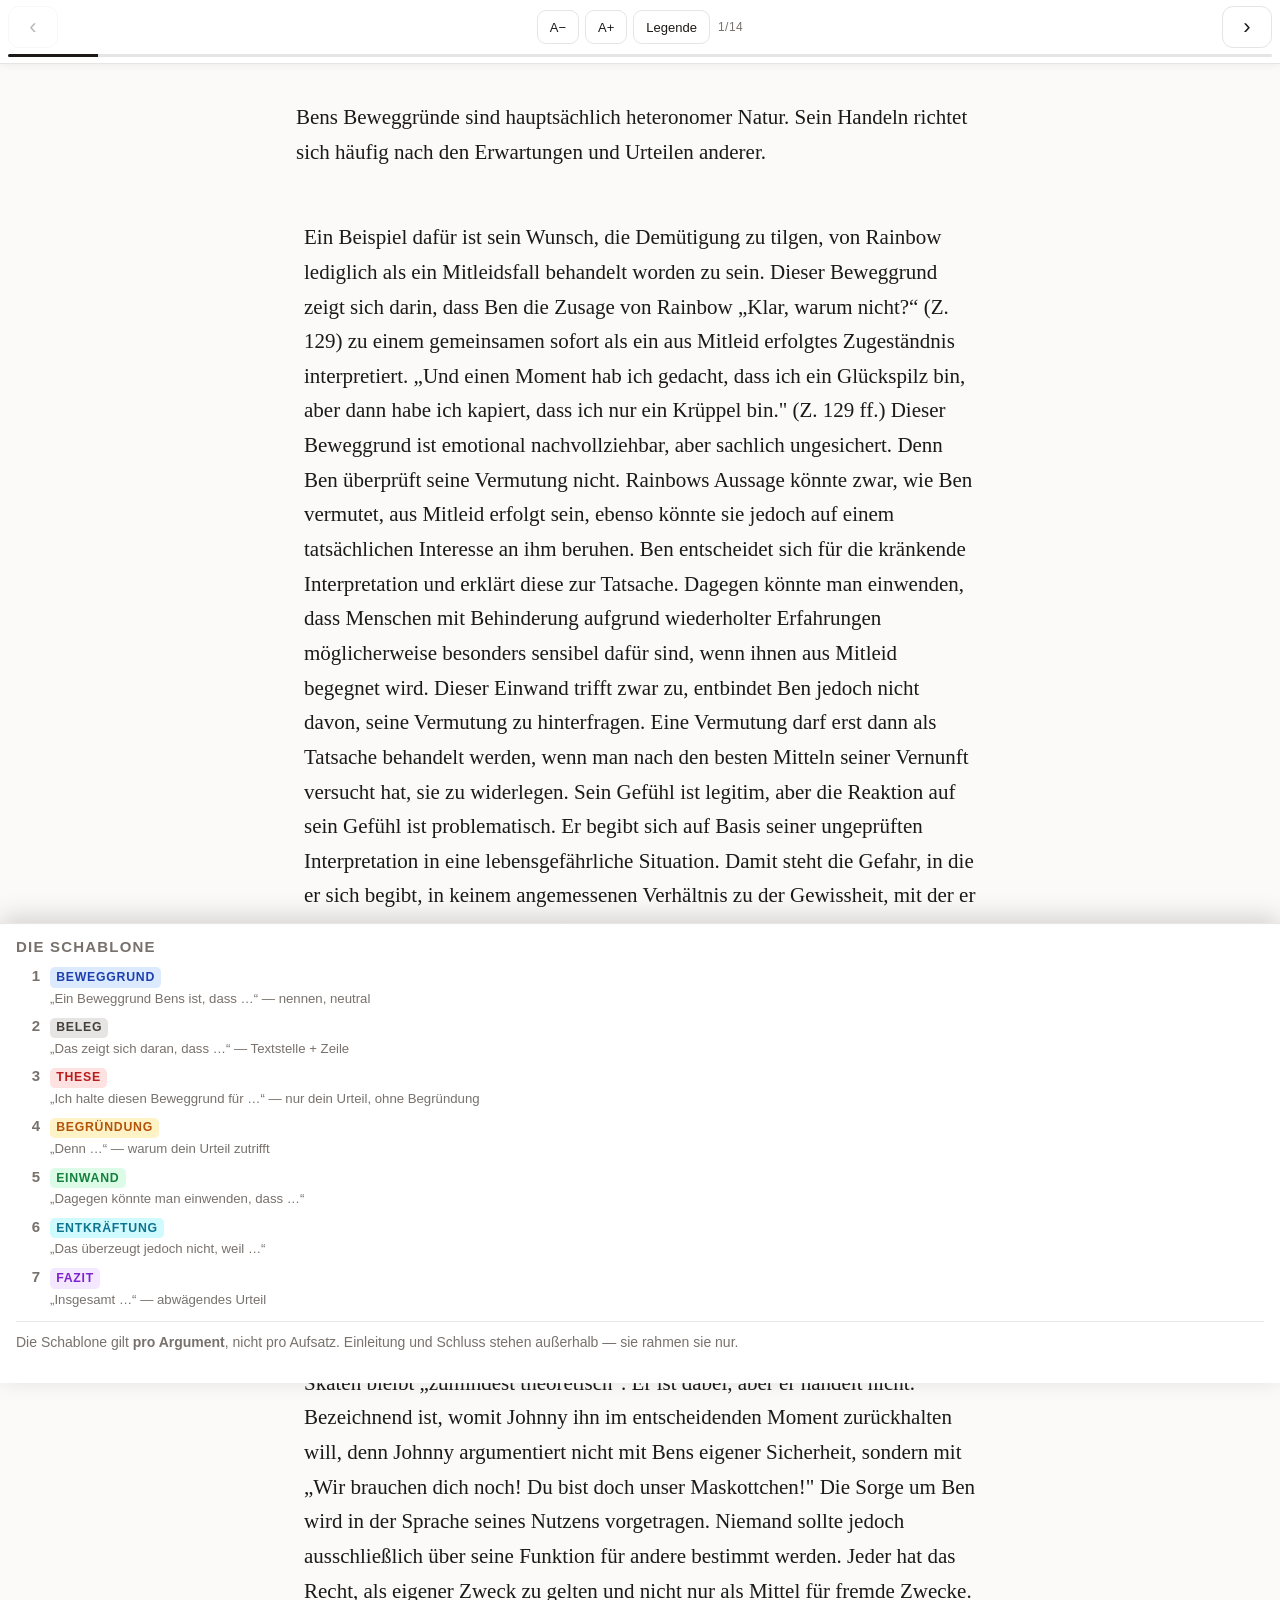
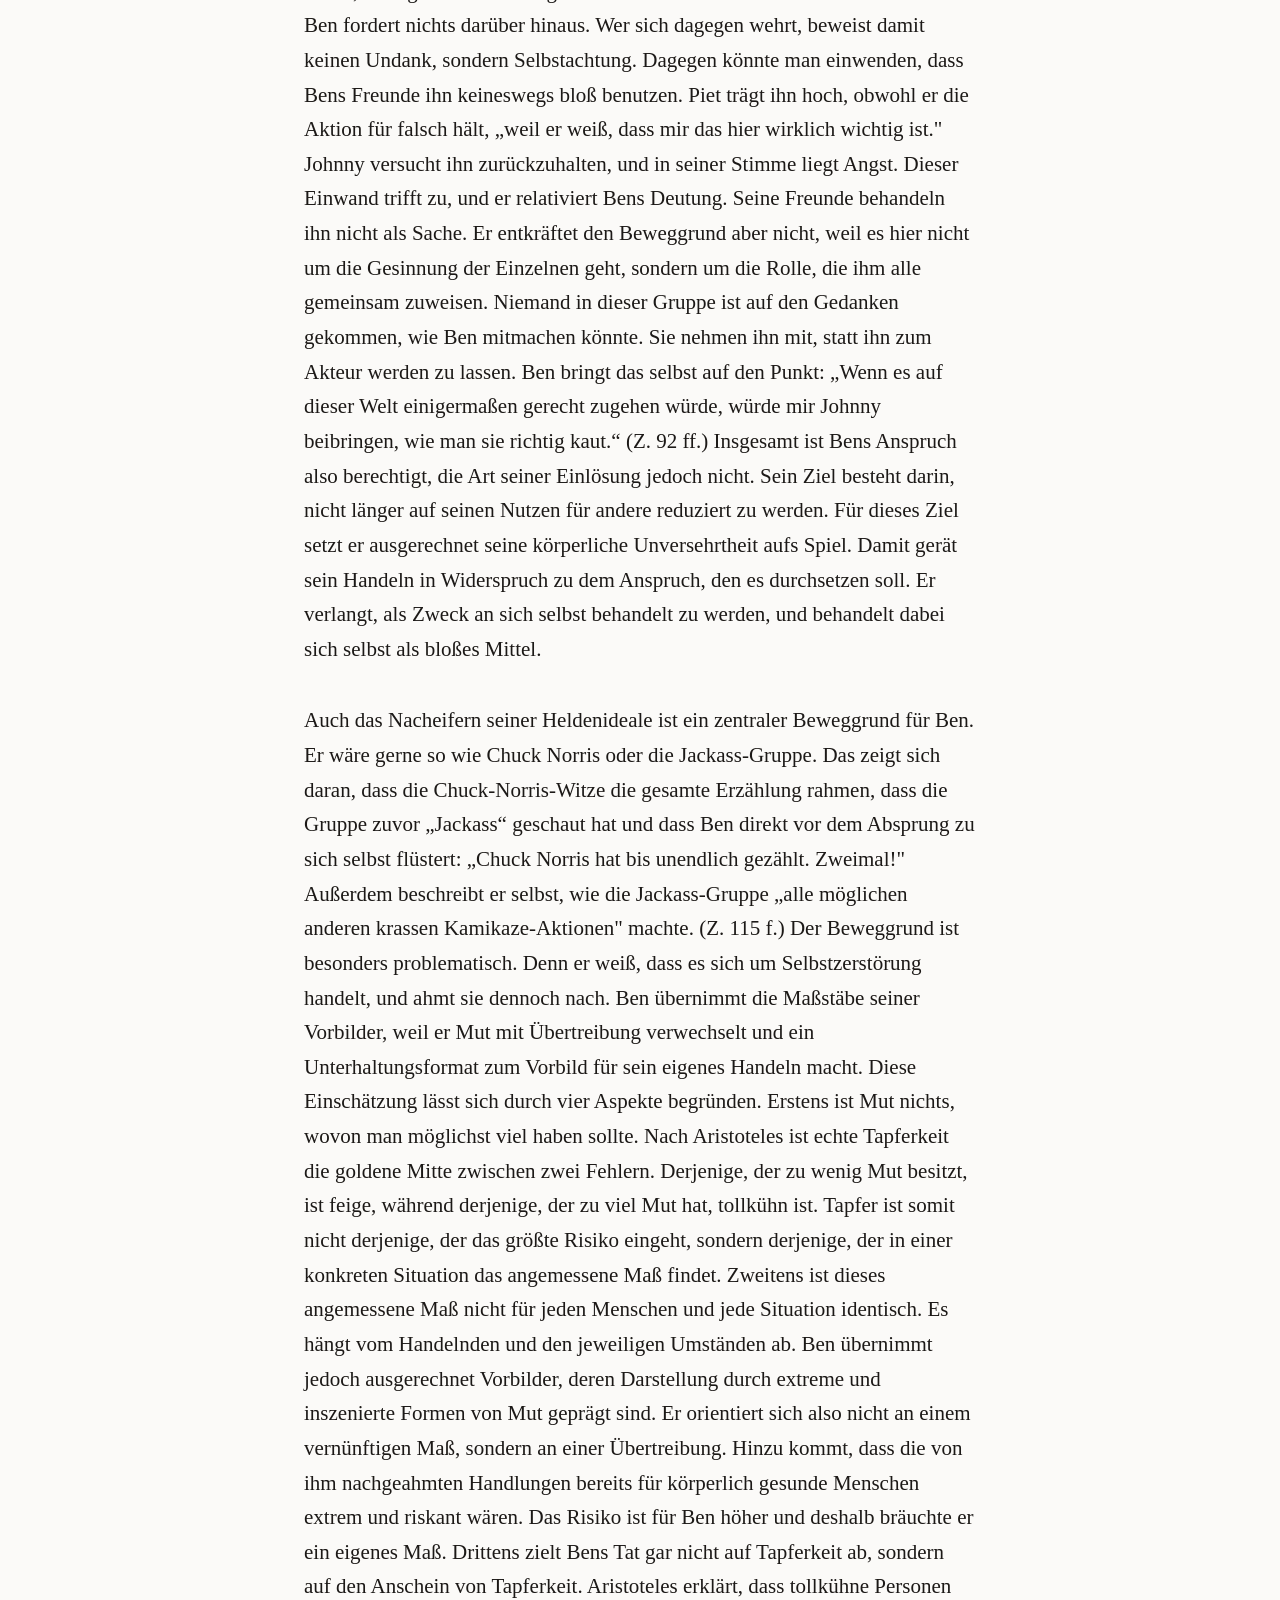
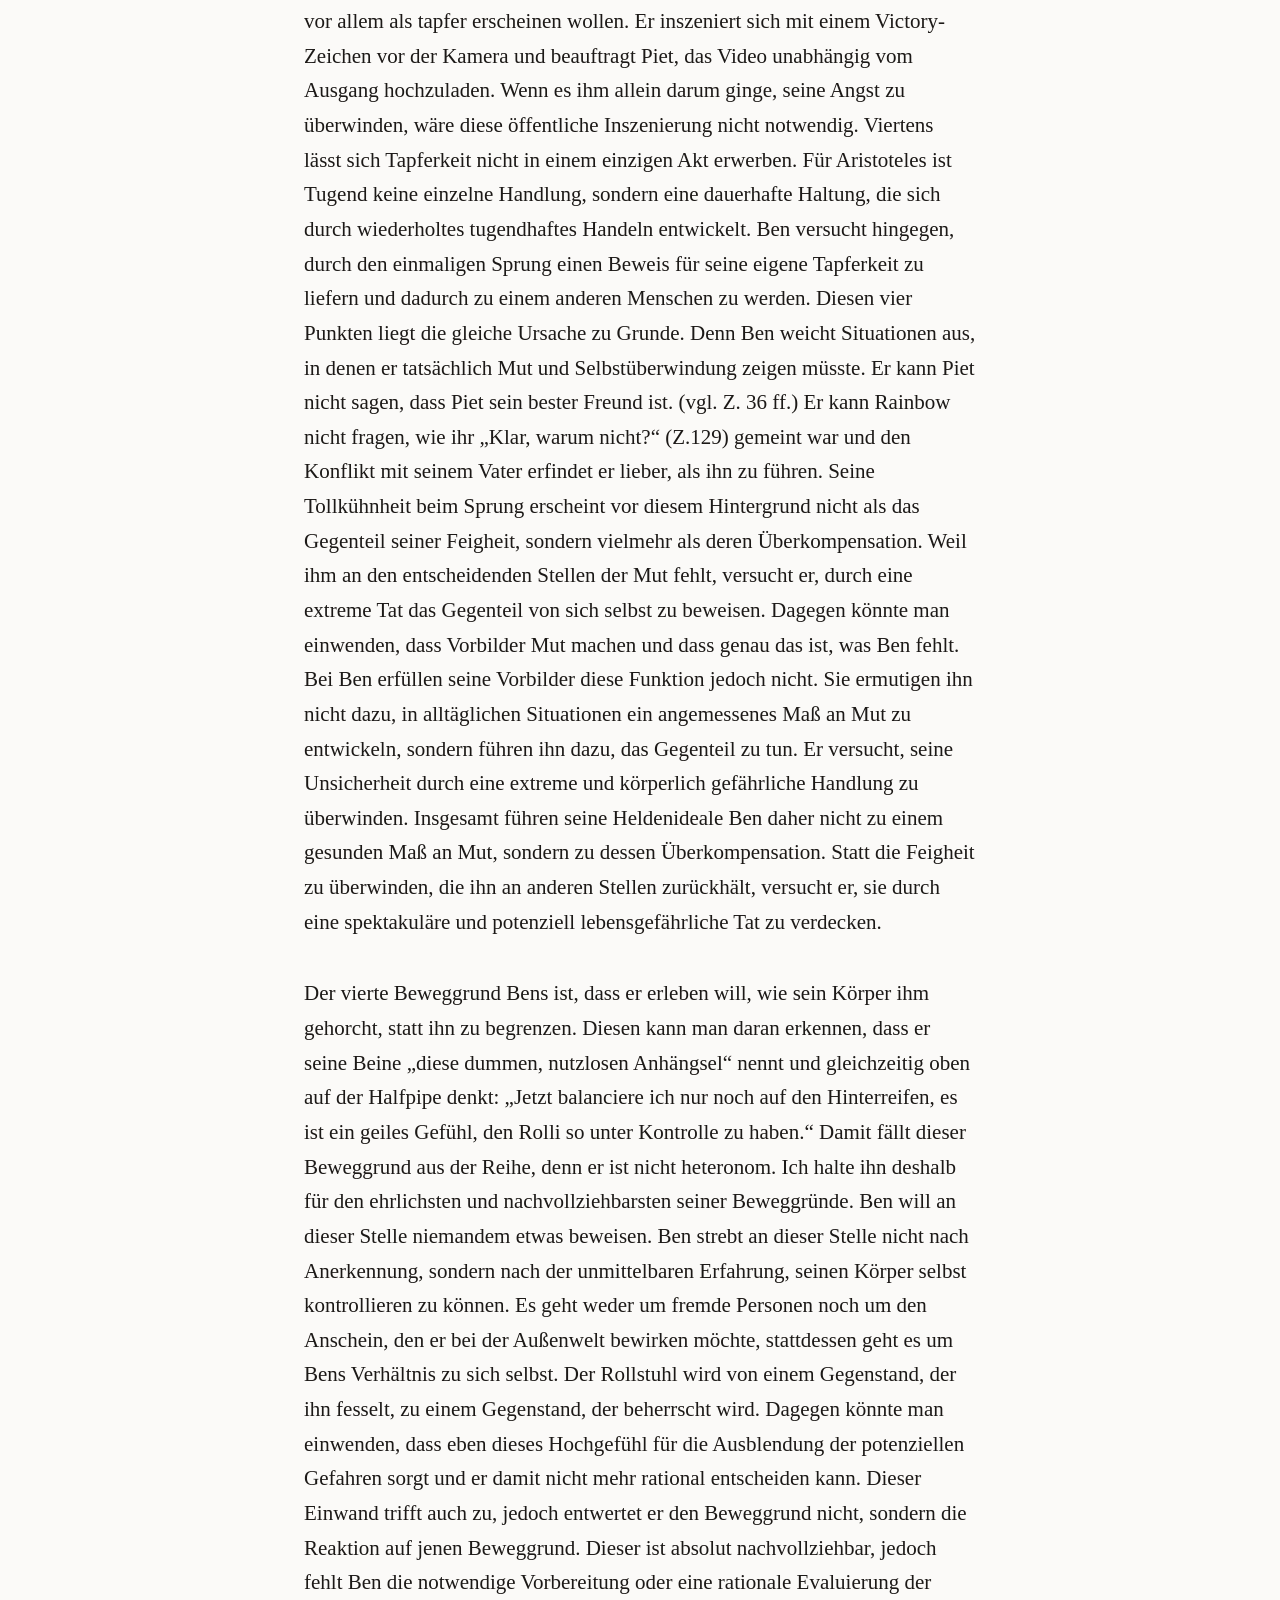
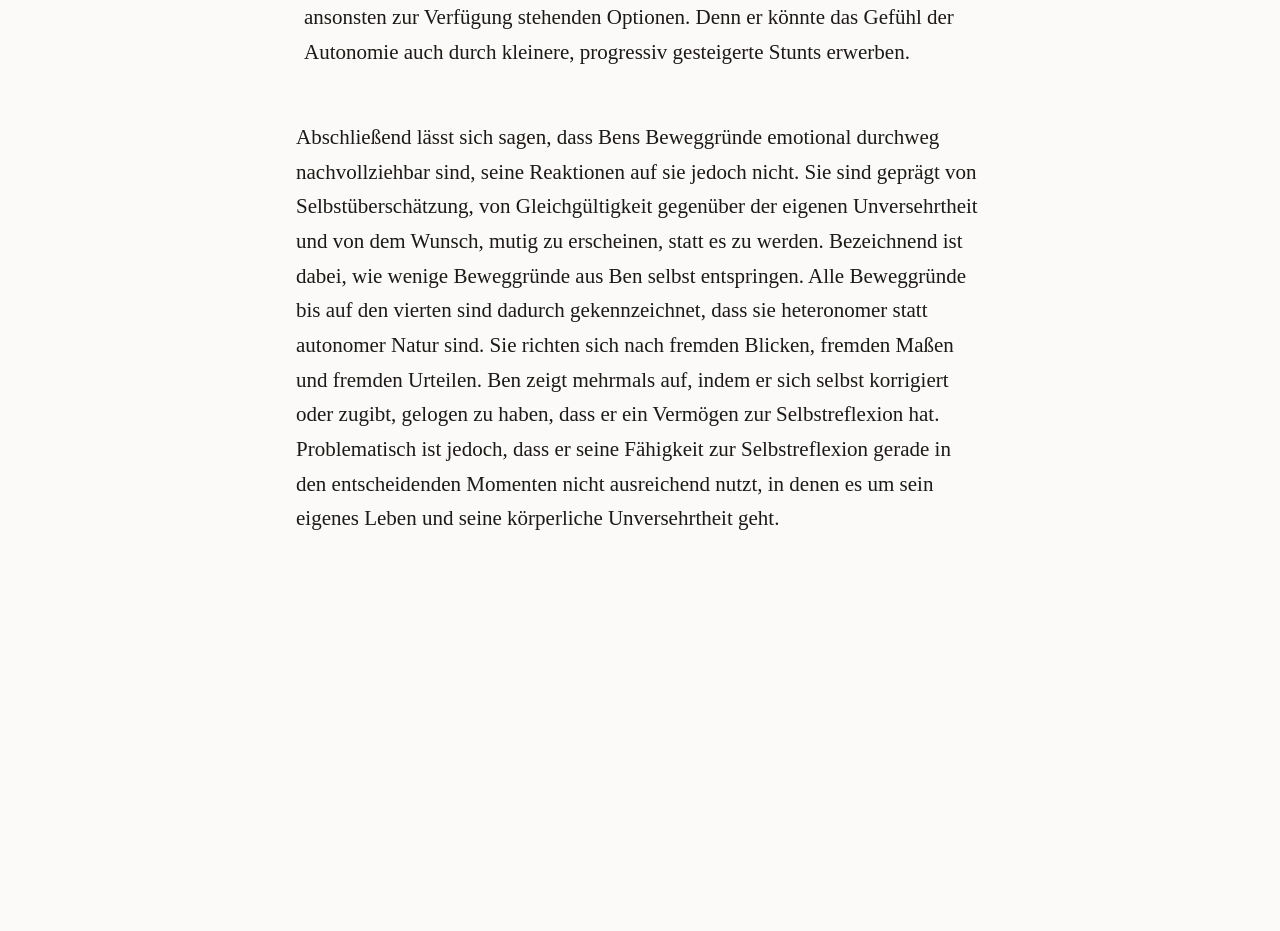
==== deutsch/index.html @ b9d5827d "Unterrichtsmaterial Deutsch: Schablone einer begruendeten Stellungnahme" ====
<!DOCTYPE html>
<html lang="de">
<head>
<meta charset="utf-8">
<meta name="viewport" content="width=device-width, initial-scale=1, viewport-fit=cover">
<title>Die Schablone einer begründeten Stellungnahme</title>
<style>
:root{
  --bg:#fbfaf8; --fg:#1c1917; --muted:#78716c; --line:#e7e5e4; --card:#ffffff;
  --bar:#ffffff; --barfg:#1c1917;
  --beweggrund-bg:#dbeafe; --beweggrund-fg:#1e40af;
  --beleg-bg:#e7e5e4;      --beleg-fg:#44403c;
  --these-bg:#fee2e2;      --these-fg:#b91c1c;
  --begruendung-bg:#fef3c7;--begruendung-fg:#b45309;
  --einwand-bg:#dcfce7;    --einwand-fg:#15803d;
  --entkraeftung-bg:#cffafe;--entkraeftung-fg:#0e7490;
  --fazit-bg:#f3e8ff;      --fazit-fg:#7e22ce;
  --fs:19px;
}
@media (prefers-color-scheme: dark){
  :root:not([data-theme="light"]){
    --bg:#1c1917; --fg:#f5f5f4; --muted:#a8a29e; --line:#57534e; --card:#292524;
    --bar:#292524; --barfg:#f5f5f4;
    --beweggrund-bg:#1e3a8a;  --beweggrund-fg:#dbeafe;
    --beleg-bg:#57534e;       --beleg-fg:#f5f5f4;
    --these-bg:#7f1d1d;       --these-fg:#fee2e2;
    --begruendung-bg:#78350f; --begruendung-fg:#fef3c7;
    --einwand-bg:#14532d;     --einwand-fg:#dcfce7;
    --entkraeftung-bg:#164e63;--entkraeftung-fg:#cffafe;
    --fazit-bg:#581c87;       --fazit-fg:#f3e8ff;
  }
}
*{box-sizing:border-box}
html,body{margin:0;padding:0}
body{
  background:var(--bg); color:var(--fg);
  font-family:Georgia,"Iowan Old Style","Times New Roman",serif;
  -webkit-text-size-adjust:100%; overflow-x:hidden;
}
.ui{font-family:-apple-system,BlinkMacSystemFont,"Segoe UI",Roboto,sans-serif}

/* ---------- Leiste ---------- */
.bar{
  position:sticky; top:0; z-index:50;
  background:var(--bar); color:var(--barfg);
  border-bottom:1px solid var(--line);
  padding:calc(env(safe-area-inset-top) + 6px) 8px 6px;
  box-shadow:0 1px 8px rgba(0,0,0,.06);
}
.row{display:flex; align-items:center; gap:8px}
.nav{
  flex:0 0 auto; width:50px; height:42px; border-radius:11px;
  border:1px solid var(--line); background:var(--card); color:var(--barfg);
  font-size:22px; line-height:1; cursor:pointer; touch-action:manipulation;
  display:flex; align-items:center; justify-content:center;
}
.nav:active{transform:scale(.95)}
.nav:disabled{opacity:.3}
.count{font-size:12px; color:var(--muted); letter-spacing:.04em;
  white-space:nowrap; margin-left:2px; font-variant-numeric:tabular-nums}
.tools{flex:1 1 auto; min-width:0; display:flex; gap:6px;
  justify-content:center; align-items:center; flex-wrap:nowrap}
.tool{
  border:1px solid var(--line); background:var(--card); color:var(--barfg);
  border-radius:9px; height:34px; padding:0 12px; font-size:13px; cursor:pointer;
  touch-action:manipulation; white-space:nowrap;
}
.tool[aria-pressed="true"]{background:var(--fg); color:var(--bg); border-color:var(--fg)}
.progress{height:3px; background:var(--line); border-radius:2px; margin-top:6px; overflow:hidden}
.progress i{display:block; height:100%; background:var(--fg); transition:width .25s ease}

/* ---------- Text ---------- */
main{max-width:46em; margin:0 auto; padding:22px 16px 40vh}
p{font-size:var(--fs); line-height:1.65; margin:0 0 1em; hyphens:auto}
.lbl{
  display:none; font-family:-apple-system,BlinkMacSystemFont,"Segoe UI",Roboto,sans-serif;
  font-size:11px!important; font-weight:700; letter-spacing:.1em; text-transform:uppercase;
  color:var(--muted); margin:0 0 6px; line-height:1.3;
}
.part{margin:0 0 6px; padding:6px; border:2px dashed transparent; border-radius:12px;
  transition:border-color .2s, background .2s}
body.macro .part{border-color:var(--muted); background:rgba(120,113,108,.06); margin-bottom:14px}
body.macro .part>.lbl{display:block}
.part.hide{display:none}

.block{padding:6px; border:2px solid transparent; border-radius:12px;
  transition:border-color .2s, background .2s}
body.blocks .block{border-color:var(--line); background:var(--card); margin-bottom:14px}
body.blocks .block>.lbl{display:block}
.block.hide{display:none}
.block.focused{border:2px dashed var(--muted); background:var(--card); padding:16px 14px}
.block.focused>.lbl{display:block}

/* ---------- Rollen ---------- */
.r{border-radius:4px; transition:background-color .2s, color .2s;
   -webkit-box-decoration-break:clone; box-decoration-break:clone}
.r.on{padding:.12em .18em}
.r.on[data-role="beweggrund"]  {background:var(--beweggrund-bg);   color:var(--beweggrund-fg)}
.r.on[data-role="beleg"]       {background:var(--beleg-bg);        color:var(--beleg-fg)}
.r.on[data-role="these"]       {background:var(--these-bg);        color:var(--these-fg)}
.r.on[data-role="begruendung"] {background:var(--begruendung-bg);  color:var(--begruendung-fg)}
.r.on[data-role="einwand"]     {background:var(--einwand-bg);      color:var(--einwand-fg)}
.r.on[data-role="entkraeftung"]{background:var(--entkraeftung-bg); color:var(--entkraeftung-fg)}
.r.on[data-role="fazit"]       {background:var(--fazit-bg);        color:var(--fazit-fg)}
.r.on.lab::before{
  content:attr(data-label); display:inline-block; vertical-align:.1em;
  font-family:-apple-system,BlinkMacSystemFont,"Segoe UI",Roboto,sans-serif;
  font-size:.58em; font-weight:800; letter-spacing:.09em; text-transform:uppercase;
  padding:.18em .5em; margin-right:.45em; border-radius:99px;
  background:var(--card); color:inherit; border:1px solid currentColor;
  white-space:nowrap;
}

/* ---------- Panel ---------- */
.panel{
  position:fixed; left:0; right:0; bottom:0; z-index:60;
  background:var(--card); border-top:1px solid var(--line);
  box-shadow:0 -6px 24px rgba(0,0,0,.16);
  padding:14px 16px calc(env(safe-area-inset-bottom) + 16px);
  max-height:72vh; overflow:auto; transform:translateY(105%); transition:transform .28s ease;
}
.panel.open{transform:translateY(0)}
.panel h2{margin:0 0 10px; font-size:15px; letter-spacing:.08em; text-transform:uppercase; color:var(--muted);
  font-family:-apple-system,BlinkMacSystemFont,"Segoe UI",Roboto,sans-serif}
.leg{display:grid; gap:7px; margin:0; padding:0; list-style:none;
  font-family:-apple-system,BlinkMacSystemFont,"Segoe UI",Roboto,sans-serif; font-size:15px}
.leg li{display:grid; grid-template-columns:24px 1fr; gap:10px; align-items:start; line-height:1.4}
.leg .no{font-weight:800; color:var(--muted); text-align:right}
.leg b{display:inline-block; padding:.12em .5em; border-radius:5px; font-size:.82em;
  letter-spacing:.06em; text-transform:uppercase}
.leg small{display:block; color:var(--muted); font-size:.88em; margin-top:2px}
.k-beweggrund  {background:var(--beweggrund-bg);   color:var(--beweggrund-fg)}
.k-beleg       {background:var(--beleg-bg);        color:var(--beleg-fg)}
.k-these       {background:var(--these-bg);        color:var(--these-fg)}
.k-begruendung {background:var(--begruendung-bg);  color:var(--begruendung-fg)}
.k-einwand     {background:var(--einwand-bg);      color:var(--einwand-fg)}
.k-entkraeftung{background:var(--entkraeftung-bg); color:var(--entkraeftung-fg)}
.k-fazit       {background:var(--fazit-bg);        color:var(--fazit-fg)}
.note{margin-top:12px; padding-top:10px; border-top:1px solid var(--line);
  font-family:-apple-system,BlinkMacSystemFont,"Segoe UI",Roboto,sans-serif;
  font-size:14px; color:var(--muted); line-height:1.5}
@media (min-width:700px){ :root{--fs:21px} main{padding-top:28px} }
@media print{ .bar,.panel{display:none} .hide{display:block!important} }
</style>
</head>
<body>

<header class="bar ui">
  <div class="row">
    <button class="nav" id="prev" aria-label="Zurück">‹</button>
    <div class="tools">
      <button class="tool" id="fsm" aria-label="Schrift kleiner">A−</button>
      <button class="tool" id="fsp" aria-label="Schrift größer">A+</button>
      <button class="tool" id="legbtn" aria-pressed="false">Legende</button>
      <span class="count"><span id="cur">1</span>/<span id="tot">14</span></span>
    </div>
    <button class="nav" id="next" aria-label="Weiter">›</button>
  </div>
  <div class="progress"><i id="bar"></i></div>
</header>

<main id="doc">

<section class="part" data-part="einleitung">
  <p class="lbl">Einleitung</p>
  <p>Bens Beweggründe sind hauptsächlich heteronomer Natur. Sein Handeln richtet sich häufig nach den Erwartungen und Urteilen anderer.</p>
</section>

<section class="part" data-part="hauptteil">
  <p class="lbl">Hauptteil</p>

  <article class="block" data-block="1">
    <p class="lbl">Beweggrund 1 — Rainbows Zusage</p>
    <p><span class="r" data-role="beweggrund" data-label="Beweggrund">Ein Beispiel dafür ist sein Wunsch, die Demütigung zu tilgen, von Rainbow lediglich als ein Mitleidsfall behandelt worden zu sein.</span> <span class="r" data-role="beleg" data-label="Beleg">Dieser Beweggrund zeigt sich darin, dass Ben die Zusage von Rainbow „Klar, warum nicht?“ (Z. 129) zu einem gemeinsamen sofort als ein aus Mitleid erfolgtes Zugeständnis interpretiert. „Und einen Moment hab ich gedacht, dass ich ein Glückspilz bin, aber dann habe ich kapiert, dass ich nur ein Krüppel bin.&quot; (Z. 129 ff.)</span> <span class="r" data-role="these" data-label="These">Dieser Beweggrund ist emotional nachvollziehbar, aber sachlich ungesichert.</span> <span class="r" data-role="begruendung" data-label="Begründung">Denn Ben überprüft seine Vermutung nicht. Rainbows Aussage könnte zwar, wie Ben vermutet, aus Mitleid erfolgt sein, ebenso könnte sie jedoch auf einem tatsächlichen Interesse an ihm beruhen. Ben entscheidet sich für die kränkende Interpretation und erklärt diese zur Tatsache.</span> <span class="r" data-role="einwand" data-label="Einwand">Dagegen könnte man einwenden, dass Menschen mit Behinderung aufgrund wiederholter Erfahrungen möglicherweise besonders sensibel dafür sind, wenn ihnen aus Mitleid begegnet wird.</span> <span class="r" data-role="entkraeftung" data-label="Entkräftung">Dieser Einwand trifft zwar zu, entbindet Ben jedoch nicht davon, seine Vermutung zu hinterfragen. Eine Vermutung darf erst dann als Tatsache behandelt werden, wenn man nach den besten Mitteln seiner Vernunft versucht hat, sie zu widerlegen.</span> <span class="r" data-role="fazit" data-label="Fazit">Sein Gefühl ist legitim, aber die Reaktion auf sein Gefühl ist problematisch. Er begibt sich auf Basis seiner ungeprüften Interpretation in eine lebensgefährliche Situation. Damit steht die Gefahr, in die er sich begibt, in keinem angemessenen Verhältnis zu der Gewissheit, mit der er seine eigene Interpretation als Tatsache behandelt.</span></p>
  </article>

  <article class="block" data-block="2">
    <p class="lbl">Beweggrund 2 — Die Maskottchen-Rolle</p>
    <p><span class="r" data-role="beweggrund" data-label="Beweggrund">Ein weiterer Beweggrund Bens ist, dass er nicht länger als Maskottchen seiner Freundesgruppe verstanden werden will.</span> <span class="r" data-role="beleg" data-label="Beleg">Das zeigt sich an der Stelle, an der Johnny ihm zuruft: „Du bist doch unser Maskottchen!&quot;, und Ben für sich antwortet: „Aber ich hab keinen Bock, den Rest meines Lebens bloß das Scheißmaskottchen von anderen Leuten zu sein.&quot;</span> <span class="r" data-role="these" data-label="These">Ich halte diesen Beweggrund für berechtigt.</span> <span class="r" data-role="begruendung" data-label="Begründung">Denn Ben verlangt hier nichts anderes als das, was jedem Menschen zusteht. „Maskottchen&quot; ist ein Funktionsbegriff. Es soll der Gruppe Glück bringen und begleitet sie, ist aber am Geschehen selbst nicht beteiligt. Wer so bezeichnet wird, ist über seinen Nutzen für andere bestimmt und nicht über sich selbst. Genau das trifft Bens Stellung. Johnny nimmt ihn zu Wettkämpfen mit, Piet trägt ihn die Treppe hinauf, und sein Wissen über das Skaten bleibt „zumindest theoretisch&quot;. Er ist dabei, aber er handelt nicht. Bezeichnend ist, womit Johnny ihn im entscheidenden Moment zurückhalten will, denn Johnny argumentiert nicht mit Bens eigener Sicherheit, sondern mit „Wir brauchen dich noch! Du bist doch unser Maskottchen!&quot; Die Sorge um Ben wird in der Sprache seines Nutzens vorgetragen. Niemand sollte jedoch ausschließlich über seine Funktion für andere bestimmt werden. Jeder hat das Recht, als eigener Zweck zu gelten und nicht nur als Mittel für fremde Zwecke. Ben fordert nichts darüber hinaus. Wer sich dagegen wehrt, beweist damit keinen Undank, sondern Selbstachtung.</span> <span class="r" data-role="einwand" data-label="Einwand">Dagegen könnte man einwenden, dass Bens Freunde ihn keineswegs bloß benutzen. Piet trägt ihn hoch, obwohl er die Aktion für falsch hält, „weil er weiß, dass mir das hier wirklich wichtig ist.&quot; Johnny versucht ihn zurückzuhalten, und in seiner Stimme liegt Angst.</span> <span class="r" data-role="entkraeftung" data-label="Entkräftung">Dieser Einwand trifft zu, und er relativiert Bens Deutung. Seine Freunde behandeln ihn nicht als Sache. Er entkräftet den Beweggrund aber nicht, weil es hier nicht um die Gesinnung der Einzelnen geht, sondern um die Rolle, die ihm alle gemeinsam zuweisen. Niemand in dieser Gruppe ist auf den Gedanken gekommen, wie Ben mitmachen könnte. Sie nehmen ihn mit, statt ihn zum Akteur werden zu lassen. Ben bringt das selbst auf den Punkt: „Wenn es auf dieser Welt einigermaßen gerecht zugehen würde, würde mir Johnny beibringen, wie man sie richtig kaut.“ (Z. 92 ff.)</span> <span class="r" data-role="fazit" data-label="Fazit">Insgesamt ist Bens Anspruch also berechtigt, die Art seiner Einlösung jedoch nicht. Sein Ziel besteht darin, nicht länger auf seinen Nutzen für andere reduziert zu werden. Für dieses Ziel setzt er ausgerechnet seine körperliche Unversehrtheit aufs Spiel. Damit gerät sein Handeln in Widerspruch zu dem Anspruch, den es durchsetzen soll. Er verlangt, als Zweck an sich selbst behandelt zu werden, und behandelt dabei sich selbst als bloßes Mittel.</span></p>
  </article>

  <article class="block" data-block="3">
    <p class="lbl">Beweggrund 3 — Die Heldenideale</p>
    <p><span class="r" data-role="beweggrund" data-label="Beweggrund">Auch das Nacheifern seiner Heldenideale ist ein zentraler Beweggrund für Ben. Er wäre gerne so wie Chuck Norris oder die Jackass-Gruppe.</span> <span class="r" data-role="beleg" data-label="Beleg">Das zeigt sich daran, dass die Chuck-Norris-Witze die gesamte Erzählung rahmen, dass die Gruppe zuvor „Jackass“ geschaut hat und dass Ben direkt vor dem Absprung zu sich selbst flüstert: „Chuck Norris hat bis unendlich gezählt. Zweimal!&quot; Außerdem beschreibt er selbst, wie die Jackass-Gruppe „alle möglichen anderen krassen Kamikaze-Aktionen&quot; machte. (Z. 115 f.)</span> <span class="r" data-role="these" data-label="These">Der Beweggrund ist besonders problematisch.</span> <span class="r" data-role="begruendung" data-label="Begründung">Denn er weiß, dass es sich um Selbstzerstörung handelt, und ahmt sie dennoch nach. Ben übernimmt die Maßstäbe seiner Vorbilder, weil er Mut mit Übertreibung verwechselt und ein Unterhaltungsformat zum Vorbild für sein eigenes Handeln macht. Diese Einschätzung lässt sich durch vier Aspekte begründen. Erstens ist Mut nichts, wovon man möglichst viel haben sollte. Nach Aristoteles ist echte Tapferkeit die goldene Mitte zwischen zwei Fehlern. Derjenige, der zu wenig Mut besitzt, ist feige, während derjenige, der zu viel Mut hat, tollkühn ist. Tapfer ist somit nicht derjenige, der das größte Risiko eingeht, sondern derjenige, der in einer konkreten Situation das angemessene Maß findet. Zweitens ist dieses angemessene Maß nicht für jeden Menschen und jede Situation identisch. Es hängt vom Handelnden und den jeweiligen Umständen ab. Ben übernimmt jedoch ausgerechnet Vorbilder, deren Darstellung durch extreme und inszenierte Formen von Mut geprägt sind. Er orientiert sich also nicht an einem vernünftigen Maß, sondern an einer Übertreibung. Hinzu kommt, dass die von ihm nachgeahmten Handlungen bereits für körperlich gesunde Menschen extrem und riskant wären. Das Risiko ist für Ben höher und deshalb bräuchte er ein eigenes Maß. Drittens zielt Bens Tat gar nicht auf Tapferkeit ab, sondern auf den Anschein von Tapferkeit. Aristoteles erklärt, dass tollkühne Personen vor allem als tapfer erscheinen wollen. Er inszeniert sich mit einem Victory-Zeichen vor der Kamera und beauftragt Piet, das Video unabhängig vom Ausgang hochzuladen. Wenn es ihm allein darum ginge, seine Angst zu überwinden, wäre diese öffentliche Inszenierung nicht notwendig. Viertens lässt sich Tapferkeit nicht in einem einzigen Akt erwerben. Für Aristoteles ist Tugend keine einzelne Handlung, sondern eine dauerhafte Haltung, die sich durch wiederholtes tugendhaftes Handeln entwickelt. Ben versucht hingegen, durch den einmaligen Sprung einen Beweis für seine eigene Tapferkeit zu liefern und dadurch zu einem anderen Menschen zu werden. Diesen vier Punkten liegt die gleiche Ursache zu Grunde. Denn Ben weicht Situationen aus, in denen er tatsächlich Mut und Selbstüberwindung zeigen müsste. Er kann Piet nicht sagen, dass Piet sein bester Freund ist. (vgl. Z. 36 ff.) Er kann Rainbow nicht fragen, wie ihr „Klar, warum nicht?“ (Z.129) gemeint war und den Konflikt mit seinem Vater erfindet er lieber, als ihn zu führen. Seine Tollkühnheit beim Sprung erscheint vor diesem Hintergrund nicht als das Gegenteil seiner Feigheit, sondern vielmehr als deren Überkompensation. Weil ihm an den entscheidenden Stellen der Mut fehlt, versucht er, durch eine extreme Tat das Gegenteil von sich selbst zu beweisen.</span> <span class="r" data-role="einwand" data-label="Einwand">Dagegen könnte man einwenden, dass Vorbilder Mut machen und dass genau das ist, was Ben fehlt.</span> <span class="r" data-role="entkraeftung" data-label="Entkräftung">Bei Ben erfüllen seine Vorbilder diese Funktion jedoch nicht. Sie ermutigen ihn nicht dazu, in alltäglichen Situationen ein angemessenes Maß an Mut zu entwickeln, sondern führen ihn dazu, das Gegenteil zu tun. Er versucht, seine Unsicherheit durch eine extreme und körperlich gefährliche Handlung zu überwinden.</span> <span class="r" data-role="fazit" data-label="Fazit">Insgesamt führen seine Heldenideale Ben daher nicht zu einem gesunden Maß an Mut, sondern zu dessen Überkompensation. Statt die Feigheit zu überwinden, die ihn an anderen Stellen zurückhält, versucht er, sie durch eine spektakuläre und potenziell lebensgefährliche Tat zu verdecken.</span></p>
  </article>

  <article class="block" data-block="4">
    <p class="lbl">Beweggrund 4 — Kontrolle über den eigenen Körper</p>
    <p><span class="r" data-role="beweggrund" data-label="Beweggrund">Der vierte Beweggrund Bens ist, dass er erleben will, wie sein Körper ihm gehorcht, statt ihn zu begrenzen.</span> <span class="r" data-role="beleg" data-label="Beleg">Diesen kann man daran erkennen, dass er seine Beine „diese dummen, nutzlosen Anhängsel“ nennt und gleichzeitig oben auf der Halfpipe denkt: „Jetzt balanciere ich nur noch auf den Hinterreifen, es ist ein geiles Gefühl, den Rolli so unter Kontrolle zu haben.“</span> <span class="r" data-role="these" data-label="These">Damit fällt dieser Beweggrund aus der Reihe, denn er ist nicht heteronom. Ich halte ihn deshalb für den ehrlichsten und nachvollziehbarsten seiner Beweggründe.</span> <span class="r" data-role="begruendung" data-label="Begründung">Ben will an dieser Stelle niemandem etwas beweisen. Ben strebt an dieser Stelle nicht nach Anerkennung, sondern nach der unmittelbaren Erfahrung, seinen Körper selbst kontrollieren zu können. Es geht weder um fremde Personen noch um den Anschein, den er bei der Außenwelt bewirken möchte, stattdessen geht es um Bens Verhältnis zu sich selbst. Der Rollstuhl wird von einem Gegenstand, der ihn fesselt, zu einem Gegenstand, der beherrscht wird.</span> <span class="r" data-role="einwand" data-label="Einwand">Dagegen könnte man einwenden, dass eben dieses Hochgefühl für die Ausblendung der potenziellen Gefahren sorgt und er damit nicht mehr rational entscheiden kann.</span> <span class="r" data-role="entkraeftung" data-label="Entkräftung">Dieser Einwand trifft auch zu, jedoch entwertet er den Beweggrund nicht, sondern die Reaktion auf jenen Beweggrund.</span> <span class="r" data-role="fazit" data-label="Fazit">Dieser ist absolut nachvollziehbar, jedoch fehlt Ben die notwendige Vorbereitung oder eine rationale Evaluierung der ansonsten zur Verfügung stehenden Optionen. Denn er könnte das Gefühl der Autonomie auch durch kleinere, progressiv gesteigerte Stunts erwerben.</span></p>
  </article>
</section>

<section class="part" data-part="schluss">
  <p class="lbl">Schluss</p>
  <p>Abschließend lässt sich sagen, dass Bens Beweggründe emotional durchweg nachvollziehbar sind, seine Reaktionen auf sie jedoch nicht. Sie sind geprägt von Selbstüberschätzung, von Gleichgültigkeit gegenüber der eigenen Unversehrtheit und von dem Wunsch, mutig zu erscheinen, statt es zu werden. Bezeichnend ist dabei, wie wenige Beweggründe aus Ben selbst entspringen. Alle Beweggründe bis auf den vierten sind dadurch gekennzeichnet, dass sie heteronomer statt autonomer Natur sind. Sie richten sich nach fremden Blicken, fremden Maßen und fremden Urteilen. Ben zeigt mehrmals auf, indem er sich selbst korrigiert oder zugibt, gelogen zu haben, dass er ein Vermögen zur Selbstreflexion hat. Problematisch ist jedoch, dass er seine Fähigkeit zur Selbstreflexion gerade in den entscheidenden Momenten nicht ausreichend nutzt, in denen es um sein eigenes Leben und seine körperliche Unversehrtheit geht.</p>
</section>

</main>

<div class="panel ui" id="panel">
  <h2>Die Schablone</h2>
  <ol class="leg">
    <li><span class="no">1</span><div><b class="k-beweggrund">Beweggrund</b><small>„Ein Beweggrund Bens ist, dass …“ — nennen, neutral</small></div></li>
    <li><span class="no">2</span><div><b class="k-beleg">Beleg</b><small>„Das zeigt sich daran, dass …“ — Textstelle + Zeile</small></div></li>
    <li><span class="no">3</span><div><b class="k-these">These</b><small>„Ich halte diesen Beweggrund für …“ — nur dein Urteil, ohne Begründung</small></div></li>
    <li><span class="no">4</span><div><b class="k-begruendung">Begründung</b><small>„Denn …“ — warum dein Urteil zutrifft</small></div></li>
    <li><span class="no">5</span><div><b class="k-einwand">Einwand</b><small>„Dagegen könnte man einwenden, dass …“</small></div></li>
    <li><span class="no">6</span><div><b class="k-entkraeftung">Entkräftung</b><small>„Das überzeugt jedoch nicht, weil …“</small></div></li>
    <li><span class="no">7</span><div><b class="k-fazit">Fazit</b><small>„Insgesamt …“ — abwägendes Urteil</small></div></li>
  </ol>
  <p class="note">Die Schablone gilt <strong>pro Argument</strong>, nicht pro Aufsatz. Einleitung und Schluss stehen außerhalb — sie rahmen sie nur.</p>
</div>

<script>
(function(){
  var ROLES=["beweggrund","beleg","these","begruendung","einwand","entkraeftung","fazit"];
  var S=[
    {cap:"Der Text",                                        mode:"plain"},
    {cap:"Makrostruktur: Einleitung — Hauptteil — Schluss",  mode:"macro"},
    {cap:"Der Hauptteil: vier Beweggründe",                  mode:"blocks"},
    {cap:"Wir sehen uns den ersten genauer an",              mode:"focus", block:1, roles:0},
    {cap:"1 — Beweggrund: Was will Ben?",                    mode:"focus", block:1, roles:1, lab:1},
    {cap:"2 — Beleg: Woran sieht man das?",                  mode:"focus", block:1, roles:2, lab:1},
    {cap:"3 — These: Was halte ich davon?",                  mode:"focus", block:1, roles:3, lab:1},
    {cap:"4 — Begründung: Warum finde ich das?",             mode:"focus", block:1, roles:4, lab:1},
    {cap:"5 — Einwand: Was sagt die Gegenseite?",            mode:"focus", block:1, roles:5, lab:1},
    {cap:"6 — Entkräftung: Warum überzeugt das nicht?",      mode:"focus", block:1, roles:6, lab:1},
    {cap:"7 — Fazit: Wie lautet mein Urteil?",               mode:"focus", block:1, roles:7, lab:1},
    {cap:"Sieben Schritte — immer in dieser Reihenfolge",    mode:"focus", block:1, roles:7, lab:1, panel:1},
    {cap:"Dasselbe Gerüst, viermal — nur der Inhalt wechselt", mode:"all"},
    {cap:"Abschreiben — das gilt für jedes Fach",            mode:"plain", panel:1}
  ];
  var i=0, prevKey=null, body=document.body;
  var cur=document.getElementById("cur"),
      tot=document.getElementById("tot"), bar=document.getElementById("bar"),
      panel=document.getElementById("panel"), legbtn=document.getElementById("legbtn"),
      prev=document.getElementById("prev"), next=document.getElementById("next");
  var blocks=[].slice.call(document.querySelectorAll(".block"));
  var parts=[].slice.call(document.querySelectorAll(".part"));
  var spans=[].slice.call(document.querySelectorAll(".r"));
  tot.textContent=S.length;
  var manualPanel=false;

  function render(scroll){
    var s=S[i], lastNew=null;
    body.className="";
    parts.forEach(function(p){p.classList.remove("hide")});
    blocks.forEach(function(b){b.classList.remove("hide","focused")});
    spans.forEach(function(x){x.classList.remove("on","lab")});

    if(s.mode==="macro") body.classList.add("macro");
    if(s.mode==="blocks"||s.mode==="all") body.classList.add("blocks");

    if(s.mode==="focus"){
      parts.forEach(function(p){ if(p.dataset.part!=="hauptteil") p.classList.add("hide"); });
      blocks.forEach(function(b){
        if(+b.dataset.block===s.block) b.classList.add("focused"); else b.classList.add("hide");
      });
      for(var k=0;k<(s.roles||0);k++){
        var sel='.block[data-block="'+s.block+'"] .r[data-role="'+ROLES[k]+'"]';
        var els=[].slice.call(document.querySelectorAll(sel));
        els.forEach(function(x){ x.classList.add("on"); if(s.lab) x.classList.add("lab"); });
        if(k===s.roles-1) lastNew=els[0];
      }
    }
    if(s.mode==="all") spans.forEach(function(x){x.classList.add("on")});

    cur.textContent=i+1;
    bar.style.width=((i+1)/S.length*100)+"%";
    prev.disabled=(i===0); next.disabled=(i===S.length-1);
    if(!manualPanel) setPanel(!!s.panel);

    var key=s.mode+"|"+(s.block||"");
    if(scroll!==false){
      if(key!==prevKey){
        window.scrollTo({top:0,behavior:"smooth"});
      }else if(lastNew){
        var box=lastNew.getBoundingClientRect();
        var topEdge=document.querySelector(".bar").offsetHeight+12;
        if(box.top<topEdge||box.top>window.innerHeight-60)
          lastNew.scrollIntoView({behavior:"smooth",block:"center"});
      }
    }
    prevKey=key;
  }
  function setPanel(open){
    panel.classList.toggle("open",open);
    legbtn.setAttribute("aria-pressed",open?"true":"false");
  }
  function go(d){ var n=i+d; if(n<0||n>=S.length) return; i=n; manualPanel=false; render(); }

  prev.onclick=function(){go(-1)}; next.onclick=function(){go(1)};
  legbtn.onclick=function(){ manualPanel=true; setPanel(!panel.classList.contains("open")); };

  document.addEventListener("keydown",function(e){
    if(e.key==="ArrowRight"||e.key===" "||e.key==="PageDown"){e.preventDefault();go(1)}
    if(e.key==="ArrowLeft"||e.key==="PageUp"){e.preventDefault();go(-1)}
    if(e.key==="Escape"){manualPanel=true;setPanel(false)}
  });

  var x0=null,y0=null;
  document.addEventListener("touchstart",function(e){
    if(e.touches.length!==1)return; x0=e.touches[0].clientX; y0=e.touches[0].clientY;
  },{passive:true});
  document.addEventListener("touchend",function(e){
    if(x0===null)return;
    var dx=e.changedTouches[0].clientX-x0, dy=e.changedTouches[0].clientY-y0;
    if(Math.abs(dx)>70&&Math.abs(dx)>Math.abs(dy)*2) go(dx<0?1:-1);
    x0=y0=null;
  },{passive:true});

  var fs=19;
  function setFs(v){ fs=Math.max(14,Math.min(34,v)); document.documentElement.style.setProperty("--fs",fs+"px"); }
  document.getElementById("fsm").onclick=function(){setFs(fs-1)};
  document.getElementById("fsp").onclick=function(){setFs(fs+1)};

  render(false);
})();
</script>
</body>
</html>
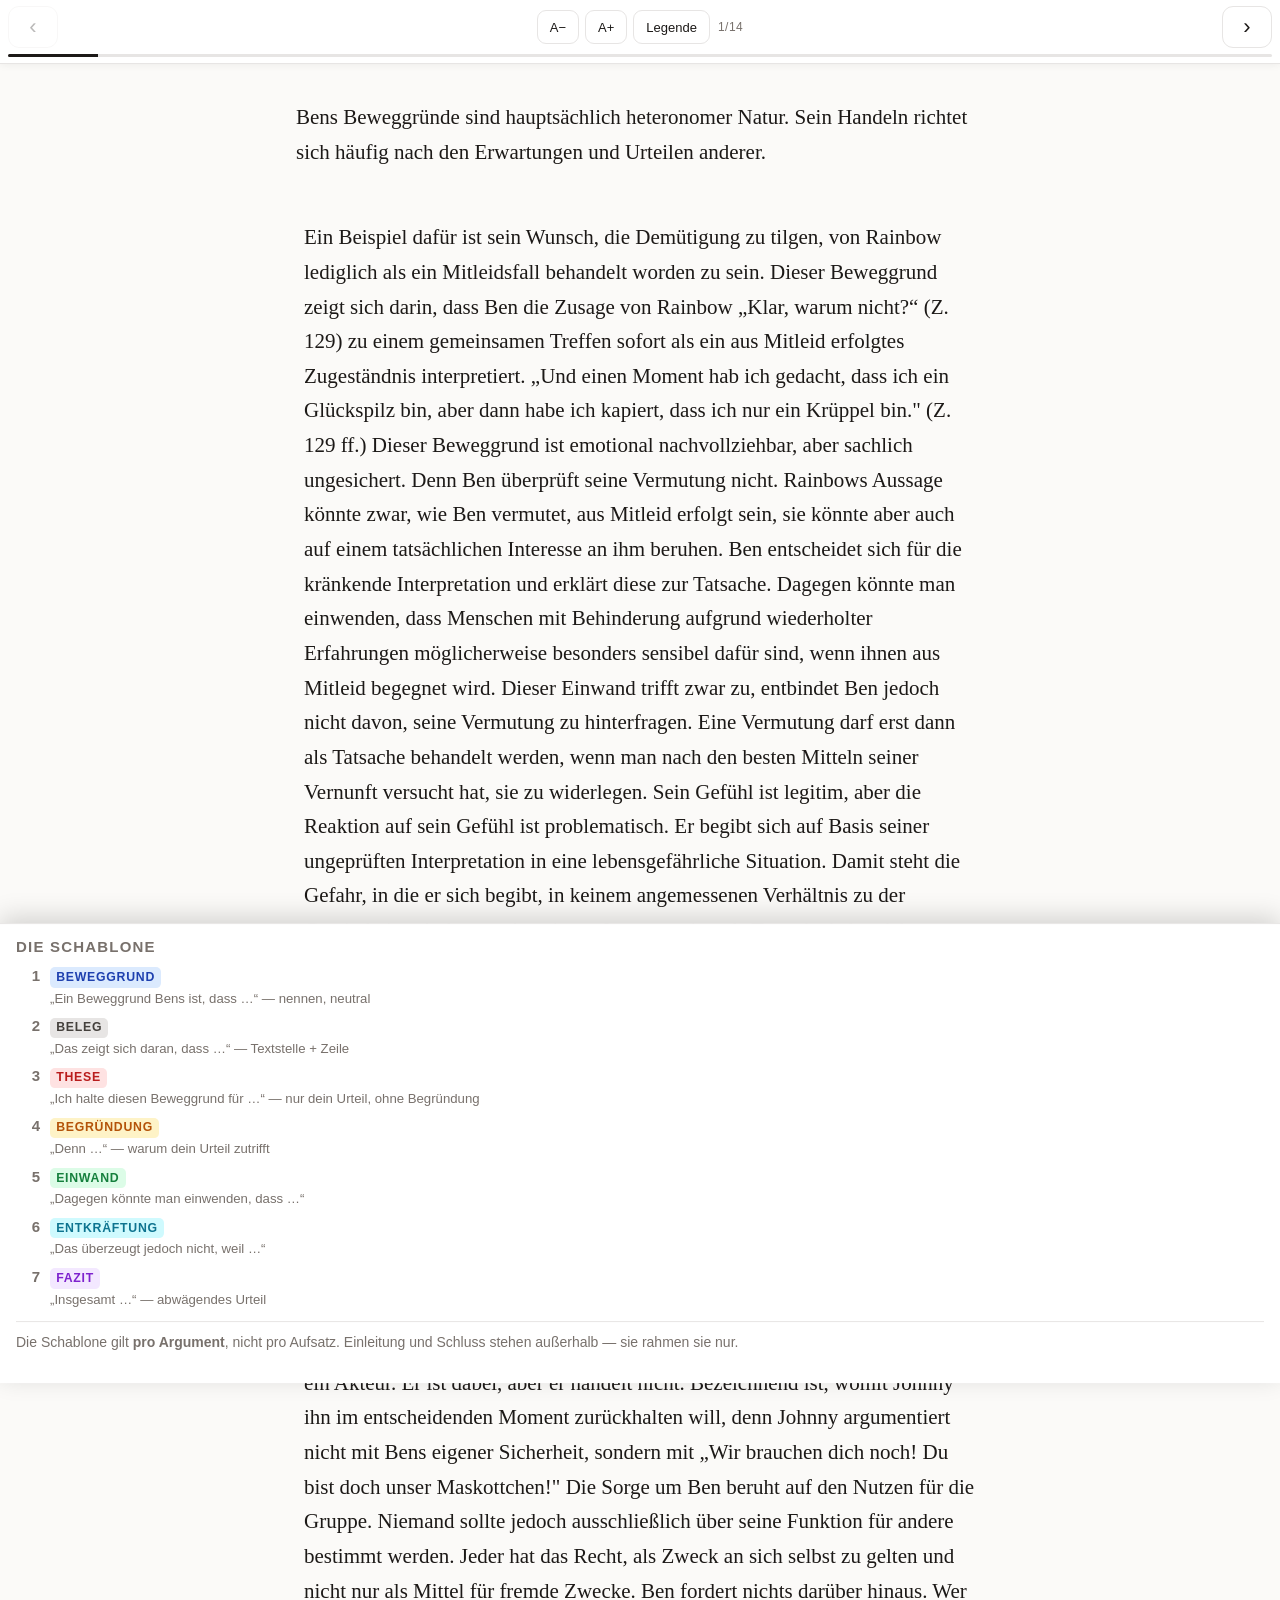
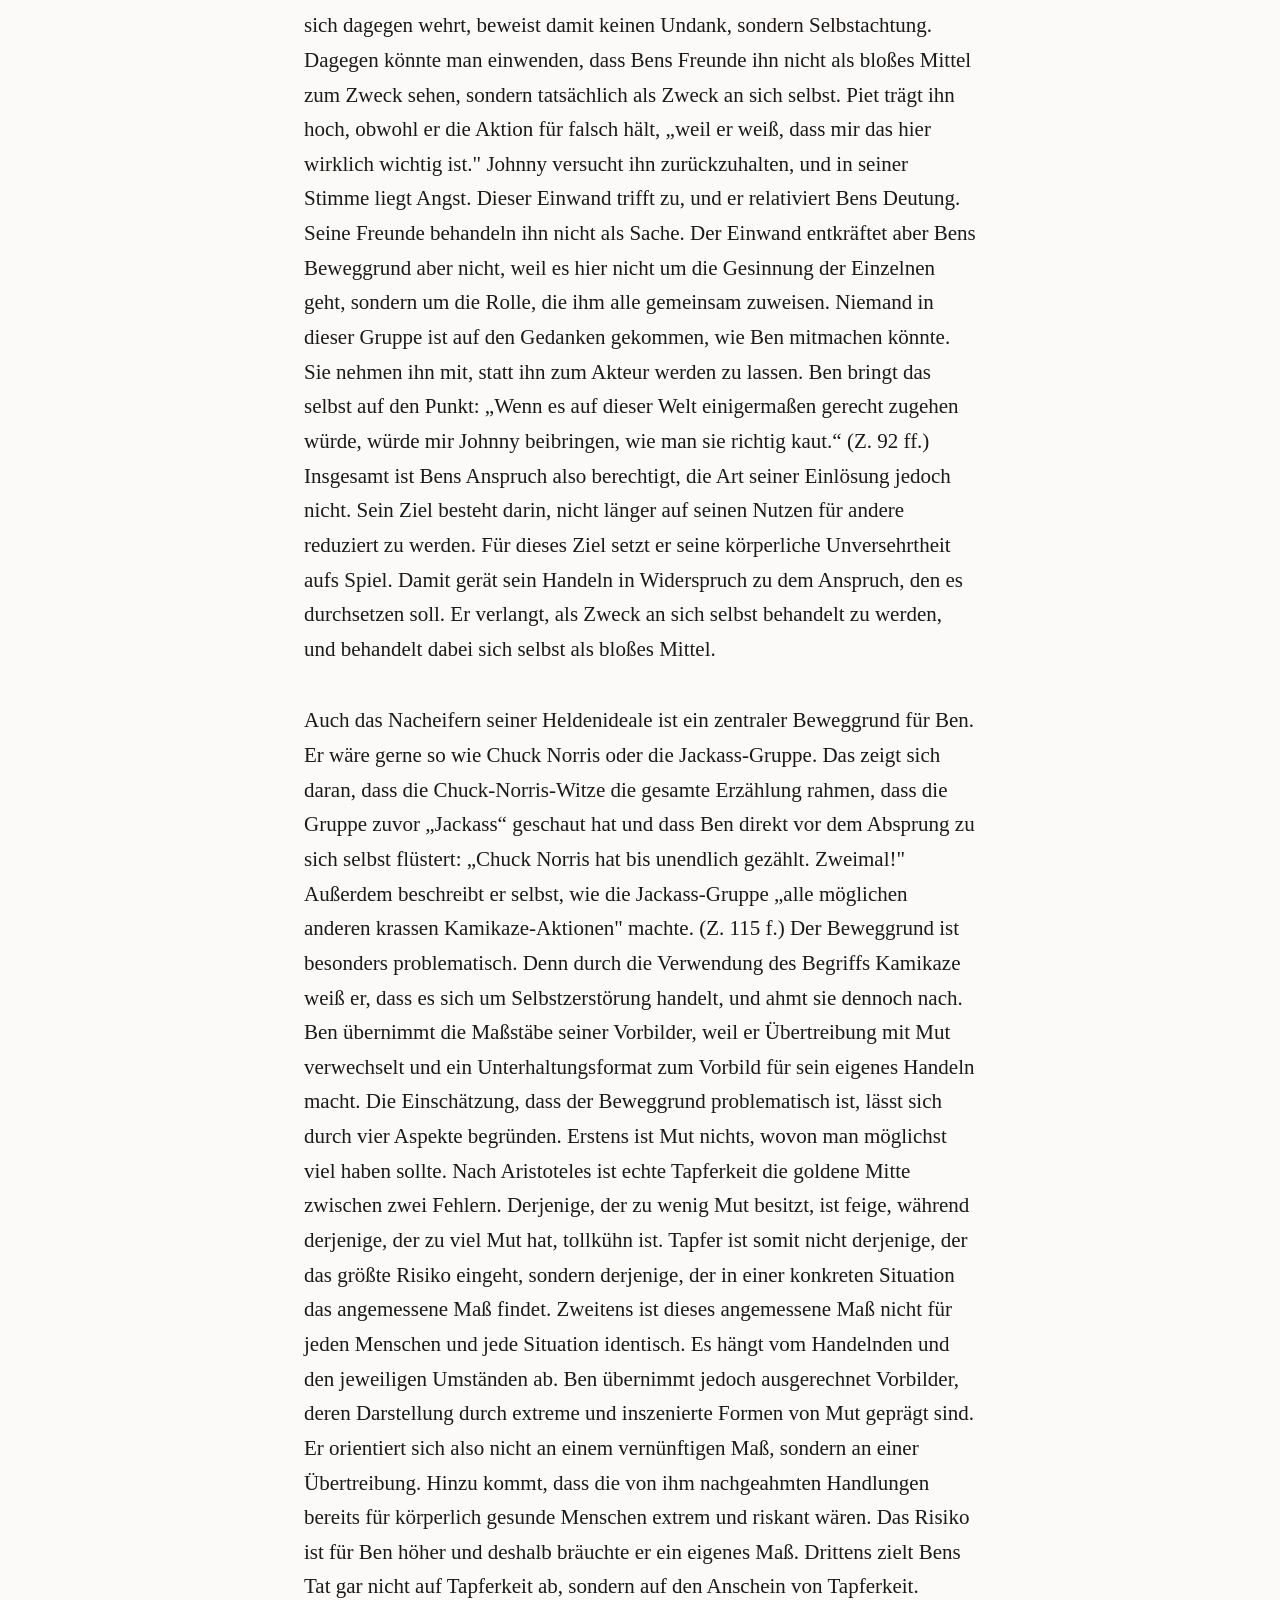
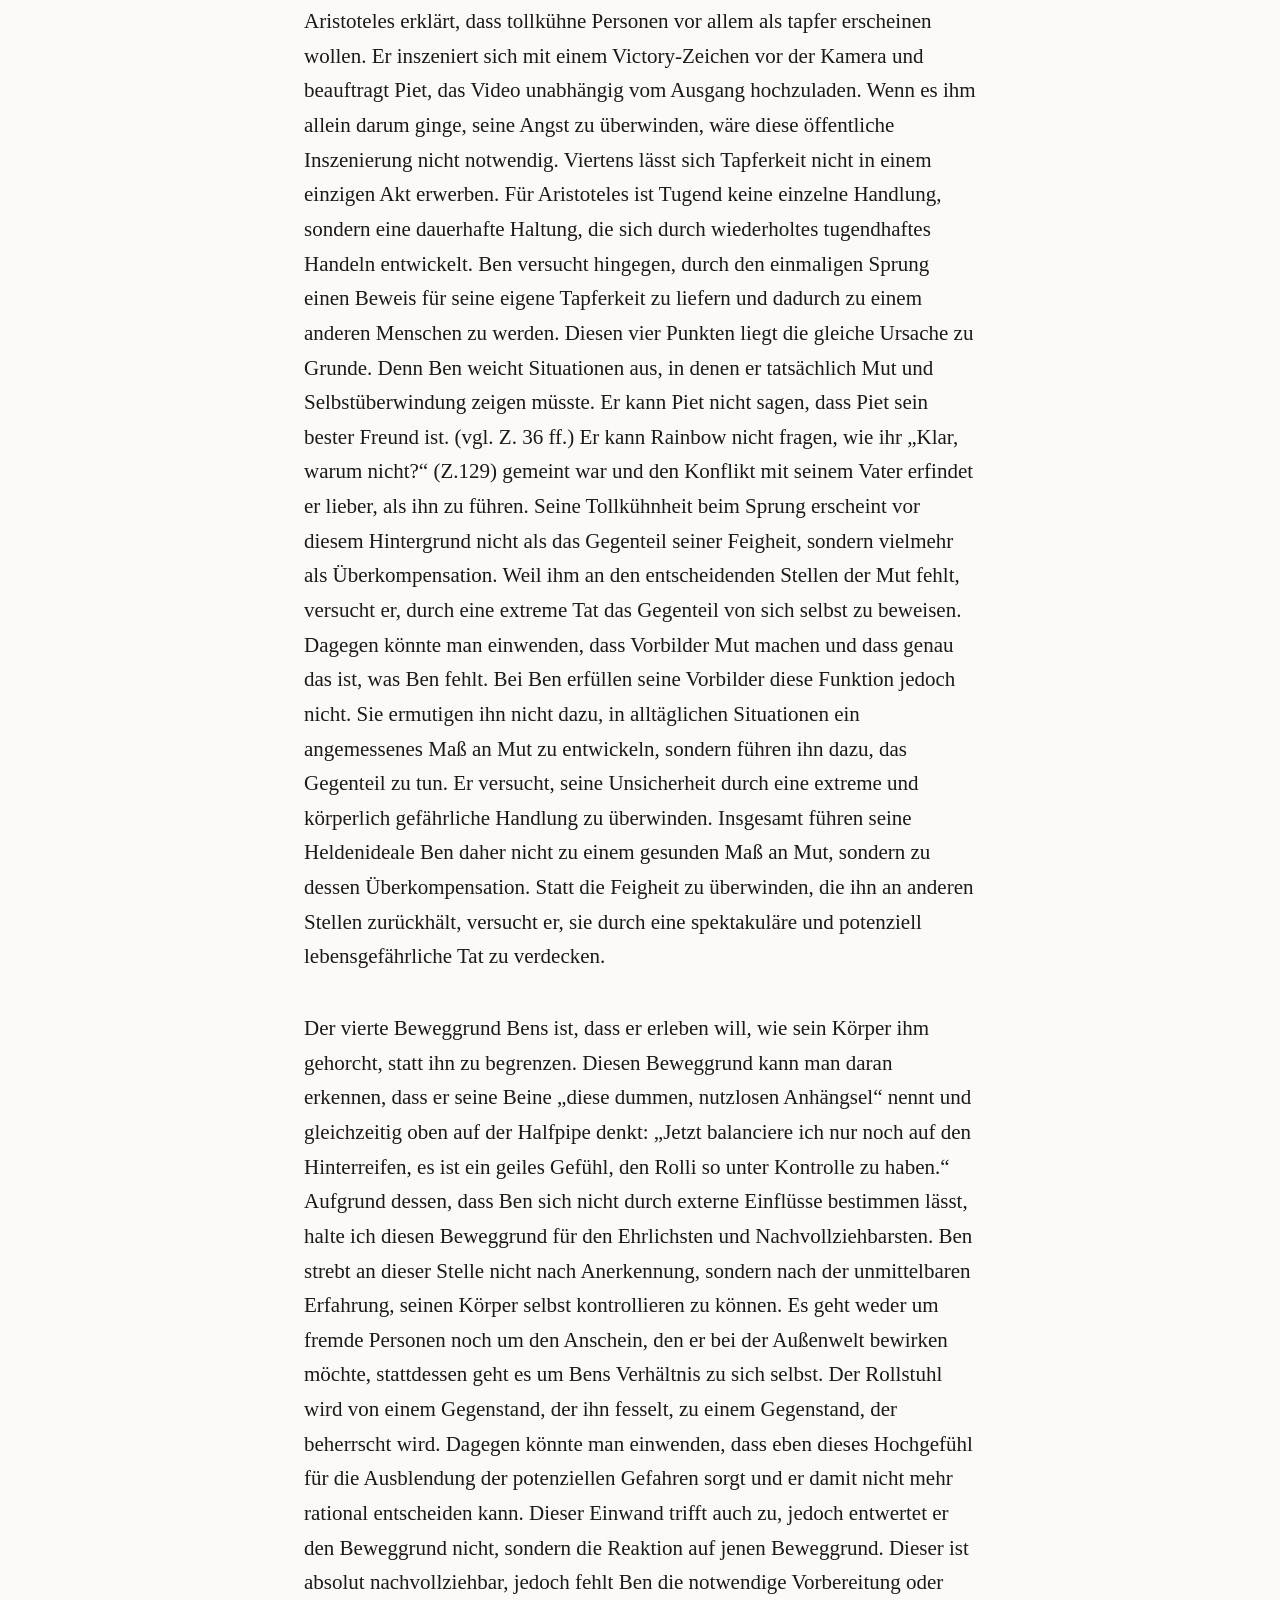
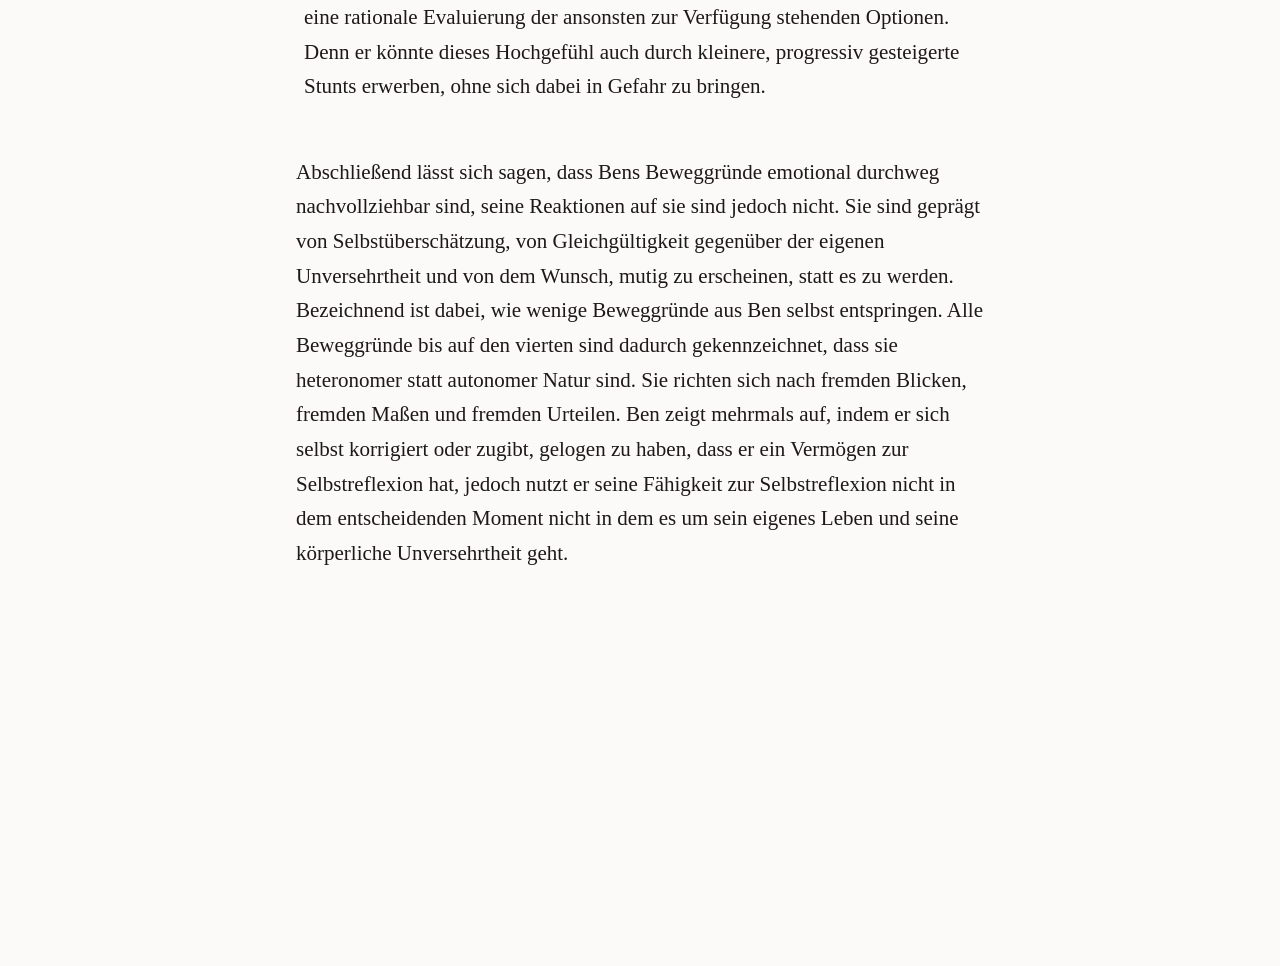
==== commit 8d123f8a: "Stellungnahme: sprachliche Glaettungen aus der ueberarbeiteten Fassung" ====
--- a/deutsch/index.html
+++ b/deutsch/index.html
@@ -171,28 +171,28 @@
 
   <article class="block" data-block="1">
     <p class="lbl">Beweggrund 1 — Rainbows Zusage</p>
-    <p><span class="r" data-role="beweggrund" data-label="Beweggrund">Ein Beispiel dafür ist sein Wunsch, die Demütigung zu tilgen, von Rainbow lediglich als ein Mitleidsfall behandelt worden zu sein.</span> <span class="r" data-role="beleg" data-label="Beleg">Dieser Beweggrund zeigt sich darin, dass Ben die Zusage von Rainbow „Klar, warum nicht?“ (Z. 129) zu einem gemeinsamen sofort als ein aus Mitleid erfolgtes Zugeständnis interpretiert. „Und einen Moment hab ich gedacht, dass ich ein Glückspilz bin, aber dann habe ich kapiert, dass ich nur ein Krüppel bin.&quot; (Z. 129 ff.)</span> <span class="r" data-role="these" data-label="These">Dieser Beweggrund ist emotional nachvollziehbar, aber sachlich ungesichert.</span> <span class="r" data-role="begruendung" data-label="Begründung">Denn Ben überprüft seine Vermutung nicht. Rainbows Aussage könnte zwar, wie Ben vermutet, aus Mitleid erfolgt sein, ebenso könnte sie jedoch auf einem tatsächlichen Interesse an ihm beruhen. Ben entscheidet sich für die kränkende Interpretation und erklärt diese zur Tatsache.</span> <span class="r" data-role="einwand" data-label="Einwand">Dagegen könnte man einwenden, dass Menschen mit Behinderung aufgrund wiederholter Erfahrungen möglicherweise besonders sensibel dafür sind, wenn ihnen aus Mitleid begegnet wird.</span> <span class="r" data-role="entkraeftung" data-label="Entkräftung">Dieser Einwand trifft zwar zu, entbindet Ben jedoch nicht davon, seine Vermutung zu hinterfragen. Eine Vermutung darf erst dann als Tatsache behandelt werden, wenn man nach den besten Mitteln seiner Vernunft versucht hat, sie zu widerlegen.</span> <span class="r" data-role="fazit" data-label="Fazit">Sein Gefühl ist legitim, aber die Reaktion auf sein Gefühl ist problematisch. Er begibt sich auf Basis seiner ungeprüften Interpretation in eine lebensgefährliche Situation. Damit steht die Gefahr, in die er sich begibt, in keinem angemessenen Verhältnis zu der Gewissheit, mit der er seine eigene Interpretation als Tatsache behandelt.</span></p>
+    <p><span class="r" data-role="beweggrund" data-label="Beweggrund">Ein Beispiel dafür ist sein Wunsch, die Demütigung zu tilgen, von Rainbow lediglich als ein Mitleidsfall behandelt worden zu sein.</span> <span class="r" data-role="beleg" data-label="Beleg">Dieser Beweggrund zeigt sich darin, dass Ben die Zusage von Rainbow „Klar, warum nicht?“ (Z. 129) zu einem gemeinsamen Treffen sofort als ein aus Mitleid erfolgtes Zugeständnis interpretiert. „Und einen Moment hab ich gedacht, dass ich ein Glückspilz bin, aber dann habe ich kapiert, dass ich nur ein Krüppel bin.&quot; (Z. 129 ff.)</span> <span class="r" data-role="these" data-label="These">Dieser Beweggrund ist emotional nachvollziehbar, aber sachlich ungesichert.</span> <span class="r" data-role="begruendung" data-label="Begründung">Denn Ben überprüft seine Vermutung nicht. Rainbows Aussage könnte zwar, wie Ben vermutet, aus Mitleid erfolgt sein, sie könnte aber auch auf einem tatsächlichen Interesse an ihm beruhen. Ben entscheidet sich für die kränkende Interpretation und erklärt diese zur Tatsache.</span> <span class="r" data-role="einwand" data-label="Einwand">Dagegen könnte man einwenden, dass Menschen mit Behinderung aufgrund wiederholter Erfahrungen möglicherweise besonders sensibel dafür sind, wenn ihnen aus Mitleid begegnet wird.</span> <span class="r" data-role="entkraeftung" data-label="Entkräftung">Dieser Einwand trifft zwar zu, entbindet Ben jedoch nicht davon, seine Vermutung zu hinterfragen. Eine Vermutung darf erst dann als Tatsache behandelt werden, wenn man nach den besten Mitteln seiner Vernunft versucht hat, sie zu widerlegen.</span> <span class="r" data-role="fazit" data-label="Fazit">Sein Gefühl ist legitim, aber die Reaktion auf sein Gefühl ist problematisch. Er begibt sich auf Basis seiner ungeprüften Interpretation in eine lebensgefährliche Situation. Damit steht die Gefahr, in die er sich begibt, in keinem angemessenen Verhältnis zu der Gewissheit, mit der er seine eigene Interpretation als Tatsache behandelt.</span></p>
   </article>
 
   <article class="block" data-block="2">
     <p class="lbl">Beweggrund 2 — Die Maskottchen-Rolle</p>
-    <p><span class="r" data-role="beweggrund" data-label="Beweggrund">Ein weiterer Beweggrund Bens ist, dass er nicht länger als Maskottchen seiner Freundesgruppe verstanden werden will.</span> <span class="r" data-role="beleg" data-label="Beleg">Das zeigt sich an der Stelle, an der Johnny ihm zuruft: „Du bist doch unser Maskottchen!&quot;, und Ben für sich antwortet: „Aber ich hab keinen Bock, den Rest meines Lebens bloß das Scheißmaskottchen von anderen Leuten zu sein.&quot;</span> <span class="r" data-role="these" data-label="These">Ich halte diesen Beweggrund für berechtigt.</span> <span class="r" data-role="begruendung" data-label="Begründung">Denn Ben verlangt hier nichts anderes als das, was jedem Menschen zusteht. „Maskottchen&quot; ist ein Funktionsbegriff. Es soll der Gruppe Glück bringen und begleitet sie, ist aber am Geschehen selbst nicht beteiligt. Wer so bezeichnet wird, ist über seinen Nutzen für andere bestimmt und nicht über sich selbst. Genau das trifft Bens Stellung. Johnny nimmt ihn zu Wettkämpfen mit, Piet trägt ihn die Treppe hinauf, und sein Wissen über das Skaten bleibt „zumindest theoretisch&quot;. Er ist dabei, aber er handelt nicht. Bezeichnend ist, womit Johnny ihn im entscheidenden Moment zurückhalten will, denn Johnny argumentiert nicht mit Bens eigener Sicherheit, sondern mit „Wir brauchen dich noch! Du bist doch unser Maskottchen!&quot; Die Sorge um Ben wird in der Sprache seines Nutzens vorgetragen. Niemand sollte jedoch ausschließlich über seine Funktion für andere bestimmt werden. Jeder hat das Recht, als eigener Zweck zu gelten und nicht nur als Mittel für fremde Zwecke. Ben fordert nichts darüber hinaus. Wer sich dagegen wehrt, beweist damit keinen Undank, sondern Selbstachtung.</span> <span class="r" data-role="einwand" data-label="Einwand">Dagegen könnte man einwenden, dass Bens Freunde ihn keineswegs bloß benutzen. Piet trägt ihn hoch, obwohl er die Aktion für falsch hält, „weil er weiß, dass mir das hier wirklich wichtig ist.&quot; Johnny versucht ihn zurückzuhalten, und in seiner Stimme liegt Angst.</span> <span class="r" data-role="entkraeftung" data-label="Entkräftung">Dieser Einwand trifft zu, und er relativiert Bens Deutung. Seine Freunde behandeln ihn nicht als Sache. Er entkräftet den Beweggrund aber nicht, weil es hier nicht um die Gesinnung der Einzelnen geht, sondern um die Rolle, die ihm alle gemeinsam zuweisen. Niemand in dieser Gruppe ist auf den Gedanken gekommen, wie Ben mitmachen könnte. Sie nehmen ihn mit, statt ihn zum Akteur werden zu lassen. Ben bringt das selbst auf den Punkt: „Wenn es auf dieser Welt einigermaßen gerecht zugehen würde, würde mir Johnny beibringen, wie man sie richtig kaut.“ (Z. 92 ff.)</span> <span class="r" data-role="fazit" data-label="Fazit">Insgesamt ist Bens Anspruch also berechtigt, die Art seiner Einlösung jedoch nicht. Sein Ziel besteht darin, nicht länger auf seinen Nutzen für andere reduziert zu werden. Für dieses Ziel setzt er ausgerechnet seine körperliche Unversehrtheit aufs Spiel. Damit gerät sein Handeln in Widerspruch zu dem Anspruch, den es durchsetzen soll. Er verlangt, als Zweck an sich selbst behandelt zu werden, und behandelt dabei sich selbst als bloßes Mittel.</span></p>
+    <p><span class="r" data-role="beweggrund" data-label="Beweggrund">Ein weiterer Beweggrund Bens ist, dass er nicht länger als Maskottchen seiner Freundesgruppe verstanden werden will.</span> <span class="r" data-role="beleg" data-label="Beleg">Das zeigt sich an der Stelle, an der Johnny ihm zuruft: „Du bist doch unser Maskottchen!&quot;, und Ben für sich antwortet: „Aber ich hab keinen Bock, den Rest meines Lebens bloß das Scheißmaskottchen von anderen Leuten zu sein.&quot;</span> <span class="r" data-role="these" data-label="These">Ich halte diesen Beweggrund für berechtigt.</span> <span class="r" data-role="begruendung" data-label="Begründung">Denn Ben verlangt hier nichts anderes als das, was jedem Menschen zusteht. „Maskottchen&quot; ist ein Funktionsbegriff. Es soll der Gruppe Glück bringen und begleitet sie, ist aber am Geschehen selbst nicht beteiligt. Wer so bezeichnet wird, ist über seinen Nutzen für andere bestimmt und nicht über sich selbst. Genau das trifft Bens Stellung. Johnny nimmt ihn zu Wettkämpfen mit oder trifft sich mit ihm in der Freizeit, aber Ben ist selbst nie ein Akteur. Er ist dabei, aber er handelt nicht. Bezeichnend ist, womit Johnny ihn im entscheidenden Moment zurückhalten will, denn Johnny argumentiert nicht mit Bens eigener Sicherheit, sondern mit „Wir brauchen dich noch! Du bist doch unser Maskottchen!&quot; Die Sorge um Ben beruht auf den Nutzen für die Gruppe. Niemand sollte jedoch ausschließlich über seine Funktion für andere bestimmt werden. Jeder hat das Recht, als Zweck an sich selbst zu gelten und nicht nur als Mittel für fremde Zwecke. Ben fordert nichts darüber hinaus. Wer sich dagegen wehrt, beweist damit keinen Undank, sondern Selbstachtung.</span> <span class="r" data-role="einwand" data-label="Einwand">Dagegen könnte man einwenden, dass Bens Freunde ihn nicht als bloßes Mittel zum Zweck sehen, sondern tatsächlich als Zweck an sich selbst. Piet trägt ihn hoch, obwohl er die Aktion für falsch hält, „weil er weiß, dass mir das hier wirklich wichtig ist.&quot; Johnny versucht ihn zurückzuhalten, und in seiner Stimme liegt Angst.</span> <span class="r" data-role="entkraeftung" data-label="Entkräftung">Dieser Einwand trifft zu, und er relativiert Bens Deutung. Seine Freunde behandeln ihn nicht als Sache. Der Einwand entkräftet aber Bens Beweggrund aber nicht, weil es hier nicht um die Gesinnung der Einzelnen geht, sondern um die Rolle, die ihm alle gemeinsam zuweisen. Niemand in dieser Gruppe ist auf den Gedanken gekommen, wie Ben mitmachen könnte. Sie nehmen ihn mit, statt ihn zum Akteur werden zu lassen. Ben bringt das selbst auf den Punkt: „Wenn es auf dieser Welt einigermaßen gerecht zugehen würde, würde mir Johnny beibringen, wie man sie richtig kaut.“ (Z. 92 ff.)</span> <span class="r" data-role="fazit" data-label="Fazit">Insgesamt ist Bens Anspruch also berechtigt, die Art seiner Einlösung jedoch nicht. Sein Ziel besteht darin, nicht länger auf seinen Nutzen für andere reduziert zu werden. Für dieses Ziel setzt er seine körperliche Unversehrtheit aufs Spiel. Damit gerät sein Handeln in Widerspruch zu dem Anspruch, den es durchsetzen soll. Er verlangt, als Zweck an sich selbst behandelt zu werden, und behandelt dabei sich selbst als bloßes Mittel.</span></p>
   </article>
 
   <article class="block" data-block="3">
     <p class="lbl">Beweggrund 3 — Die Heldenideale</p>
-    <p><span class="r" data-role="beweggrund" data-label="Beweggrund">Auch das Nacheifern seiner Heldenideale ist ein zentraler Beweggrund für Ben. Er wäre gerne so wie Chuck Norris oder die Jackass-Gruppe.</span> <span class="r" data-role="beleg" data-label="Beleg">Das zeigt sich daran, dass die Chuck-Norris-Witze die gesamte Erzählung rahmen, dass die Gruppe zuvor „Jackass“ geschaut hat und dass Ben direkt vor dem Absprung zu sich selbst flüstert: „Chuck Norris hat bis unendlich gezählt. Zweimal!&quot; Außerdem beschreibt er selbst, wie die Jackass-Gruppe „alle möglichen anderen krassen Kamikaze-Aktionen&quot; machte. (Z. 115 f.)</span> <span class="r" data-role="these" data-label="These">Der Beweggrund ist besonders problematisch.</span> <span class="r" data-role="begruendung" data-label="Begründung">Denn er weiß, dass es sich um Selbstzerstörung handelt, und ahmt sie dennoch nach. Ben übernimmt die Maßstäbe seiner Vorbilder, weil er Mut mit Übertreibung verwechselt und ein Unterhaltungsformat zum Vorbild für sein eigenes Handeln macht. Diese Einschätzung lässt sich durch vier Aspekte begründen. Erstens ist Mut nichts, wovon man möglichst viel haben sollte. Nach Aristoteles ist echte Tapferkeit die goldene Mitte zwischen zwei Fehlern. Derjenige, der zu wenig Mut besitzt, ist feige, während derjenige, der zu viel Mut hat, tollkühn ist. Tapfer ist somit nicht derjenige, der das größte Risiko eingeht, sondern derjenige, der in einer konkreten Situation das angemessene Maß findet. Zweitens ist dieses angemessene Maß nicht für jeden Menschen und jede Situation identisch. Es hängt vom Handelnden und den jeweiligen Umständen ab. Ben übernimmt jedoch ausgerechnet Vorbilder, deren Darstellung durch extreme und inszenierte Formen von Mut geprägt sind. Er orientiert sich also nicht an einem vernünftigen Maß, sondern an einer Übertreibung. Hinzu kommt, dass die von ihm nachgeahmten Handlungen bereits für körperlich gesunde Menschen extrem und riskant wären. Das Risiko ist für Ben höher und deshalb bräuchte er ein eigenes Maß. Drittens zielt Bens Tat gar nicht auf Tapferkeit ab, sondern auf den Anschein von Tapferkeit. Aristoteles erklärt, dass tollkühne Personen vor allem als tapfer erscheinen wollen. Er inszeniert sich mit einem Victory-Zeichen vor der Kamera und beauftragt Piet, das Video unabhängig vom Ausgang hochzuladen. Wenn es ihm allein darum ginge, seine Angst zu überwinden, wäre diese öffentliche Inszenierung nicht notwendig. Viertens lässt sich Tapferkeit nicht in einem einzigen Akt erwerben. Für Aristoteles ist Tugend keine einzelne Handlung, sondern eine dauerhafte Haltung, die sich durch wiederholtes tugendhaftes Handeln entwickelt. Ben versucht hingegen, durch den einmaligen Sprung einen Beweis für seine eigene Tapferkeit zu liefern und dadurch zu einem anderen Menschen zu werden. Diesen vier Punkten liegt die gleiche Ursache zu Grunde. Denn Ben weicht Situationen aus, in denen er tatsächlich Mut und Selbstüberwindung zeigen müsste. Er kann Piet nicht sagen, dass Piet sein bester Freund ist. (vgl. Z. 36 ff.) Er kann Rainbow nicht fragen, wie ihr „Klar, warum nicht?“ (Z.129) gemeint war und den Konflikt mit seinem Vater erfindet er lieber, als ihn zu führen. Seine Tollkühnheit beim Sprung erscheint vor diesem Hintergrund nicht als das Gegenteil seiner Feigheit, sondern vielmehr als deren Überkompensation. Weil ihm an den entscheidenden Stellen der Mut fehlt, versucht er, durch eine extreme Tat das Gegenteil von sich selbst zu beweisen.</span> <span class="r" data-role="einwand" data-label="Einwand">Dagegen könnte man einwenden, dass Vorbilder Mut machen und dass genau das ist, was Ben fehlt.</span> <span class="r" data-role="entkraeftung" data-label="Entkräftung">Bei Ben erfüllen seine Vorbilder diese Funktion jedoch nicht. Sie ermutigen ihn nicht dazu, in alltäglichen Situationen ein angemessenes Maß an Mut zu entwickeln, sondern führen ihn dazu, das Gegenteil zu tun. Er versucht, seine Unsicherheit durch eine extreme und körperlich gefährliche Handlung zu überwinden.</span> <span class="r" data-role="fazit" data-label="Fazit">Insgesamt führen seine Heldenideale Ben daher nicht zu einem gesunden Maß an Mut, sondern zu dessen Überkompensation. Statt die Feigheit zu überwinden, die ihn an anderen Stellen zurückhält, versucht er, sie durch eine spektakuläre und potenziell lebensgefährliche Tat zu verdecken.</span></p>
+    <p><span class="r" data-role="beweggrund" data-label="Beweggrund">Auch das Nacheifern seiner Heldenideale ist ein zentraler Beweggrund für Ben. Er wäre gerne so wie Chuck Norris oder die Jackass-Gruppe.</span> <span class="r" data-role="beleg" data-label="Beleg">Das zeigt sich daran, dass die Chuck-Norris-Witze die gesamte Erzählung rahmen, dass die Gruppe zuvor „Jackass“ geschaut hat und dass Ben direkt vor dem Absprung zu sich selbst flüstert: „Chuck Norris hat bis unendlich gezählt. Zweimal!&quot; Außerdem beschreibt er selbst, wie die Jackass-Gruppe „alle möglichen anderen krassen Kamikaze-Aktionen&quot; machte. (Z. 115 f.)</span> <span class="r" data-role="these" data-label="These">Der Beweggrund ist besonders problematisch.</span> <span class="r" data-role="begruendung" data-label="Begründung">Denn durch die Verwendung des Begriffs Kamikaze weiß er, dass es sich um Selbstzerstörung handelt, und ahmt sie dennoch nach. Ben übernimmt die Maßstäbe seiner Vorbilder, weil er Übertreibung mit Mut verwechselt und ein Unterhaltungsformat zum Vorbild für sein eigenes Handeln macht. Die Einschätzung, dass der Beweggrund problematisch ist, lässt sich durch vier Aspekte begründen. Erstens ist Mut nichts, wovon man möglichst viel haben sollte. Nach Aristoteles ist echte Tapferkeit die goldene Mitte zwischen zwei Fehlern. Derjenige, der zu wenig Mut besitzt, ist feige, während derjenige, der zu viel Mut hat, tollkühn ist. Tapfer ist somit nicht derjenige, der das größte Risiko eingeht, sondern derjenige, der in einer konkreten Situation das angemessene Maß findet. Zweitens ist dieses angemessene Maß nicht für jeden Menschen und jede Situation identisch. Es hängt vom Handelnden und den jeweiligen Umständen ab. Ben übernimmt jedoch ausgerechnet Vorbilder, deren Darstellung durch extreme und inszenierte Formen von Mut geprägt sind. Er orientiert sich also nicht an einem vernünftigen Maß, sondern an einer Übertreibung. Hinzu kommt, dass die von ihm nachgeahmten Handlungen bereits für körperlich gesunde Menschen extrem und riskant wären. Das Risiko ist für Ben höher und deshalb bräuchte er ein eigenes Maß. Drittens zielt Bens Tat gar nicht auf Tapferkeit ab, sondern auf den Anschein von Tapferkeit. Aristoteles erklärt, dass tollkühne Personen vor allem als tapfer erscheinen wollen. Er inszeniert sich mit einem Victory-Zeichen vor der Kamera und beauftragt Piet, das Video unabhängig vom Ausgang hochzuladen. Wenn es ihm allein darum ginge, seine Angst zu überwinden, wäre diese öffentliche Inszenierung nicht notwendig. Viertens lässt sich Tapferkeit nicht in einem einzigen Akt erwerben. Für Aristoteles ist Tugend keine einzelne Handlung, sondern eine dauerhafte Haltung, die sich durch wiederholtes tugendhaftes Handeln entwickelt. Ben versucht hingegen, durch den einmaligen Sprung einen Beweis für seine eigene Tapferkeit zu liefern und dadurch zu einem anderen Menschen zu werden. Diesen vier Punkten liegt die gleiche Ursache zu Grunde. Denn Ben weicht Situationen aus, in denen er tatsächlich Mut und Selbstüberwindung zeigen müsste. Er kann Piet nicht sagen, dass Piet sein bester Freund ist. (vgl. Z. 36 ff.) Er kann Rainbow nicht fragen, wie ihr „Klar, warum nicht?“ (Z.129) gemeint war und den Konflikt mit seinem Vater erfindet er lieber, als ihn zu führen. Seine Tollkühnheit beim Sprung erscheint vor diesem Hintergrund nicht als das Gegenteil seiner Feigheit, sondern vielmehr als Überkompensation. Weil ihm an den entscheidenden Stellen der Mut fehlt, versucht er, durch eine extreme Tat das Gegenteil von sich selbst zu beweisen.</span> <span class="r" data-role="einwand" data-label="Einwand">Dagegen könnte man einwenden, dass Vorbilder Mut machen und dass genau das ist, was Ben fehlt.</span> <span class="r" data-role="entkraeftung" data-label="Entkräftung">Bei Ben erfüllen seine Vorbilder diese Funktion jedoch nicht. Sie ermutigen ihn nicht dazu, in alltäglichen Situationen ein angemessenes Maß an Mut zu entwickeln, sondern führen ihn dazu, das Gegenteil zu tun. Er versucht, seine Unsicherheit durch eine extreme und körperlich gefährliche Handlung zu überwinden.</span> <span class="r" data-role="fazit" data-label="Fazit">Insgesamt führen seine Heldenideale Ben daher nicht zu einem gesunden Maß an Mut, sondern zu dessen Überkompensation. Statt die Feigheit zu überwinden, die ihn an anderen Stellen zurückhält, versucht er, sie durch eine spektakuläre und potenziell lebensgefährliche Tat zu verdecken.</span></p>
   </article>
 
   <article class="block" data-block="4">
     <p class="lbl">Beweggrund 4 — Kontrolle über den eigenen Körper</p>
-    <p><span class="r" data-role="beweggrund" data-label="Beweggrund">Der vierte Beweggrund Bens ist, dass er erleben will, wie sein Körper ihm gehorcht, statt ihn zu begrenzen.</span> <span class="r" data-role="beleg" data-label="Beleg">Diesen kann man daran erkennen, dass er seine Beine „diese dummen, nutzlosen Anhängsel“ nennt und gleichzeitig oben auf der Halfpipe denkt: „Jetzt balanciere ich nur noch auf den Hinterreifen, es ist ein geiles Gefühl, den Rolli so unter Kontrolle zu haben.“</span> <span class="r" data-role="these" data-label="These">Damit fällt dieser Beweggrund aus der Reihe, denn er ist nicht heteronom. Ich halte ihn deshalb für den ehrlichsten und nachvollziehbarsten seiner Beweggründe.</span> <span class="r" data-role="begruendung" data-label="Begründung">Ben will an dieser Stelle niemandem etwas beweisen. Ben strebt an dieser Stelle nicht nach Anerkennung, sondern nach der unmittelbaren Erfahrung, seinen Körper selbst kontrollieren zu können. Es geht weder um fremde Personen noch um den Anschein, den er bei der Außenwelt bewirken möchte, stattdessen geht es um Bens Verhältnis zu sich selbst. Der Rollstuhl wird von einem Gegenstand, der ihn fesselt, zu einem Gegenstand, der beherrscht wird.</span> <span class="r" data-role="einwand" data-label="Einwand">Dagegen könnte man einwenden, dass eben dieses Hochgefühl für die Ausblendung der potenziellen Gefahren sorgt und er damit nicht mehr rational entscheiden kann.</span> <span class="r" data-role="entkraeftung" data-label="Entkräftung">Dieser Einwand trifft auch zu, jedoch entwertet er den Beweggrund nicht, sondern die Reaktion auf jenen Beweggrund.</span> <span class="r" data-role="fazit" data-label="Fazit">Dieser ist absolut nachvollziehbar, jedoch fehlt Ben die notwendige Vorbereitung oder eine rationale Evaluierung der ansonsten zur Verfügung stehenden Optionen. Denn er könnte das Gefühl der Autonomie auch durch kleinere, progressiv gesteigerte Stunts erwerben.</span></p>
+    <p><span class="r" data-role="beweggrund" data-label="Beweggrund">Der vierte Beweggrund Bens ist, dass er erleben will, wie sein Körper ihm gehorcht, statt ihn zu begrenzen.</span> <span class="r" data-role="beleg" data-label="Beleg">Diesen Beweggrund kann man daran erkennen, dass er seine Beine „diese dummen, nutzlosen Anhängsel“ nennt und gleichzeitig oben auf der Halfpipe denkt: „Jetzt balanciere ich nur noch auf den Hinterreifen, es ist ein geiles Gefühl, den Rolli so unter Kontrolle zu haben.“</span> <span class="r" data-role="these" data-label="These">Aufgrund dessen, dass Ben sich nicht durch externe Einflüsse bestimmen lässt, halte ich diesen Beweggrund für den Ehrlichsten und Nachvollziehbarsten.</span> <span class="r" data-role="begruendung" data-label="Begründung">Ben strebt an dieser Stelle nicht nach Anerkennung, sondern nach der unmittelbaren Erfahrung, seinen Körper selbst kontrollieren zu können. Es geht weder um fremde Personen noch um den Anschein, den er bei der Außenwelt bewirken möchte, stattdessen geht es um Bens Verhältnis zu sich selbst. Der Rollstuhl wird von einem Gegenstand, der ihn fesselt, zu einem Gegenstand, der beherrscht wird.</span> <span class="r" data-role="einwand" data-label="Einwand">Dagegen könnte man einwenden, dass eben dieses Hochgefühl für die Ausblendung der potenziellen Gefahren sorgt und er damit nicht mehr rational entscheiden kann.</span> <span class="r" data-role="entkraeftung" data-label="Entkräftung">Dieser Einwand trifft auch zu, jedoch entwertet er den Beweggrund nicht, sondern die Reaktion auf jenen Beweggrund.</span> <span class="r" data-role="fazit" data-label="Fazit">Dieser ist absolut nachvollziehbar, jedoch fehlt Ben die notwendige Vorbereitung oder eine rationale Evaluierung der ansonsten zur Verfügung stehenden Optionen. Denn er könnte dieses Hochgefühl auch durch kleinere, progressiv gesteigerte Stunts erwerben, ohne sich dabei in Gefahr zu bringen.</span></p>
   </article>
 </section>
 
 <section class="part" data-part="schluss">
   <p class="lbl">Schluss</p>
-  <p>Abschließend lässt sich sagen, dass Bens Beweggründe emotional durchweg nachvollziehbar sind, seine Reaktionen auf sie jedoch nicht. Sie sind geprägt von Selbstüberschätzung, von Gleichgültigkeit gegenüber der eigenen Unversehrtheit und von dem Wunsch, mutig zu erscheinen, statt es zu werden. Bezeichnend ist dabei, wie wenige Beweggründe aus Ben selbst entspringen. Alle Beweggründe bis auf den vierten sind dadurch gekennzeichnet, dass sie heteronomer statt autonomer Natur sind. Sie richten sich nach fremden Blicken, fremden Maßen und fremden Urteilen. Ben zeigt mehrmals auf, indem er sich selbst korrigiert oder zugibt, gelogen zu haben, dass er ein Vermögen zur Selbstreflexion hat. Problematisch ist jedoch, dass er seine Fähigkeit zur Selbstreflexion gerade in den entscheidenden Momenten nicht ausreichend nutzt, in denen es um sein eigenes Leben und seine körperliche Unversehrtheit geht.</p>
+  <p>Abschließend lässt sich sagen, dass Bens Beweggründe emotional durchweg nachvollziehbar sind, seine Reaktionen auf sie sind jedoch nicht. Sie sind geprägt von Selbstüberschätzung, von Gleichgültigkeit gegenüber der eigenen Unversehrtheit und von dem Wunsch, mutig zu erscheinen, statt es zu werden. Bezeichnend ist dabei, wie wenige Beweggründe aus Ben selbst entspringen. Alle Beweggründe bis auf den vierten sind dadurch gekennzeichnet, dass sie heteronomer statt autonomer Natur sind. Sie richten sich nach fremden Blicken, fremden Maßen und fremden Urteilen. Ben zeigt mehrmals auf, indem er sich selbst korrigiert oder zugibt, gelogen zu haben, dass er ein Vermögen zur Selbstreflexion hat, jedoch nutzt er seine Fähigkeit zur Selbstreflexion nicht in dem entscheidenden Moment nicht in dem es um sein eigenes Leben und seine körperliche Unversehrtheit geht.</p>
 </section>
 
 </main>
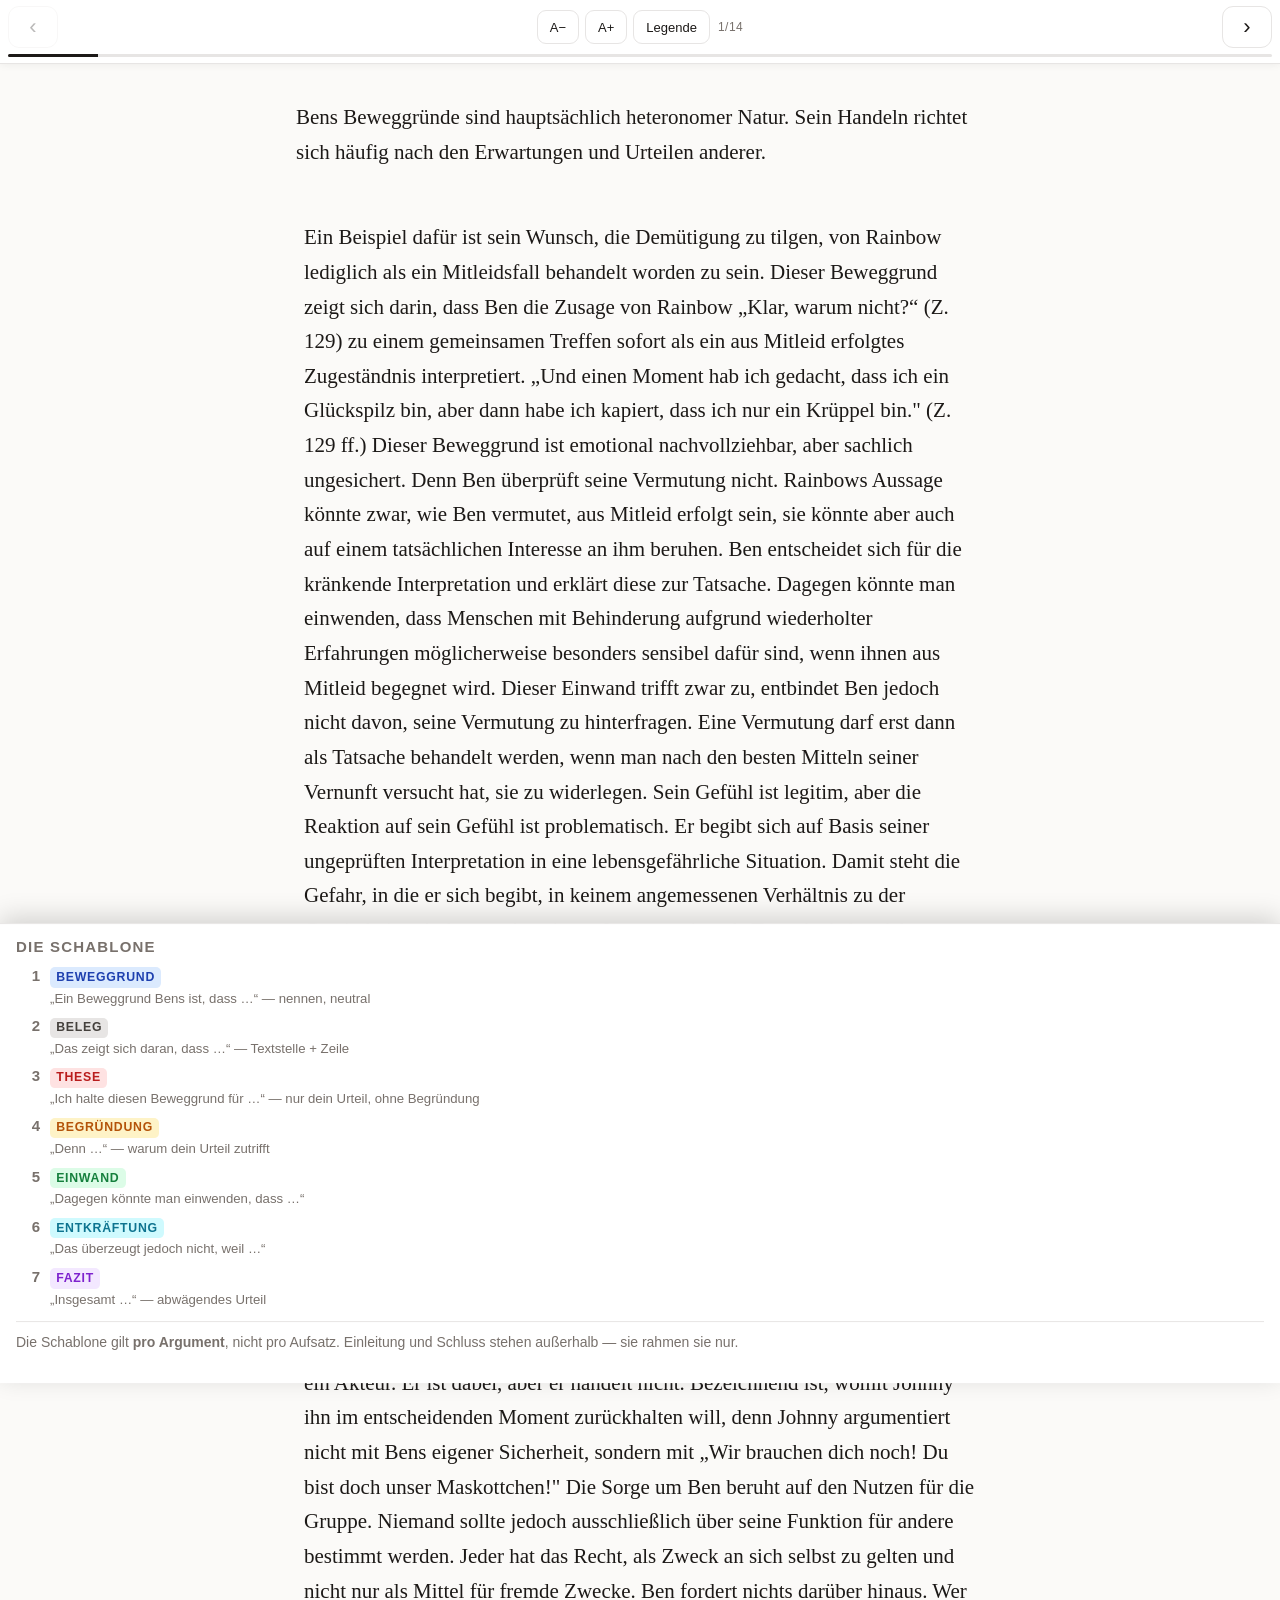
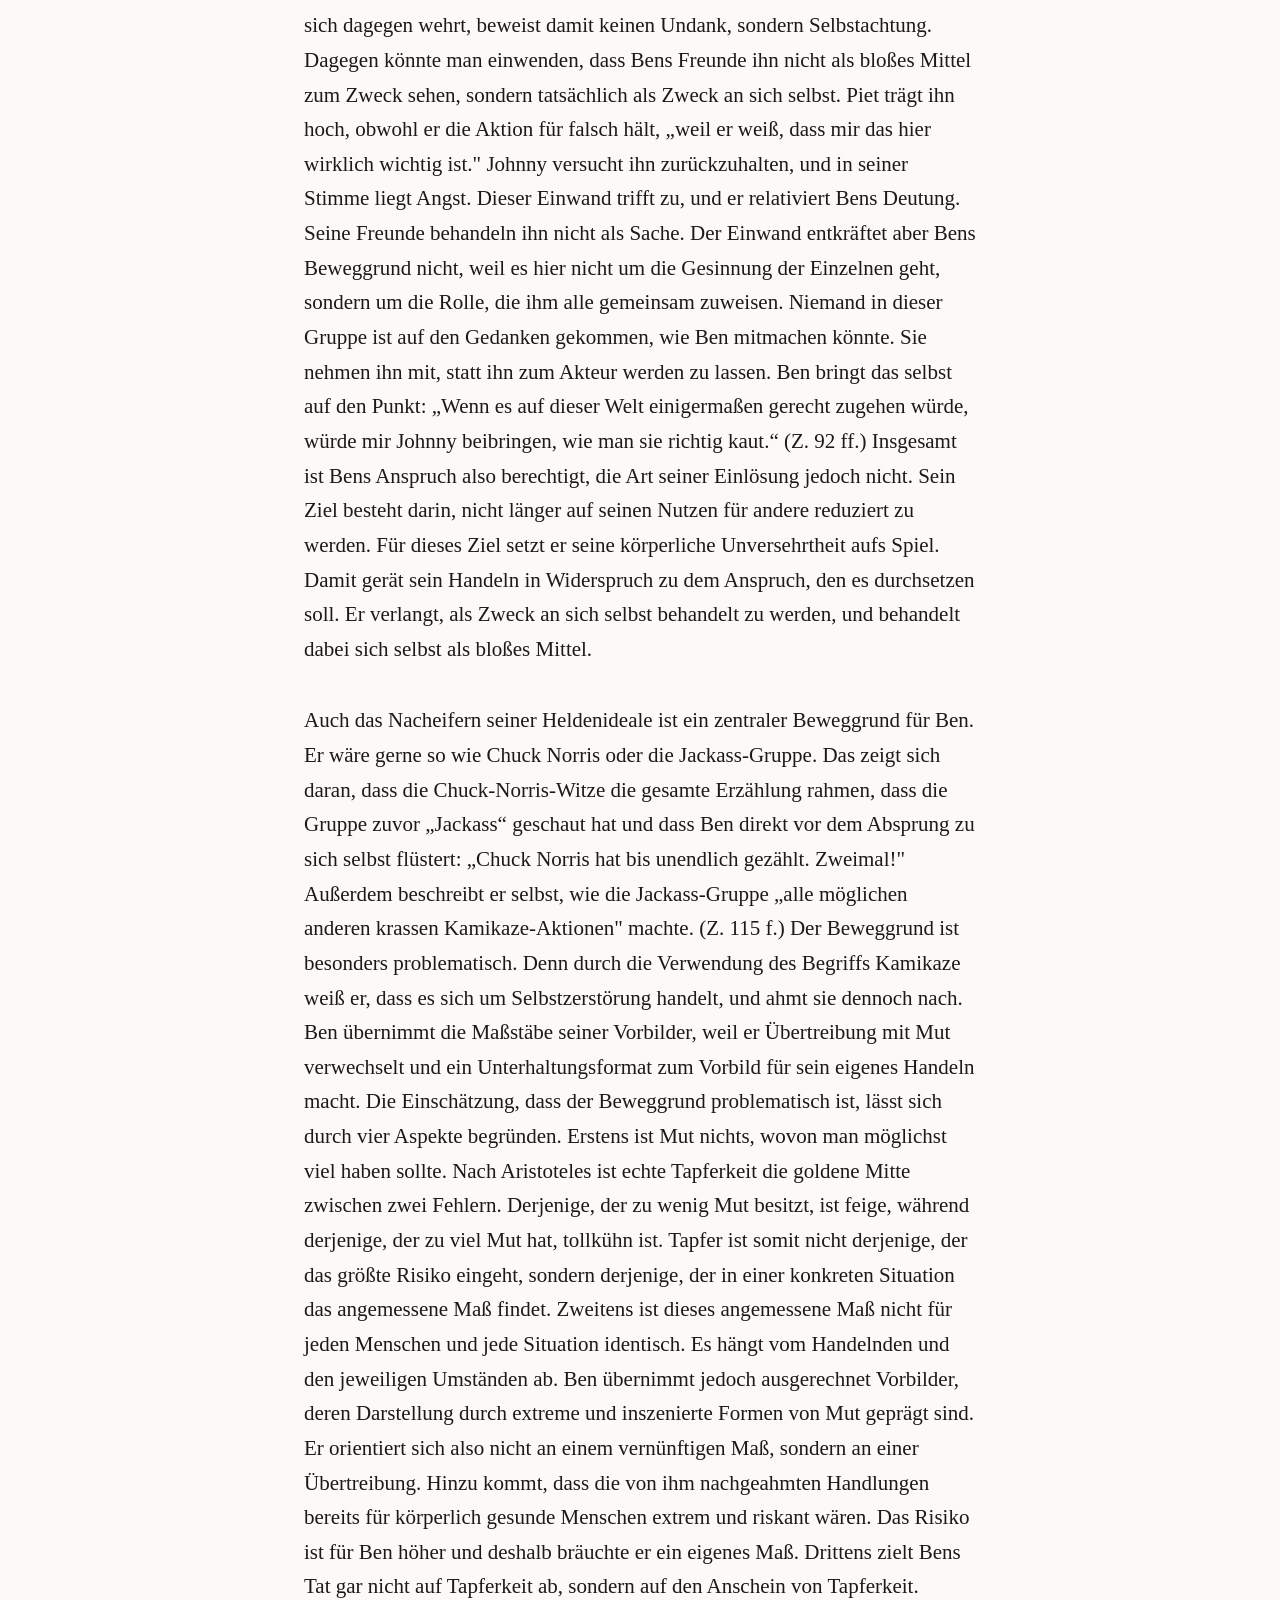
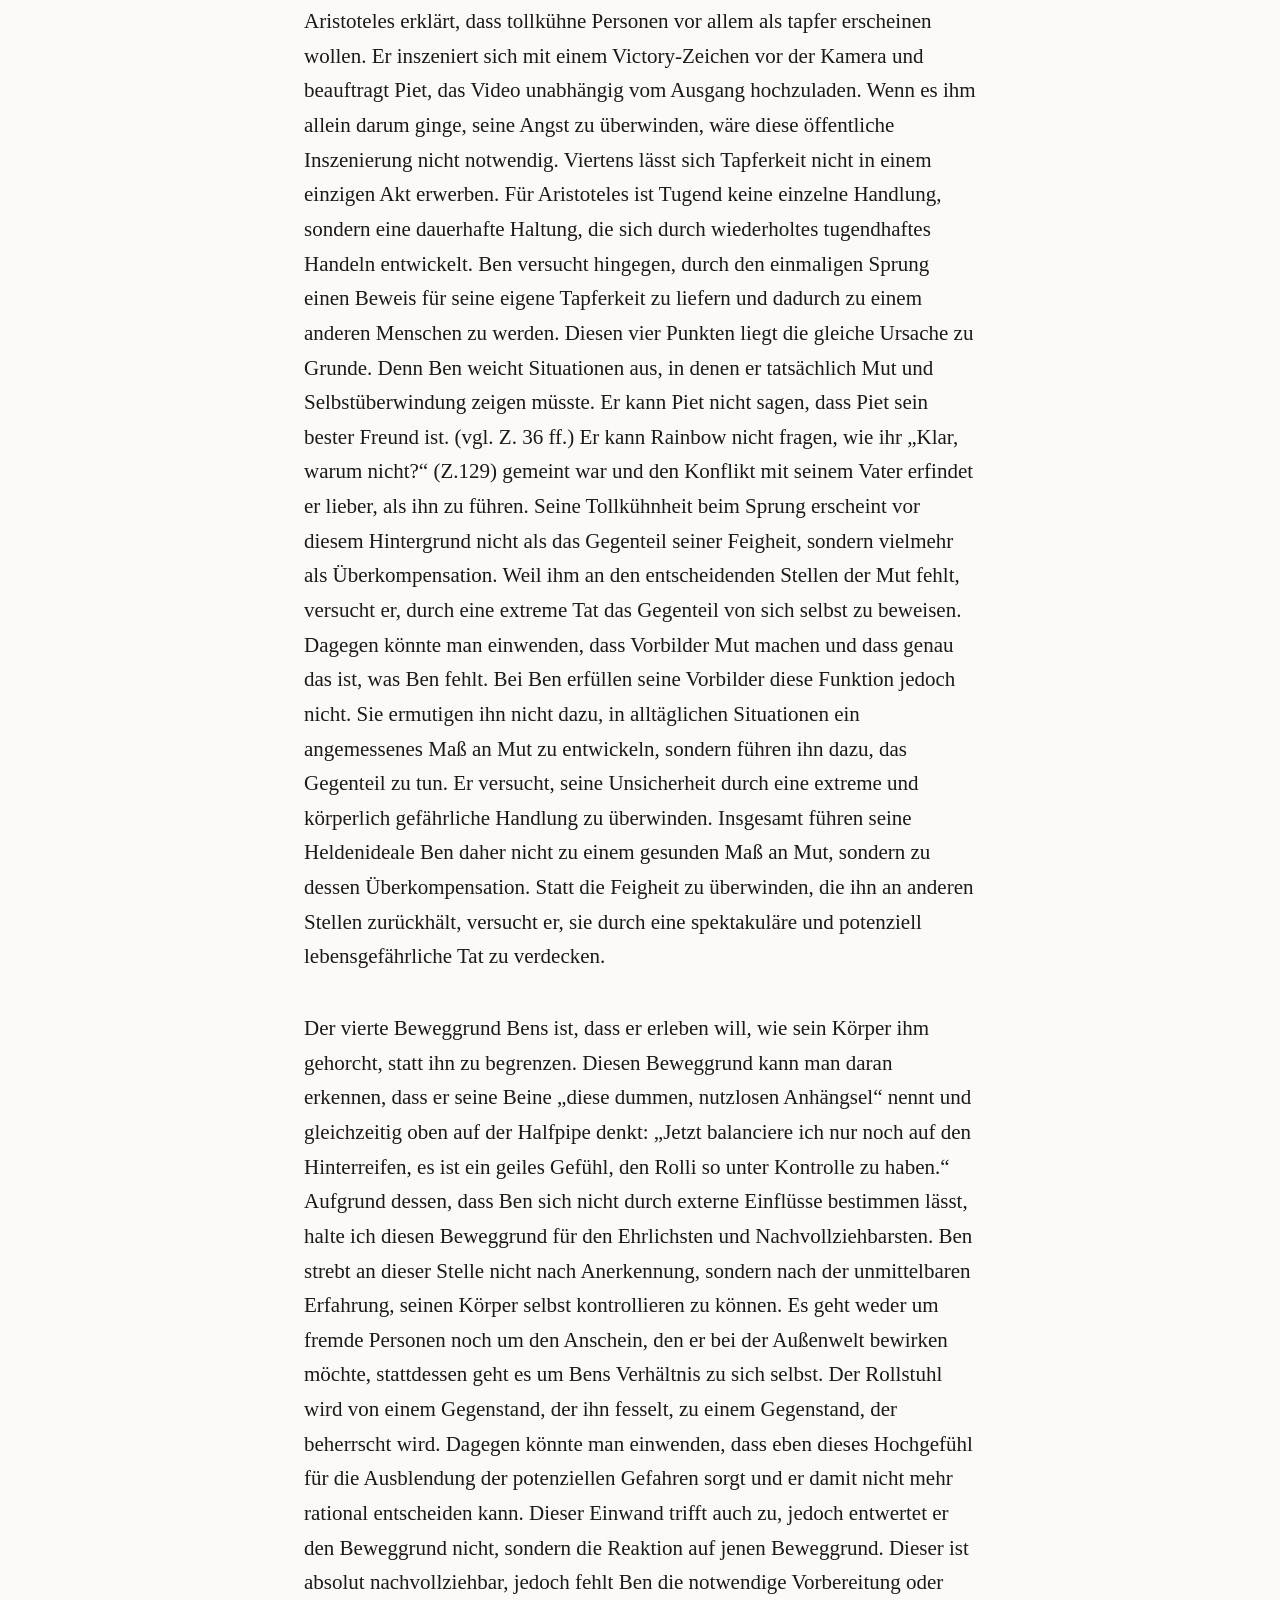
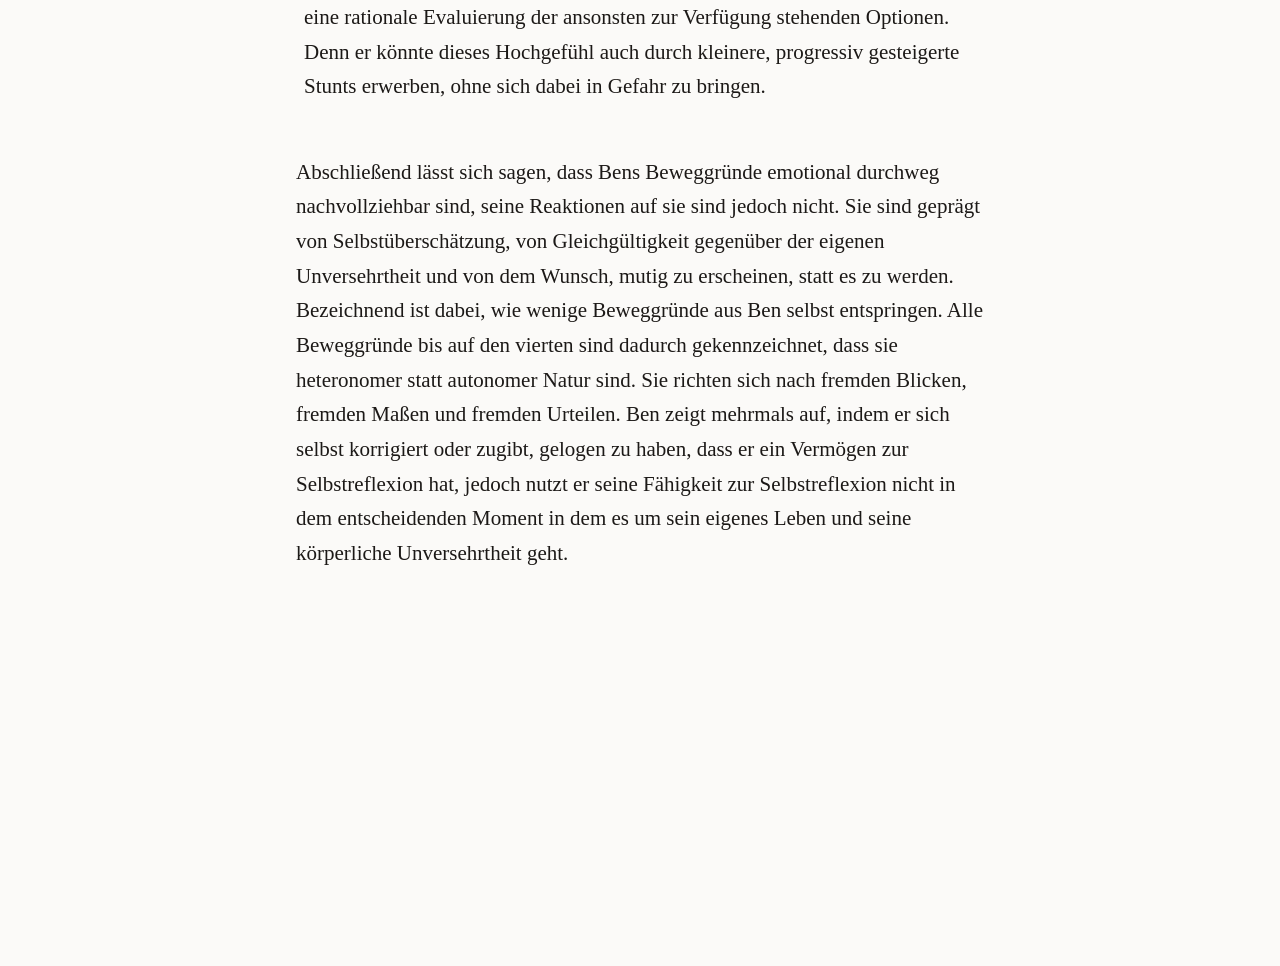
==== commit dacfa259: "Stellungnahme: doppeltes aber und doppelte Verneinung entfernt" ====
--- a/deutsch/index.html
+++ b/deutsch/index.html
@@ -176,7 +176,7 @@
 
   <article class="block" data-block="2">
     <p class="lbl">Beweggrund 2 — Die Maskottchen-Rolle</p>
-    <p><span class="r" data-role="beweggrund" data-label="Beweggrund">Ein weiterer Beweggrund Bens ist, dass er nicht länger als Maskottchen seiner Freundesgruppe verstanden werden will.</span> <span class="r" data-role="beleg" data-label="Beleg">Das zeigt sich an der Stelle, an der Johnny ihm zuruft: „Du bist doch unser Maskottchen!&quot;, und Ben für sich antwortet: „Aber ich hab keinen Bock, den Rest meines Lebens bloß das Scheißmaskottchen von anderen Leuten zu sein.&quot;</span> <span class="r" data-role="these" data-label="These">Ich halte diesen Beweggrund für berechtigt.</span> <span class="r" data-role="begruendung" data-label="Begründung">Denn Ben verlangt hier nichts anderes als das, was jedem Menschen zusteht. „Maskottchen&quot; ist ein Funktionsbegriff. Es soll der Gruppe Glück bringen und begleitet sie, ist aber am Geschehen selbst nicht beteiligt. Wer so bezeichnet wird, ist über seinen Nutzen für andere bestimmt und nicht über sich selbst. Genau das trifft Bens Stellung. Johnny nimmt ihn zu Wettkämpfen mit oder trifft sich mit ihm in der Freizeit, aber Ben ist selbst nie ein Akteur. Er ist dabei, aber er handelt nicht. Bezeichnend ist, womit Johnny ihn im entscheidenden Moment zurückhalten will, denn Johnny argumentiert nicht mit Bens eigener Sicherheit, sondern mit „Wir brauchen dich noch! Du bist doch unser Maskottchen!&quot; Die Sorge um Ben beruht auf den Nutzen für die Gruppe. Niemand sollte jedoch ausschließlich über seine Funktion für andere bestimmt werden. Jeder hat das Recht, als Zweck an sich selbst zu gelten und nicht nur als Mittel für fremde Zwecke. Ben fordert nichts darüber hinaus. Wer sich dagegen wehrt, beweist damit keinen Undank, sondern Selbstachtung.</span> <span class="r" data-role="einwand" data-label="Einwand">Dagegen könnte man einwenden, dass Bens Freunde ihn nicht als bloßes Mittel zum Zweck sehen, sondern tatsächlich als Zweck an sich selbst. Piet trägt ihn hoch, obwohl er die Aktion für falsch hält, „weil er weiß, dass mir das hier wirklich wichtig ist.&quot; Johnny versucht ihn zurückzuhalten, und in seiner Stimme liegt Angst.</span> <span class="r" data-role="entkraeftung" data-label="Entkräftung">Dieser Einwand trifft zu, und er relativiert Bens Deutung. Seine Freunde behandeln ihn nicht als Sache. Der Einwand entkräftet aber Bens Beweggrund aber nicht, weil es hier nicht um die Gesinnung der Einzelnen geht, sondern um die Rolle, die ihm alle gemeinsam zuweisen. Niemand in dieser Gruppe ist auf den Gedanken gekommen, wie Ben mitmachen könnte. Sie nehmen ihn mit, statt ihn zum Akteur werden zu lassen. Ben bringt das selbst auf den Punkt: „Wenn es auf dieser Welt einigermaßen gerecht zugehen würde, würde mir Johnny beibringen, wie man sie richtig kaut.“ (Z. 92 ff.)</span> <span class="r" data-role="fazit" data-label="Fazit">Insgesamt ist Bens Anspruch also berechtigt, die Art seiner Einlösung jedoch nicht. Sein Ziel besteht darin, nicht länger auf seinen Nutzen für andere reduziert zu werden. Für dieses Ziel setzt er seine körperliche Unversehrtheit aufs Spiel. Damit gerät sein Handeln in Widerspruch zu dem Anspruch, den es durchsetzen soll. Er verlangt, als Zweck an sich selbst behandelt zu werden, und behandelt dabei sich selbst als bloßes Mittel.</span></p>
+    <p><span class="r" data-role="beweggrund" data-label="Beweggrund">Ein weiterer Beweggrund Bens ist, dass er nicht länger als Maskottchen seiner Freundesgruppe verstanden werden will.</span> <span class="r" data-role="beleg" data-label="Beleg">Das zeigt sich an der Stelle, an der Johnny ihm zuruft: „Du bist doch unser Maskottchen!&quot;, und Ben für sich antwortet: „Aber ich hab keinen Bock, den Rest meines Lebens bloß das Scheißmaskottchen von anderen Leuten zu sein.&quot;</span> <span class="r" data-role="these" data-label="These">Ich halte diesen Beweggrund für berechtigt.</span> <span class="r" data-role="begruendung" data-label="Begründung">Denn Ben verlangt hier nichts anderes als das, was jedem Menschen zusteht. „Maskottchen&quot; ist ein Funktionsbegriff. Es soll der Gruppe Glück bringen und begleitet sie, ist aber am Geschehen selbst nicht beteiligt. Wer so bezeichnet wird, ist über seinen Nutzen für andere bestimmt und nicht über sich selbst. Genau das trifft Bens Stellung. Johnny nimmt ihn zu Wettkämpfen mit oder trifft sich mit ihm in der Freizeit, aber Ben ist selbst nie ein Akteur. Er ist dabei, aber er handelt nicht. Bezeichnend ist, womit Johnny ihn im entscheidenden Moment zurückhalten will, denn Johnny argumentiert nicht mit Bens eigener Sicherheit, sondern mit „Wir brauchen dich noch! Du bist doch unser Maskottchen!&quot; Die Sorge um Ben beruht auf den Nutzen für die Gruppe. Niemand sollte jedoch ausschließlich über seine Funktion für andere bestimmt werden. Jeder hat das Recht, als Zweck an sich selbst zu gelten und nicht nur als Mittel für fremde Zwecke. Ben fordert nichts darüber hinaus. Wer sich dagegen wehrt, beweist damit keinen Undank, sondern Selbstachtung.</span> <span class="r" data-role="einwand" data-label="Einwand">Dagegen könnte man einwenden, dass Bens Freunde ihn nicht als bloßes Mittel zum Zweck sehen, sondern tatsächlich als Zweck an sich selbst. Piet trägt ihn hoch, obwohl er die Aktion für falsch hält, „weil er weiß, dass mir das hier wirklich wichtig ist.&quot; Johnny versucht ihn zurückzuhalten, und in seiner Stimme liegt Angst.</span> <span class="r" data-role="entkraeftung" data-label="Entkräftung">Dieser Einwand trifft zu, und er relativiert Bens Deutung. Seine Freunde behandeln ihn nicht als Sache. Der Einwand entkräftet aber Bens Beweggrund nicht, weil es hier nicht um die Gesinnung der Einzelnen geht, sondern um die Rolle, die ihm alle gemeinsam zuweisen. Niemand in dieser Gruppe ist auf den Gedanken gekommen, wie Ben mitmachen könnte. Sie nehmen ihn mit, statt ihn zum Akteur werden zu lassen. Ben bringt das selbst auf den Punkt: „Wenn es auf dieser Welt einigermaßen gerecht zugehen würde, würde mir Johnny beibringen, wie man sie richtig kaut.“ (Z. 92 ff.)</span> <span class="r" data-role="fazit" data-label="Fazit">Insgesamt ist Bens Anspruch also berechtigt, die Art seiner Einlösung jedoch nicht. Sein Ziel besteht darin, nicht länger auf seinen Nutzen für andere reduziert zu werden. Für dieses Ziel setzt er seine körperliche Unversehrtheit aufs Spiel. Damit gerät sein Handeln in Widerspruch zu dem Anspruch, den es durchsetzen soll. Er verlangt, als Zweck an sich selbst behandelt zu werden, und behandelt dabei sich selbst als bloßes Mittel.</span></p>
   </article>
 
   <article class="block" data-block="3">
@@ -192,7 +192,7 @@
 
 <section class="part" data-part="schluss">
   <p class="lbl">Schluss</p>
-  <p>Abschließend lässt sich sagen, dass Bens Beweggründe emotional durchweg nachvollziehbar sind, seine Reaktionen auf sie sind jedoch nicht. Sie sind geprägt von Selbstüberschätzung, von Gleichgültigkeit gegenüber der eigenen Unversehrtheit und von dem Wunsch, mutig zu erscheinen, statt es zu werden. Bezeichnend ist dabei, wie wenige Beweggründe aus Ben selbst entspringen. Alle Beweggründe bis auf den vierten sind dadurch gekennzeichnet, dass sie heteronomer statt autonomer Natur sind. Sie richten sich nach fremden Blicken, fremden Maßen und fremden Urteilen. Ben zeigt mehrmals auf, indem er sich selbst korrigiert oder zugibt, gelogen zu haben, dass er ein Vermögen zur Selbstreflexion hat, jedoch nutzt er seine Fähigkeit zur Selbstreflexion nicht in dem entscheidenden Moment nicht in dem es um sein eigenes Leben und seine körperliche Unversehrtheit geht.</p>
+  <p>Abschließend lässt sich sagen, dass Bens Beweggründe emotional durchweg nachvollziehbar sind, seine Reaktionen auf sie sind jedoch nicht. Sie sind geprägt von Selbstüberschätzung, von Gleichgültigkeit gegenüber der eigenen Unversehrtheit und von dem Wunsch, mutig zu erscheinen, statt es zu werden. Bezeichnend ist dabei, wie wenige Beweggründe aus Ben selbst entspringen. Alle Beweggründe bis auf den vierten sind dadurch gekennzeichnet, dass sie heteronomer statt autonomer Natur sind. Sie richten sich nach fremden Blicken, fremden Maßen und fremden Urteilen. Ben zeigt mehrmals auf, indem er sich selbst korrigiert oder zugibt, gelogen zu haben, dass er ein Vermögen zur Selbstreflexion hat, jedoch nutzt er seine Fähigkeit zur Selbstreflexion nicht in dem entscheidenden Moment in dem es um sein eigenes Leben und seine körperliche Unversehrtheit geht.</p>
 </section>
 
 </main>
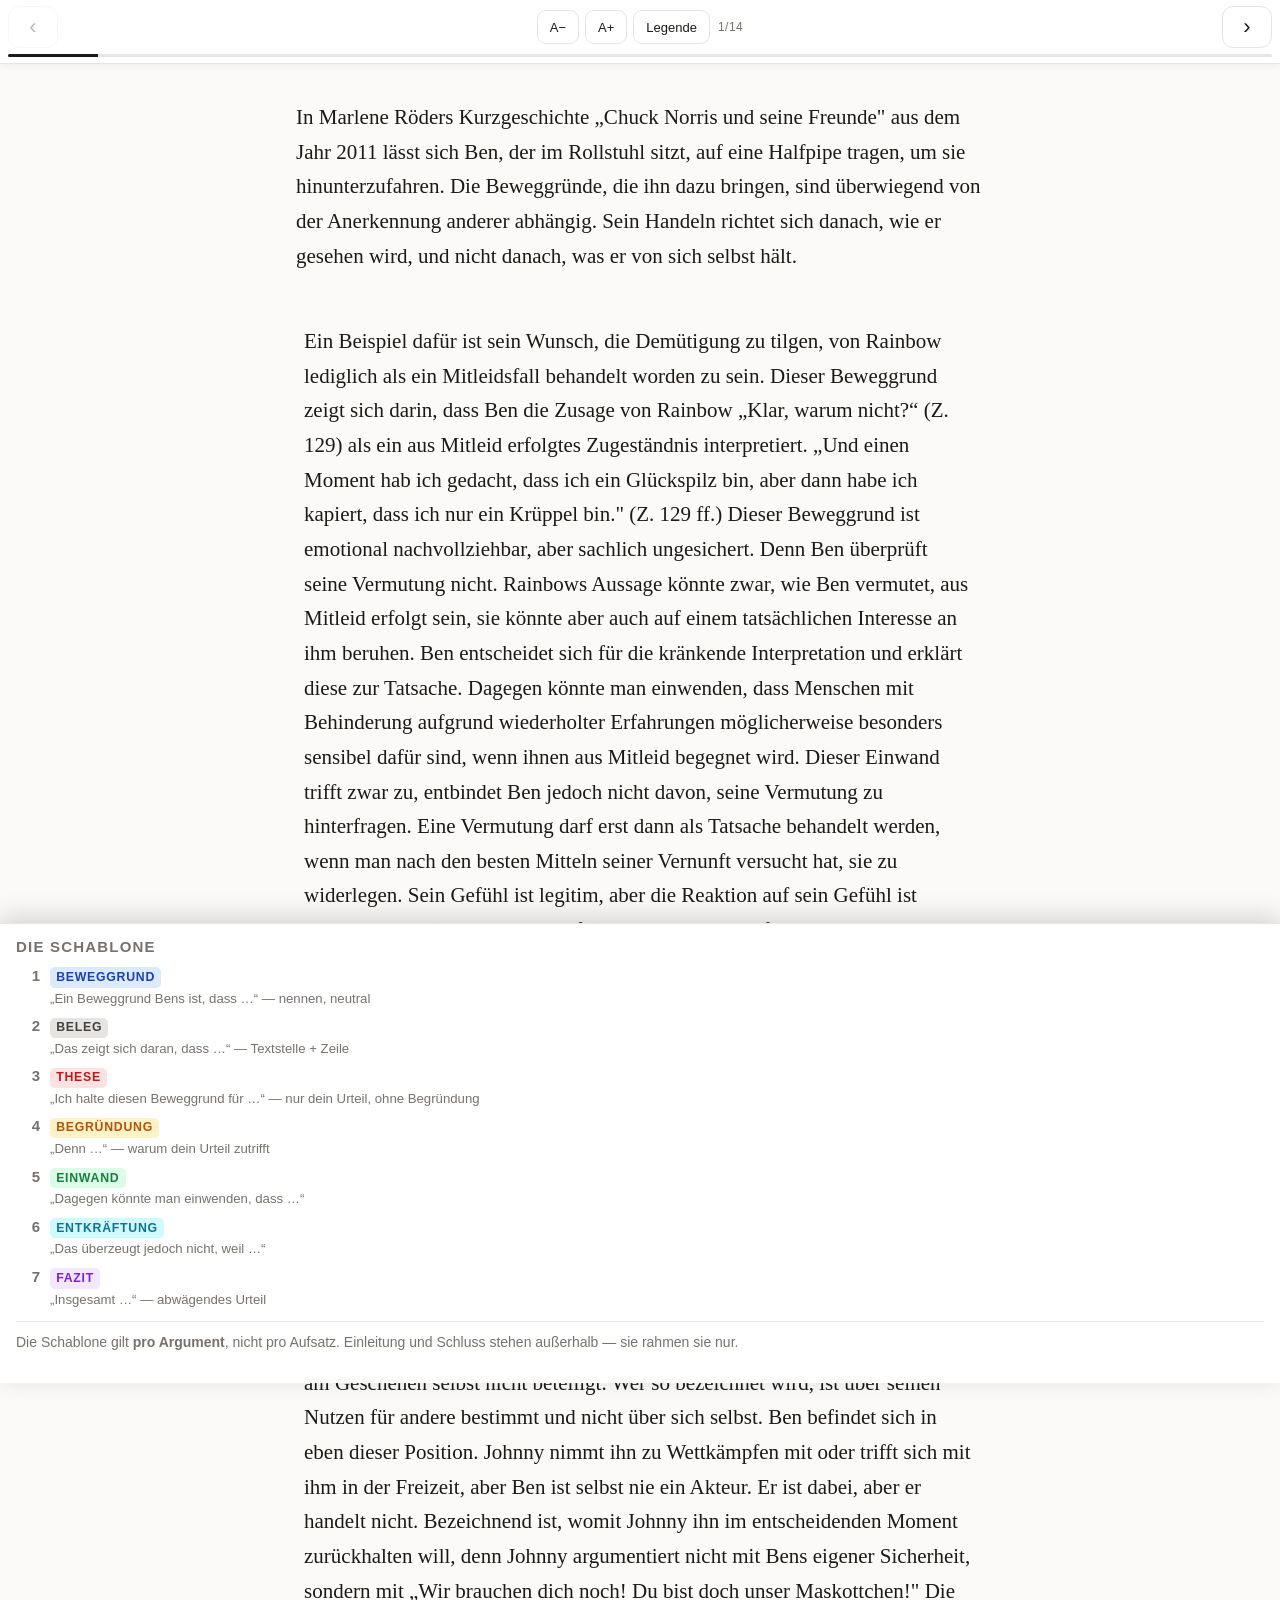
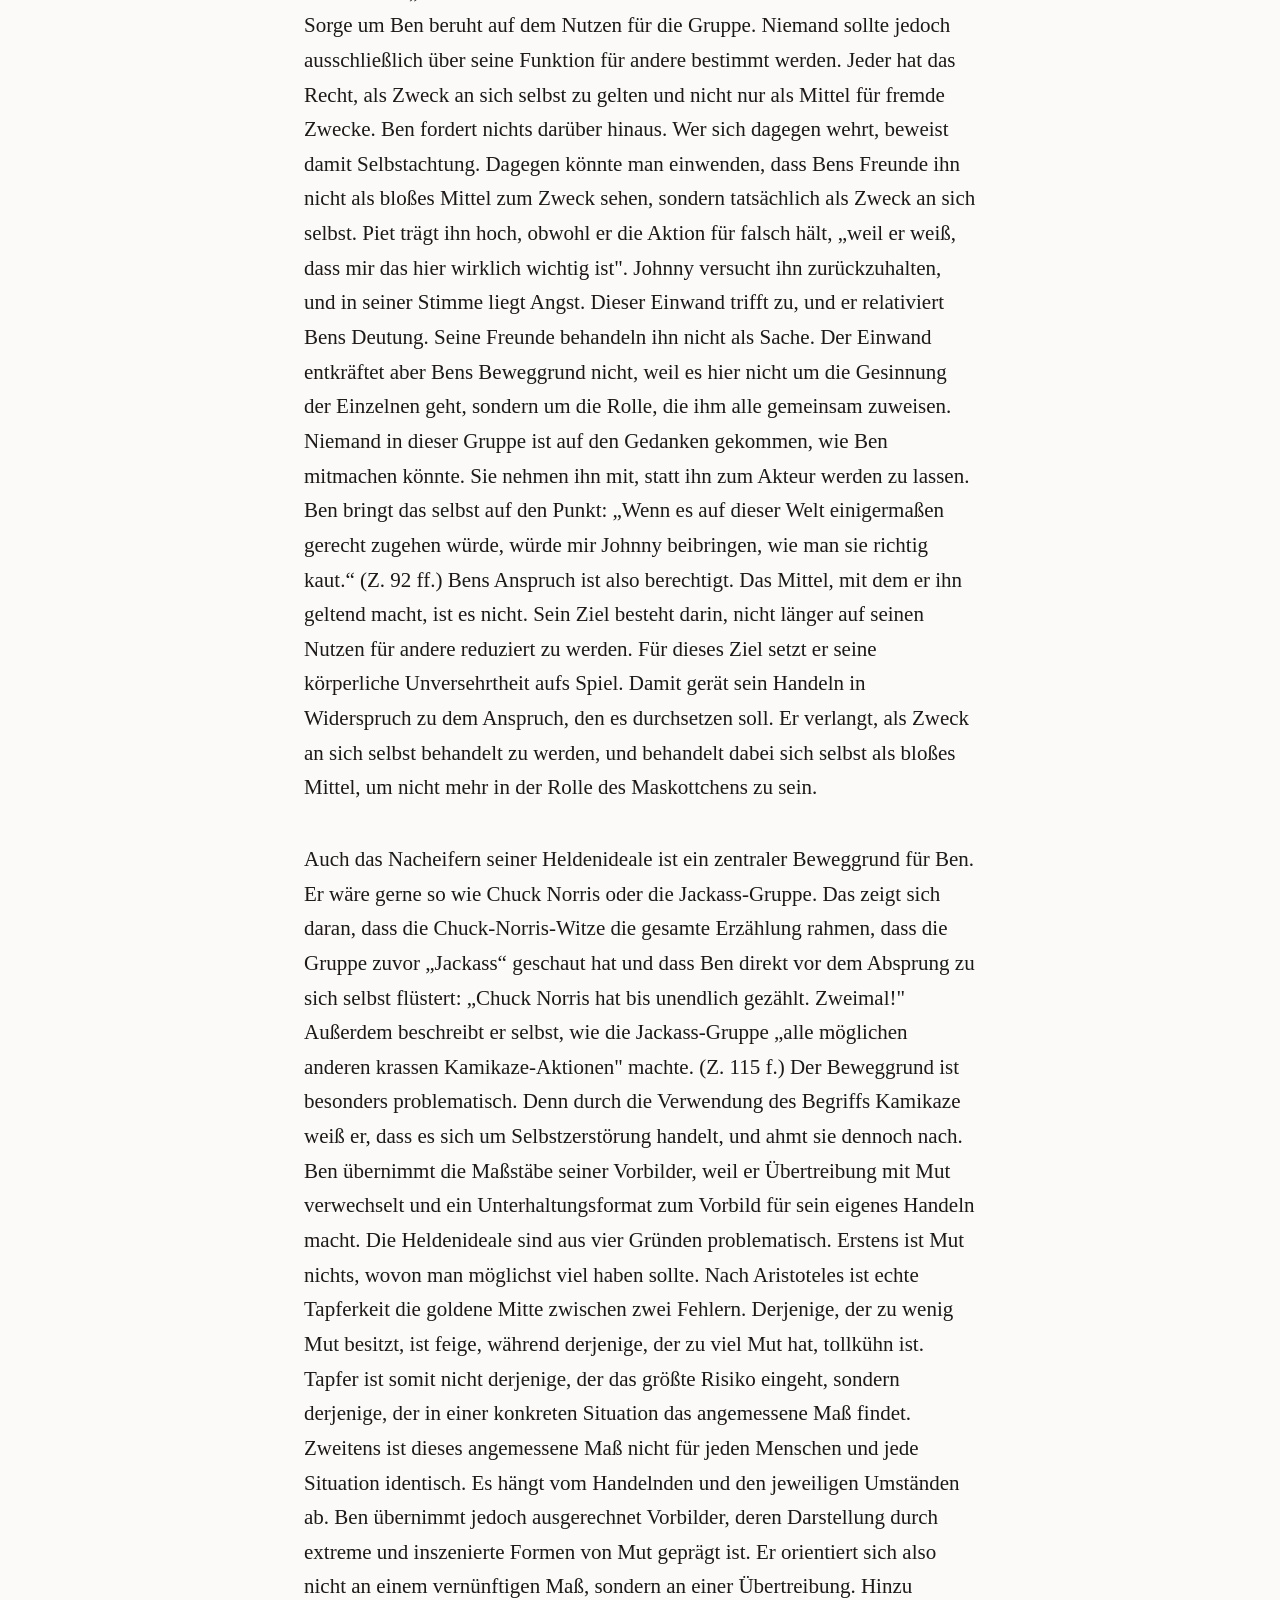
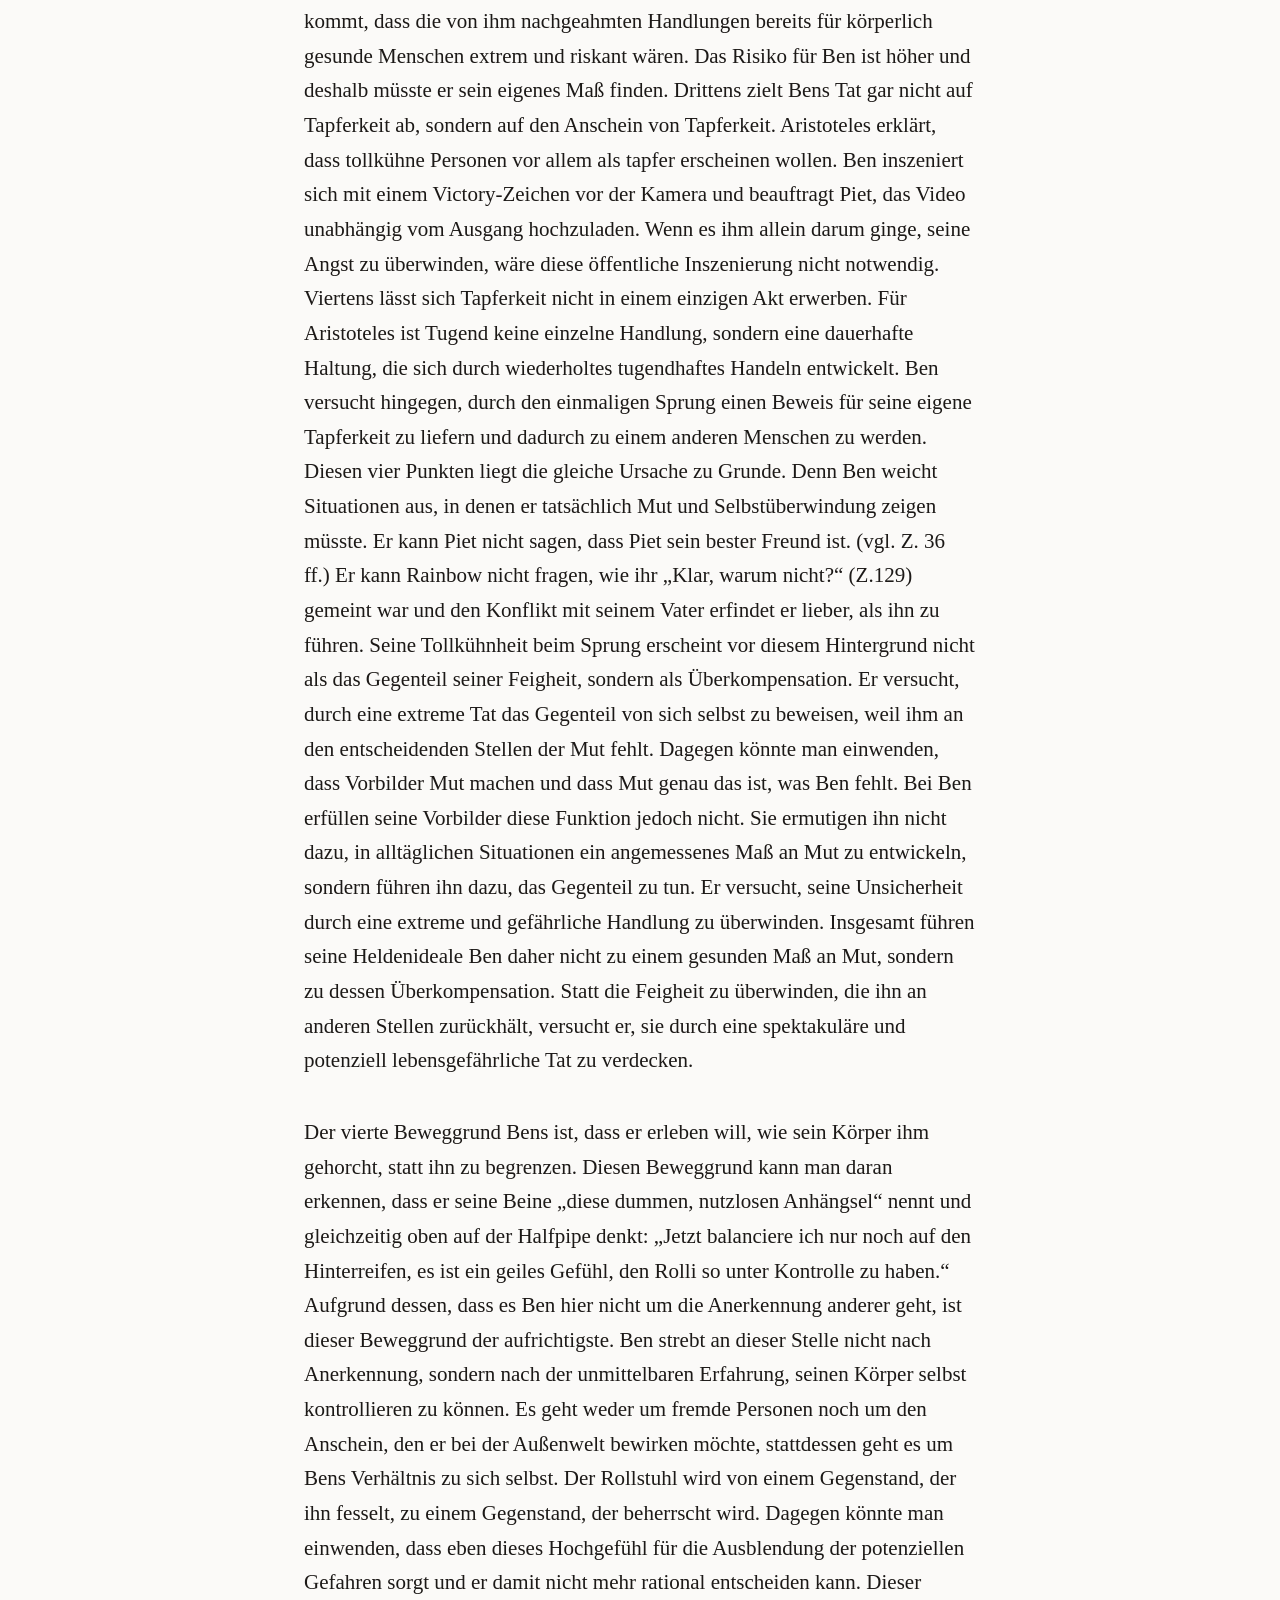
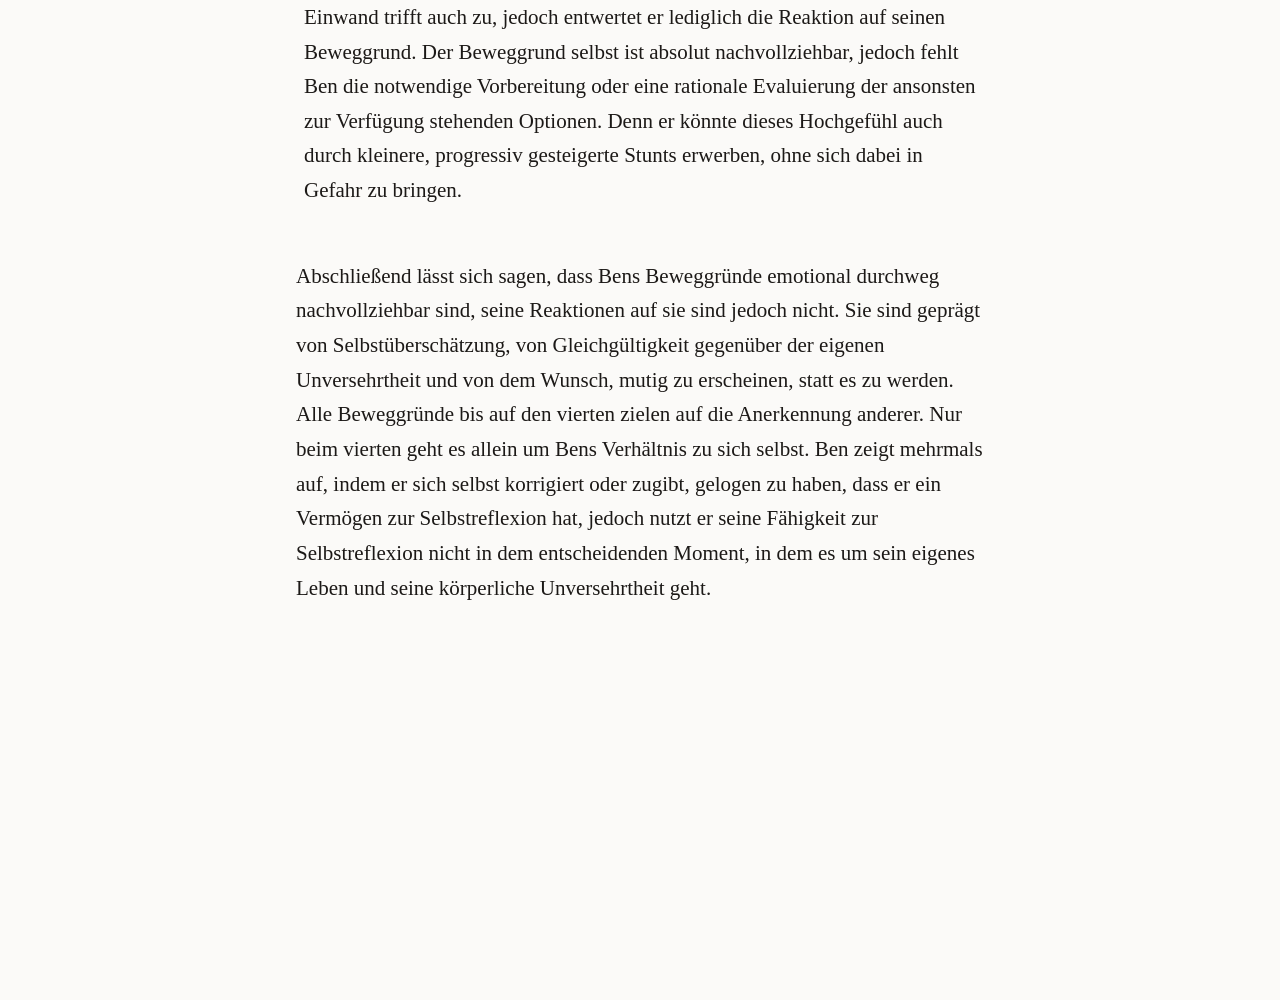
==== commit 382b4574: "Stellungnahme: Einleitung ergaenzt, Anerkennungsrahmen statt heteronom/autonom" ====
--- a/deutsch/index.html
+++ b/deutsch/index.html
@@ -163,7 +163,7 @@
 
 <section class="part" data-part="einleitung">
   <p class="lbl">Einleitung</p>
-  <p>Bens Beweggründe sind hauptsächlich heteronomer Natur. Sein Handeln richtet sich häufig nach den Erwartungen und Urteilen anderer.</p>
+  <p>In Marlene Röders Kurzgeschichte „Chuck Norris und seine Freunde&quot; aus dem Jahr 2011 lässt sich Ben, der im Rollstuhl sitzt, auf eine Halfpipe tragen, um sie hinunterzufahren. Die Beweggründe, die ihn dazu bringen, sind überwiegend von der Anerkennung anderer abhängig. Sein Handeln richtet sich danach, wie er gesehen wird, und nicht danach, was er von sich selbst hält.</p>
 </section>
 
 <section class="part" data-part="hauptteil">
@@ -171,28 +171,28 @@
 
   <article class="block" data-block="1">
     <p class="lbl">Beweggrund 1 — Rainbows Zusage</p>
-    <p><span class="r" data-role="beweggrund" data-label="Beweggrund">Ein Beispiel dafür ist sein Wunsch, die Demütigung zu tilgen, von Rainbow lediglich als ein Mitleidsfall behandelt worden zu sein.</span> <span class="r" data-role="beleg" data-label="Beleg">Dieser Beweggrund zeigt sich darin, dass Ben die Zusage von Rainbow „Klar, warum nicht?“ (Z. 129) zu einem gemeinsamen Treffen sofort als ein aus Mitleid erfolgtes Zugeständnis interpretiert. „Und einen Moment hab ich gedacht, dass ich ein Glückspilz bin, aber dann habe ich kapiert, dass ich nur ein Krüppel bin.&quot; (Z. 129 ff.)</span> <span class="r" data-role="these" data-label="These">Dieser Beweggrund ist emotional nachvollziehbar, aber sachlich ungesichert.</span> <span class="r" data-role="begruendung" data-label="Begründung">Denn Ben überprüft seine Vermutung nicht. Rainbows Aussage könnte zwar, wie Ben vermutet, aus Mitleid erfolgt sein, sie könnte aber auch auf einem tatsächlichen Interesse an ihm beruhen. Ben entscheidet sich für die kränkende Interpretation und erklärt diese zur Tatsache.</span> <span class="r" data-role="einwand" data-label="Einwand">Dagegen könnte man einwenden, dass Menschen mit Behinderung aufgrund wiederholter Erfahrungen möglicherweise besonders sensibel dafür sind, wenn ihnen aus Mitleid begegnet wird.</span> <span class="r" data-role="entkraeftung" data-label="Entkräftung">Dieser Einwand trifft zwar zu, entbindet Ben jedoch nicht davon, seine Vermutung zu hinterfragen. Eine Vermutung darf erst dann als Tatsache behandelt werden, wenn man nach den besten Mitteln seiner Vernunft versucht hat, sie zu widerlegen.</span> <span class="r" data-role="fazit" data-label="Fazit">Sein Gefühl ist legitim, aber die Reaktion auf sein Gefühl ist problematisch. Er begibt sich auf Basis seiner ungeprüften Interpretation in eine lebensgefährliche Situation. Damit steht die Gefahr, in die er sich begibt, in keinem angemessenen Verhältnis zu der Gewissheit, mit der er seine eigene Interpretation als Tatsache behandelt.</span></p>
+    <p><span class="r" data-role="beweggrund" data-label="Beweggrund">Ein Beispiel dafür ist sein Wunsch, die Demütigung zu tilgen, von Rainbow lediglich als ein Mitleidsfall behandelt worden zu sein.</span> <span class="r" data-role="beleg" data-label="Beleg">Dieser Beweggrund zeigt sich darin, dass Ben die Zusage von Rainbow „Klar, warum nicht?“ (Z. 129) als ein aus Mitleid erfolgtes Zugeständnis interpretiert. „Und einen Moment hab ich gedacht, dass ich ein Glückspilz bin, aber dann habe ich kapiert, dass ich nur ein Krüppel bin.&quot; (Z. 129 ff.)</span> <span class="r" data-role="these" data-label="These">Dieser Beweggrund ist emotional nachvollziehbar, aber sachlich ungesichert.</span> <span class="r" data-role="begruendung" data-label="Begründung">Denn Ben überprüft seine Vermutung nicht. Rainbows Aussage könnte zwar, wie Ben vermutet, aus Mitleid erfolgt sein, sie könnte aber auch auf einem tatsächlichen Interesse an ihm beruhen. Ben entscheidet sich für die kränkende Interpretation und erklärt diese zur Tatsache.</span> <span class="r" data-role="einwand" data-label="Einwand">Dagegen könnte man einwenden, dass Menschen mit Behinderung aufgrund wiederholter Erfahrungen möglicherweise besonders sensibel dafür sind, wenn ihnen aus Mitleid begegnet wird.</span> <span class="r" data-role="entkraeftung" data-label="Entkräftung">Dieser Einwand trifft zwar zu, entbindet Ben jedoch nicht davon, seine Vermutung zu hinterfragen. Eine Vermutung darf erst dann als Tatsache behandelt werden, wenn man nach den besten Mitteln seiner Vernunft versucht hat, sie zu widerlegen.</span> <span class="r" data-role="fazit" data-label="Fazit">Sein Gefühl ist legitim, aber die Reaktion auf sein Gefühl ist problematisch. Er begibt sich auf Basis seiner ungeprüften Interpretation in eine lebensgefährliche Situation. Damit steht die Gefahr, in die er sich begibt, in keinem angemessenen Verhältnis zu der Gewissheit, mit der er seine eigene Interpretation als Tatsache behandelt.</span></p>
   </article>
 
   <article class="block" data-block="2">
     <p class="lbl">Beweggrund 2 — Die Maskottchen-Rolle</p>
-    <p><span class="r" data-role="beweggrund" data-label="Beweggrund">Ein weiterer Beweggrund Bens ist, dass er nicht länger als Maskottchen seiner Freundesgruppe verstanden werden will.</span> <span class="r" data-role="beleg" data-label="Beleg">Das zeigt sich an der Stelle, an der Johnny ihm zuruft: „Du bist doch unser Maskottchen!&quot;, und Ben für sich antwortet: „Aber ich hab keinen Bock, den Rest meines Lebens bloß das Scheißmaskottchen von anderen Leuten zu sein.&quot;</span> <span class="r" data-role="these" data-label="These">Ich halte diesen Beweggrund für berechtigt.</span> <span class="r" data-role="begruendung" data-label="Begründung">Denn Ben verlangt hier nichts anderes als das, was jedem Menschen zusteht. „Maskottchen&quot; ist ein Funktionsbegriff. Es soll der Gruppe Glück bringen und begleitet sie, ist aber am Geschehen selbst nicht beteiligt. Wer so bezeichnet wird, ist über seinen Nutzen für andere bestimmt und nicht über sich selbst. Genau das trifft Bens Stellung. Johnny nimmt ihn zu Wettkämpfen mit oder trifft sich mit ihm in der Freizeit, aber Ben ist selbst nie ein Akteur. Er ist dabei, aber er handelt nicht. Bezeichnend ist, womit Johnny ihn im entscheidenden Moment zurückhalten will, denn Johnny argumentiert nicht mit Bens eigener Sicherheit, sondern mit „Wir brauchen dich noch! Du bist doch unser Maskottchen!&quot; Die Sorge um Ben beruht auf den Nutzen für die Gruppe. Niemand sollte jedoch ausschließlich über seine Funktion für andere bestimmt werden. Jeder hat das Recht, als Zweck an sich selbst zu gelten und nicht nur als Mittel für fremde Zwecke. Ben fordert nichts darüber hinaus. Wer sich dagegen wehrt, beweist damit keinen Undank, sondern Selbstachtung.</span> <span class="r" data-role="einwand" data-label="Einwand">Dagegen könnte man einwenden, dass Bens Freunde ihn nicht als bloßes Mittel zum Zweck sehen, sondern tatsächlich als Zweck an sich selbst. Piet trägt ihn hoch, obwohl er die Aktion für falsch hält, „weil er weiß, dass mir das hier wirklich wichtig ist.&quot; Johnny versucht ihn zurückzuhalten, und in seiner Stimme liegt Angst.</span> <span class="r" data-role="entkraeftung" data-label="Entkräftung">Dieser Einwand trifft zu, und er relativiert Bens Deutung. Seine Freunde behandeln ihn nicht als Sache. Der Einwand entkräftet aber Bens Beweggrund nicht, weil es hier nicht um die Gesinnung der Einzelnen geht, sondern um die Rolle, die ihm alle gemeinsam zuweisen. Niemand in dieser Gruppe ist auf den Gedanken gekommen, wie Ben mitmachen könnte. Sie nehmen ihn mit, statt ihn zum Akteur werden zu lassen. Ben bringt das selbst auf den Punkt: „Wenn es auf dieser Welt einigermaßen gerecht zugehen würde, würde mir Johnny beibringen, wie man sie richtig kaut.“ (Z. 92 ff.)</span> <span class="r" data-role="fazit" data-label="Fazit">Insgesamt ist Bens Anspruch also berechtigt, die Art seiner Einlösung jedoch nicht. Sein Ziel besteht darin, nicht länger auf seinen Nutzen für andere reduziert zu werden. Für dieses Ziel setzt er seine körperliche Unversehrtheit aufs Spiel. Damit gerät sein Handeln in Widerspruch zu dem Anspruch, den es durchsetzen soll. Er verlangt, als Zweck an sich selbst behandelt zu werden, und behandelt dabei sich selbst als bloßes Mittel.</span></p>
+    <p><span class="r" data-role="beweggrund" data-label="Beweggrund">Ein weiterer Beweggrund Bens ist, dass er nicht länger als Maskottchen seiner Freundesgruppe verstanden werden will.</span> <span class="r" data-role="beleg" data-label="Beleg">Das zeigt sich an der Stelle, an der Johnny ihm zuruft: „Du bist doch unser Maskottchen!&quot;, und Ben für sich antwortet: „Aber ich hab keinen Bock, den Rest meines Lebens bloß das Scheißmaskottchen von anderen Leuten zu sein.&quot;</span> <span class="r" data-role="these" data-label="These">Der diesem Beweggrund zugrunde liegende Anspruch ist berechtigt.</span> <span class="r" data-role="begruendung" data-label="Begründung">Denn Ben verlangt hier nichts anderes als das, was jedem Menschen zusteht. „Maskottchen&quot; ist ein Funktionsbegriff. Es soll der Gruppe Glück bringen und begleitet sie, ist aber am Geschehen selbst nicht beteiligt. Wer so bezeichnet wird, ist über seinen Nutzen für andere bestimmt und nicht über sich selbst. Ben befindet sich in eben dieser Position. Johnny nimmt ihn zu Wettkämpfen mit oder trifft sich mit ihm in der Freizeit, aber Ben ist selbst nie ein Akteur. Er ist dabei, aber er handelt nicht. Bezeichnend ist, womit Johnny ihn im entscheidenden Moment zurückhalten will, denn Johnny argumentiert nicht mit Bens eigener Sicherheit, sondern mit „Wir brauchen dich noch! Du bist doch unser Maskottchen!&quot; Die Sorge um Ben beruht auf dem Nutzen für die Gruppe. Niemand sollte jedoch ausschließlich über seine Funktion für andere bestimmt werden. Jeder hat das Recht, als Zweck an sich selbst zu gelten und nicht nur als Mittel für fremde Zwecke. Ben fordert nichts darüber hinaus. Wer sich dagegen wehrt, beweist damit Selbstachtung.</span> <span class="r" data-role="einwand" data-label="Einwand">Dagegen könnte man einwenden, dass Bens Freunde ihn nicht als bloßes Mittel zum Zweck sehen, sondern tatsächlich als Zweck an sich selbst. Piet trägt ihn hoch, obwohl er die Aktion für falsch hält, „weil er weiß, dass mir das hier wirklich wichtig ist&quot;. Johnny versucht ihn zurückzuhalten, und in seiner Stimme liegt Angst.</span> <span class="r" data-role="entkraeftung" data-label="Entkräftung">Dieser Einwand trifft zu, und er relativiert Bens Deutung. Seine Freunde behandeln ihn nicht als Sache. Der Einwand entkräftet aber Bens Beweggrund nicht, weil es hier nicht um die Gesinnung der Einzelnen geht, sondern um die Rolle, die ihm alle gemeinsam zuweisen. Niemand in dieser Gruppe ist auf den Gedanken gekommen, wie Ben mitmachen könnte. Sie nehmen ihn mit, statt ihn zum Akteur werden zu lassen. Ben bringt das selbst auf den Punkt: „Wenn es auf dieser Welt einigermaßen gerecht zugehen würde, würde mir Johnny beibringen, wie man sie richtig kaut.“ (Z. 92 ff.)</span> <span class="r" data-role="fazit" data-label="Fazit">Bens Anspruch ist also berechtigt. Das Mittel, mit dem er ihn geltend macht, ist es nicht. Sein Ziel besteht darin, nicht länger auf seinen Nutzen für andere reduziert zu werden. Für dieses Ziel setzt er seine körperliche Unversehrtheit aufs Spiel. Damit gerät sein Handeln in Widerspruch zu dem Anspruch, den es durchsetzen soll. Er verlangt, als Zweck an sich selbst behandelt zu werden, und behandelt dabei sich selbst als bloßes Mittel, um nicht mehr in der Rolle des Maskottchens zu sein.</span></p>
   </article>
 
   <article class="block" data-block="3">
     <p class="lbl">Beweggrund 3 — Die Heldenideale</p>
-    <p><span class="r" data-role="beweggrund" data-label="Beweggrund">Auch das Nacheifern seiner Heldenideale ist ein zentraler Beweggrund für Ben. Er wäre gerne so wie Chuck Norris oder die Jackass-Gruppe.</span> <span class="r" data-role="beleg" data-label="Beleg">Das zeigt sich daran, dass die Chuck-Norris-Witze die gesamte Erzählung rahmen, dass die Gruppe zuvor „Jackass“ geschaut hat und dass Ben direkt vor dem Absprung zu sich selbst flüstert: „Chuck Norris hat bis unendlich gezählt. Zweimal!&quot; Außerdem beschreibt er selbst, wie die Jackass-Gruppe „alle möglichen anderen krassen Kamikaze-Aktionen&quot; machte. (Z. 115 f.)</span> <span class="r" data-role="these" data-label="These">Der Beweggrund ist besonders problematisch.</span> <span class="r" data-role="begruendung" data-label="Begründung">Denn durch die Verwendung des Begriffs Kamikaze weiß er, dass es sich um Selbstzerstörung handelt, und ahmt sie dennoch nach. Ben übernimmt die Maßstäbe seiner Vorbilder, weil er Übertreibung mit Mut verwechselt und ein Unterhaltungsformat zum Vorbild für sein eigenes Handeln macht. Die Einschätzung, dass der Beweggrund problematisch ist, lässt sich durch vier Aspekte begründen. Erstens ist Mut nichts, wovon man möglichst viel haben sollte. Nach Aristoteles ist echte Tapferkeit die goldene Mitte zwischen zwei Fehlern. Derjenige, der zu wenig Mut besitzt, ist feige, während derjenige, der zu viel Mut hat, tollkühn ist. Tapfer ist somit nicht derjenige, der das größte Risiko eingeht, sondern derjenige, der in einer konkreten Situation das angemessene Maß findet. Zweitens ist dieses angemessene Maß nicht für jeden Menschen und jede Situation identisch. Es hängt vom Handelnden und den jeweiligen Umständen ab. Ben übernimmt jedoch ausgerechnet Vorbilder, deren Darstellung durch extreme und inszenierte Formen von Mut geprägt sind. Er orientiert sich also nicht an einem vernünftigen Maß, sondern an einer Übertreibung. Hinzu kommt, dass die von ihm nachgeahmten Handlungen bereits für körperlich gesunde Menschen extrem und riskant wären. Das Risiko ist für Ben höher und deshalb bräuchte er ein eigenes Maß. Drittens zielt Bens Tat gar nicht auf Tapferkeit ab, sondern auf den Anschein von Tapferkeit. Aristoteles erklärt, dass tollkühne Personen vor allem als tapfer erscheinen wollen. Er inszeniert sich mit einem Victory-Zeichen vor der Kamera und beauftragt Piet, das Video unabhängig vom Ausgang hochzuladen. Wenn es ihm allein darum ginge, seine Angst zu überwinden, wäre diese öffentliche Inszenierung nicht notwendig. Viertens lässt sich Tapferkeit nicht in einem einzigen Akt erwerben. Für Aristoteles ist Tugend keine einzelne Handlung, sondern eine dauerhafte Haltung, die sich durch wiederholtes tugendhaftes Handeln entwickelt. Ben versucht hingegen, durch den einmaligen Sprung einen Beweis für seine eigene Tapferkeit zu liefern und dadurch zu einem anderen Menschen zu werden. Diesen vier Punkten liegt die gleiche Ursache zu Grunde. Denn Ben weicht Situationen aus, in denen er tatsächlich Mut und Selbstüberwindung zeigen müsste. Er kann Piet nicht sagen, dass Piet sein bester Freund ist. (vgl. Z. 36 ff.) Er kann Rainbow nicht fragen, wie ihr „Klar, warum nicht?“ (Z.129) gemeint war und den Konflikt mit seinem Vater erfindet er lieber, als ihn zu führen. Seine Tollkühnheit beim Sprung erscheint vor diesem Hintergrund nicht als das Gegenteil seiner Feigheit, sondern vielmehr als Überkompensation. Weil ihm an den entscheidenden Stellen der Mut fehlt, versucht er, durch eine extreme Tat das Gegenteil von sich selbst zu beweisen.</span> <span class="r" data-role="einwand" data-label="Einwand">Dagegen könnte man einwenden, dass Vorbilder Mut machen und dass genau das ist, was Ben fehlt.</span> <span class="r" data-role="entkraeftung" data-label="Entkräftung">Bei Ben erfüllen seine Vorbilder diese Funktion jedoch nicht. Sie ermutigen ihn nicht dazu, in alltäglichen Situationen ein angemessenes Maß an Mut zu entwickeln, sondern führen ihn dazu, das Gegenteil zu tun. Er versucht, seine Unsicherheit durch eine extreme und körperlich gefährliche Handlung zu überwinden.</span> <span class="r" data-role="fazit" data-label="Fazit">Insgesamt führen seine Heldenideale Ben daher nicht zu einem gesunden Maß an Mut, sondern zu dessen Überkompensation. Statt die Feigheit zu überwinden, die ihn an anderen Stellen zurückhält, versucht er, sie durch eine spektakuläre und potenziell lebensgefährliche Tat zu verdecken.</span></p>
+    <p><span class="r" data-role="beweggrund" data-label="Beweggrund">Auch das Nacheifern seiner Heldenideale ist ein zentraler Beweggrund für Ben. Er wäre gerne so wie Chuck Norris oder die Jackass-Gruppe.</span> <span class="r" data-role="beleg" data-label="Beleg">Das zeigt sich daran, dass die Chuck-Norris-Witze die gesamte Erzählung rahmen, dass die Gruppe zuvor „Jackass“ geschaut hat und dass Ben direkt vor dem Absprung zu sich selbst flüstert: „Chuck Norris hat bis unendlich gezählt. Zweimal!&quot; Außerdem beschreibt er selbst, wie die Jackass-Gruppe „alle möglichen anderen krassen Kamikaze-Aktionen&quot; machte. (Z. 115 f.)</span> <span class="r" data-role="these" data-label="These">Der Beweggrund ist besonders problematisch.</span> <span class="r" data-role="begruendung" data-label="Begründung">Denn durch die Verwendung des Begriffs Kamikaze weiß er, dass es sich um Selbstzerstörung handelt, und ahmt sie dennoch nach. Ben übernimmt die Maßstäbe seiner Vorbilder, weil er Übertreibung mit Mut verwechselt und ein Unterhaltungsformat zum Vorbild für sein eigenes Handeln macht. Die Heldenideale sind aus vier Gründen problematisch. Erstens ist Mut nichts, wovon man möglichst viel haben sollte. Nach Aristoteles ist echte Tapferkeit die goldene Mitte zwischen zwei Fehlern. Derjenige, der zu wenig Mut besitzt, ist feige, während derjenige, der zu viel Mut hat, tollkühn ist. Tapfer ist somit nicht derjenige, der das größte Risiko eingeht, sondern derjenige, der in einer konkreten Situation das angemessene Maß findet. Zweitens ist dieses angemessene Maß nicht für jeden Menschen und jede Situation identisch. Es hängt vom Handelnden und den jeweiligen Umständen ab. Ben übernimmt jedoch ausgerechnet Vorbilder, deren Darstellung durch extreme und inszenierte Formen von Mut geprägt ist. Er orientiert sich also nicht an einem vernünftigen Maß, sondern an einer Übertreibung. Hinzu kommt, dass die von ihm nachgeahmten Handlungen bereits für körperlich gesunde Menschen extrem und riskant wären. Das Risiko für Ben ist höher und deshalb müsste er sein eigenes Maß finden. Drittens zielt Bens Tat gar nicht auf Tapferkeit ab, sondern auf den Anschein von Tapferkeit. Aristoteles erklärt, dass tollkühne Personen vor allem als tapfer erscheinen wollen. Ben inszeniert sich mit einem Victory-Zeichen vor der Kamera und beauftragt Piet, das Video unabhängig vom Ausgang hochzuladen. Wenn es ihm allein darum ginge, seine Angst zu überwinden, wäre diese öffentliche Inszenierung nicht notwendig. Viertens lässt sich Tapferkeit nicht in einem einzigen Akt erwerben. Für Aristoteles ist Tugend keine einzelne Handlung, sondern eine dauerhafte Haltung, die sich durch wiederholtes tugendhaftes Handeln entwickelt. Ben versucht hingegen, durch den einmaligen Sprung einen Beweis für seine eigene Tapferkeit zu liefern und dadurch zu einem anderen Menschen zu werden. Diesen vier Punkten liegt die gleiche Ursache zu Grunde. Denn Ben weicht Situationen aus, in denen er tatsächlich Mut und Selbstüberwindung zeigen müsste. Er kann Piet nicht sagen, dass Piet sein bester Freund ist. (vgl. Z. 36 ff.) Er kann Rainbow nicht fragen, wie ihr „Klar, warum nicht?“ (Z.129) gemeint war und den Konflikt mit seinem Vater erfindet er lieber, als ihn zu führen. Seine Tollkühnheit beim Sprung erscheint vor diesem Hintergrund nicht als das Gegenteil seiner Feigheit, sondern als Überkompensation. Er versucht, durch eine extreme Tat das Gegenteil von sich selbst zu beweisen, weil ihm an den entscheidenden Stellen der Mut fehlt.</span> <span class="r" data-role="einwand" data-label="Einwand">Dagegen könnte man einwenden, dass Vorbilder Mut machen und dass Mut genau das ist, was Ben fehlt.</span> <span class="r" data-role="entkraeftung" data-label="Entkräftung">Bei Ben erfüllen seine Vorbilder diese Funktion jedoch nicht. Sie ermutigen ihn nicht dazu, in alltäglichen Situationen ein angemessenes Maß an Mut zu entwickeln, sondern führen ihn dazu, das Gegenteil zu tun. Er versucht, seine Unsicherheit durch eine extreme und gefährliche Handlung zu überwinden.</span> <span class="r" data-role="fazit" data-label="Fazit">Insgesamt führen seine Heldenideale Ben daher nicht zu einem gesunden Maß an Mut, sondern zu dessen Überkompensation. Statt die Feigheit zu überwinden, die ihn an anderen Stellen zurückhält, versucht er, sie durch eine spektakuläre und potenziell lebensgefährliche Tat zu verdecken.</span></p>
   </article>
 
   <article class="block" data-block="4">
     <p class="lbl">Beweggrund 4 — Kontrolle über den eigenen Körper</p>
-    <p><span class="r" data-role="beweggrund" data-label="Beweggrund">Der vierte Beweggrund Bens ist, dass er erleben will, wie sein Körper ihm gehorcht, statt ihn zu begrenzen.</span> <span class="r" data-role="beleg" data-label="Beleg">Diesen Beweggrund kann man daran erkennen, dass er seine Beine „diese dummen, nutzlosen Anhängsel“ nennt und gleichzeitig oben auf der Halfpipe denkt: „Jetzt balanciere ich nur noch auf den Hinterreifen, es ist ein geiles Gefühl, den Rolli so unter Kontrolle zu haben.“</span> <span class="r" data-role="these" data-label="These">Aufgrund dessen, dass Ben sich nicht durch externe Einflüsse bestimmen lässt, halte ich diesen Beweggrund für den Ehrlichsten und Nachvollziehbarsten.</span> <span class="r" data-role="begruendung" data-label="Begründung">Ben strebt an dieser Stelle nicht nach Anerkennung, sondern nach der unmittelbaren Erfahrung, seinen Körper selbst kontrollieren zu können. Es geht weder um fremde Personen noch um den Anschein, den er bei der Außenwelt bewirken möchte, stattdessen geht es um Bens Verhältnis zu sich selbst. Der Rollstuhl wird von einem Gegenstand, der ihn fesselt, zu einem Gegenstand, der beherrscht wird.</span> <span class="r" data-role="einwand" data-label="Einwand">Dagegen könnte man einwenden, dass eben dieses Hochgefühl für die Ausblendung der potenziellen Gefahren sorgt und er damit nicht mehr rational entscheiden kann.</span> <span class="r" data-role="entkraeftung" data-label="Entkräftung">Dieser Einwand trifft auch zu, jedoch entwertet er den Beweggrund nicht, sondern die Reaktion auf jenen Beweggrund.</span> <span class="r" data-role="fazit" data-label="Fazit">Dieser ist absolut nachvollziehbar, jedoch fehlt Ben die notwendige Vorbereitung oder eine rationale Evaluierung der ansonsten zur Verfügung stehenden Optionen. Denn er könnte dieses Hochgefühl auch durch kleinere, progressiv gesteigerte Stunts erwerben, ohne sich dabei in Gefahr zu bringen.</span></p>
+    <p><span class="r" data-role="beweggrund" data-label="Beweggrund">Der vierte Beweggrund Bens ist, dass er erleben will, wie sein Körper ihm gehorcht, statt ihn zu begrenzen.</span> <span class="r" data-role="beleg" data-label="Beleg">Diesen Beweggrund kann man daran erkennen, dass er seine Beine „diese dummen, nutzlosen Anhängsel“ nennt und gleichzeitig oben auf der Halfpipe denkt: „Jetzt balanciere ich nur noch auf den Hinterreifen, es ist ein geiles Gefühl, den Rolli so unter Kontrolle zu haben.“</span> <span class="r" data-role="these" data-label="These">Aufgrund dessen, dass es Ben hier nicht um die Anerkennung anderer geht, ist dieser Beweggrund der aufrichtigste.</span> <span class="r" data-role="begruendung" data-label="Begründung">Ben strebt an dieser Stelle nicht nach Anerkennung, sondern nach der unmittelbaren Erfahrung, seinen Körper selbst kontrollieren zu können. Es geht weder um fremde Personen noch um den Anschein, den er bei der Außenwelt bewirken möchte, stattdessen geht es um Bens Verhältnis zu sich selbst. Der Rollstuhl wird von einem Gegenstand, der ihn fesselt, zu einem Gegenstand, der beherrscht wird.</span> <span class="r" data-role="einwand" data-label="Einwand">Dagegen könnte man einwenden, dass eben dieses Hochgefühl für die Ausblendung der potenziellen Gefahren sorgt und er damit nicht mehr rational entscheiden kann.</span> <span class="r" data-role="entkraeftung" data-label="Entkräftung">Dieser Einwand trifft auch zu, jedoch entwertet er lediglich die Reaktion auf seinen Beweggrund.</span> <span class="r" data-role="fazit" data-label="Fazit">Der Beweggrund selbst ist absolut nachvollziehbar, jedoch fehlt Ben die notwendige Vorbereitung oder eine rationale Evaluierung der ansonsten zur Verfügung stehenden Optionen. Denn er könnte dieses Hochgefühl auch durch kleinere, progressiv gesteigerte Stunts erwerben, ohne sich dabei in Gefahr zu bringen.</span></p>
   </article>
 </section>
 
 <section class="part" data-part="schluss">
   <p class="lbl">Schluss</p>
-  <p>Abschließend lässt sich sagen, dass Bens Beweggründe emotional durchweg nachvollziehbar sind, seine Reaktionen auf sie sind jedoch nicht. Sie sind geprägt von Selbstüberschätzung, von Gleichgültigkeit gegenüber der eigenen Unversehrtheit und von dem Wunsch, mutig zu erscheinen, statt es zu werden. Bezeichnend ist dabei, wie wenige Beweggründe aus Ben selbst entspringen. Alle Beweggründe bis auf den vierten sind dadurch gekennzeichnet, dass sie heteronomer statt autonomer Natur sind. Sie richten sich nach fremden Blicken, fremden Maßen und fremden Urteilen. Ben zeigt mehrmals auf, indem er sich selbst korrigiert oder zugibt, gelogen zu haben, dass er ein Vermögen zur Selbstreflexion hat, jedoch nutzt er seine Fähigkeit zur Selbstreflexion nicht in dem entscheidenden Moment in dem es um sein eigenes Leben und seine körperliche Unversehrtheit geht.</p>
+  <p>Abschließend lässt sich sagen, dass Bens Beweggründe emotional durchweg nachvollziehbar sind, seine Reaktionen auf sie sind jedoch nicht. Sie sind geprägt von Selbstüberschätzung, von Gleichgültigkeit gegenüber der eigenen Unversehrtheit und von dem Wunsch, mutig zu erscheinen, statt es zu werden. Alle Beweggründe bis auf den vierten zielen auf die Anerkennung anderer. Nur beim vierten geht es allein um Bens Verhältnis zu sich selbst. Ben zeigt mehrmals auf, indem er sich selbst korrigiert oder zugibt, gelogen zu haben, dass er ein Vermögen zur Selbstreflexion hat, jedoch nutzt er seine Fähigkeit zur Selbstreflexion nicht in dem entscheidenden Moment, in dem es um sein eigenes Leben und seine körperliche Unversehrtheit geht.</p>
 </section>
 
 </main>
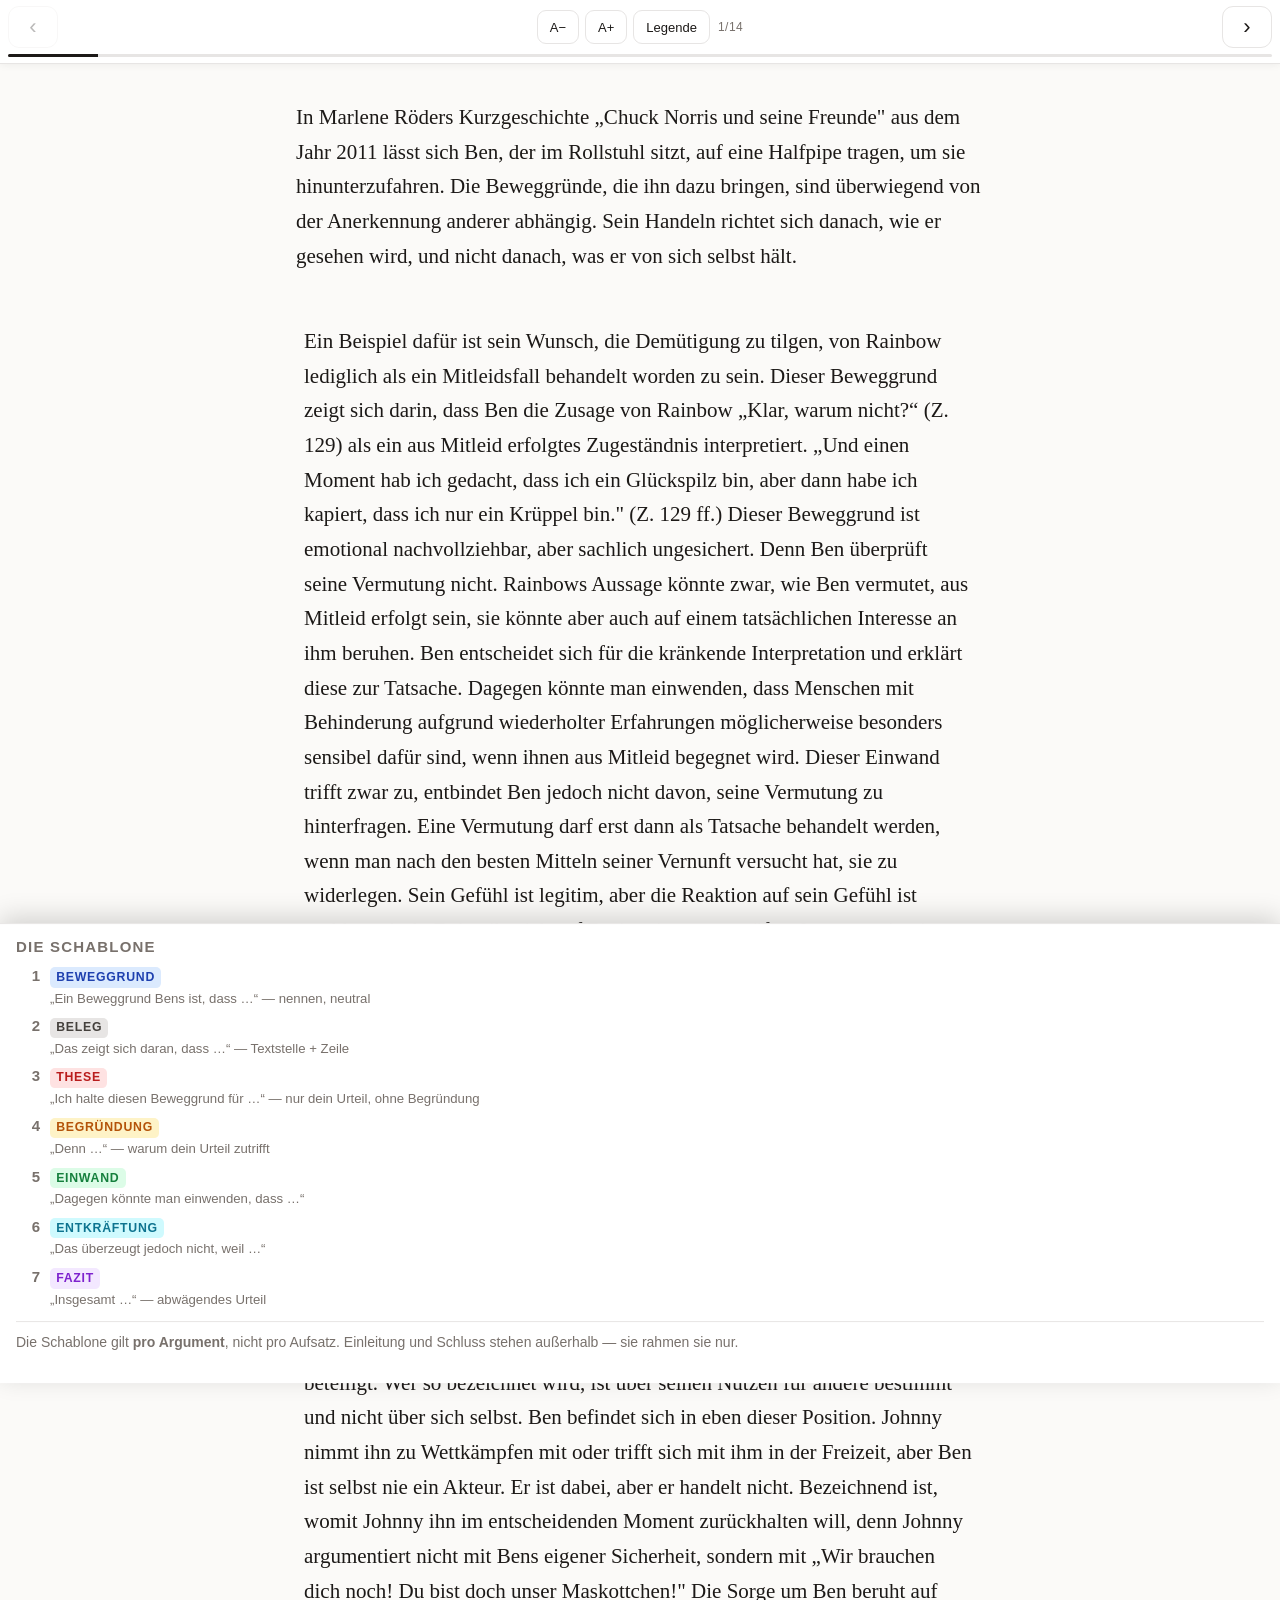
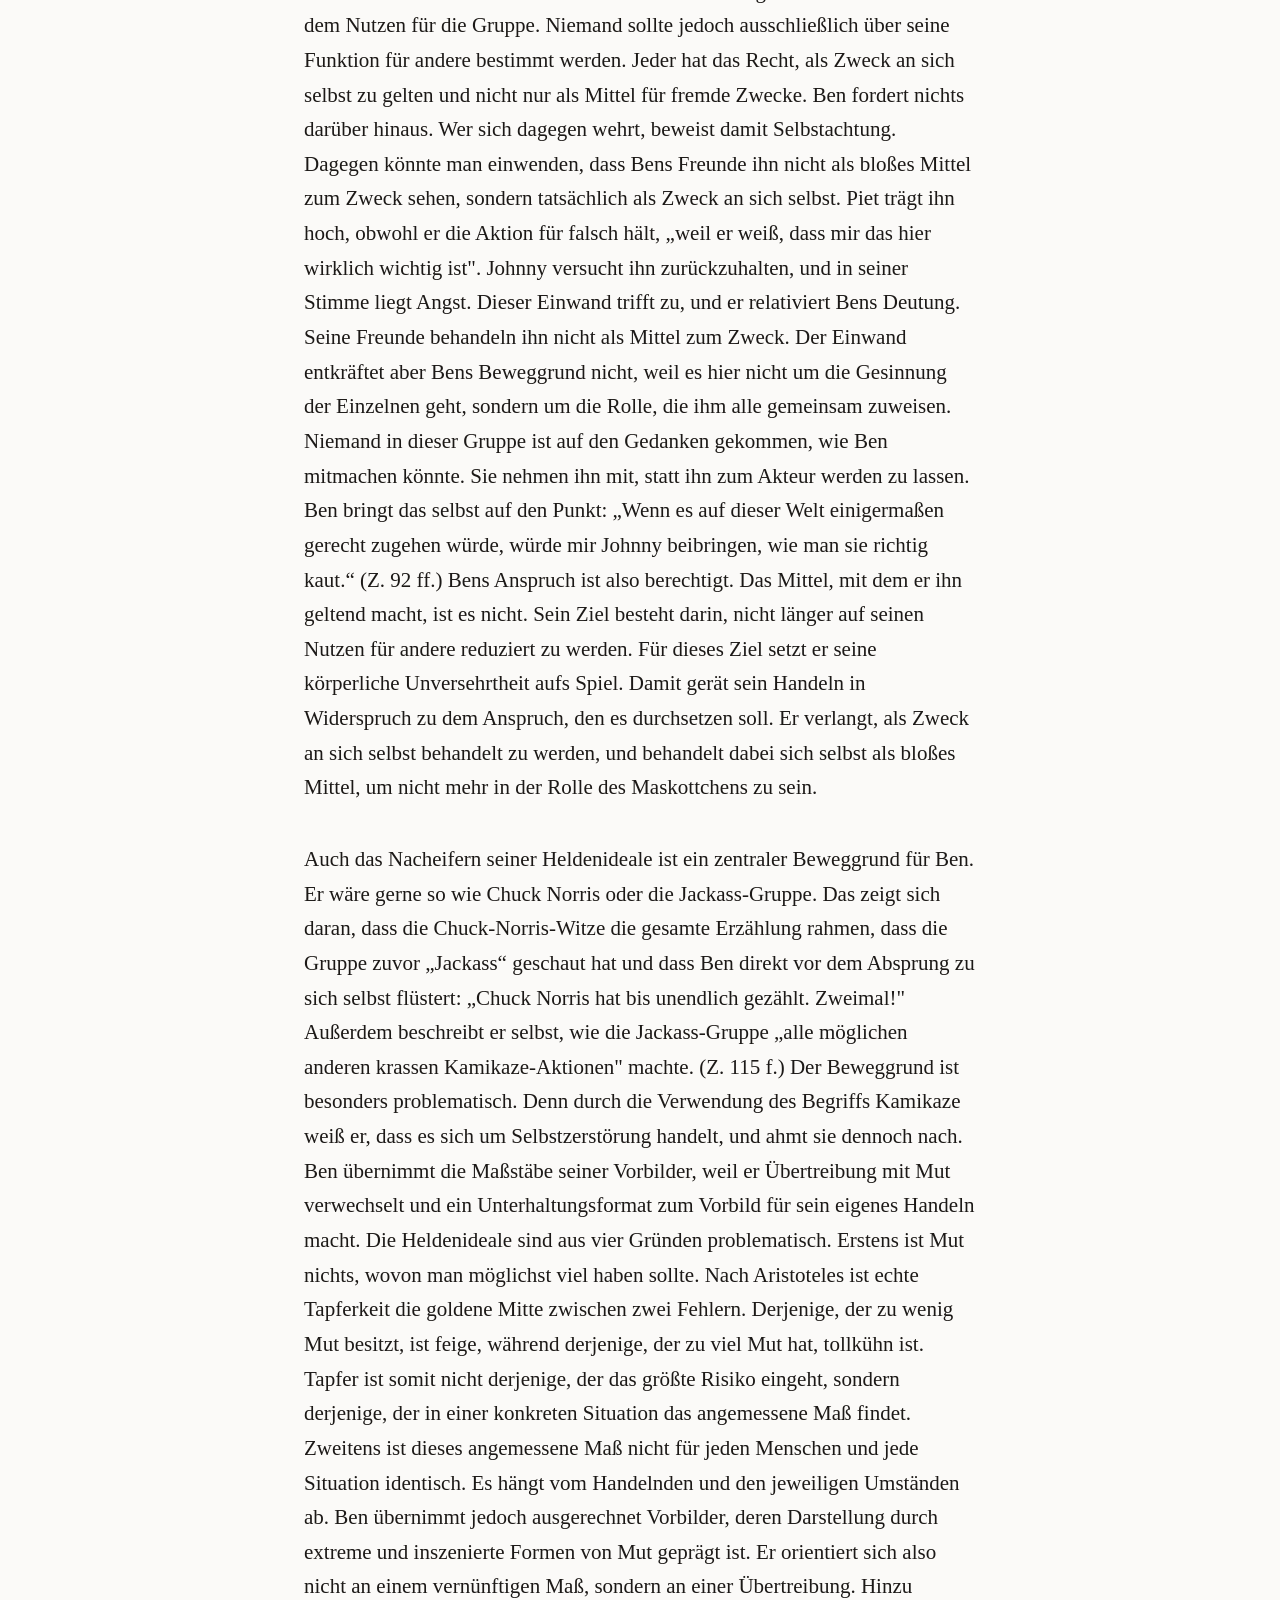
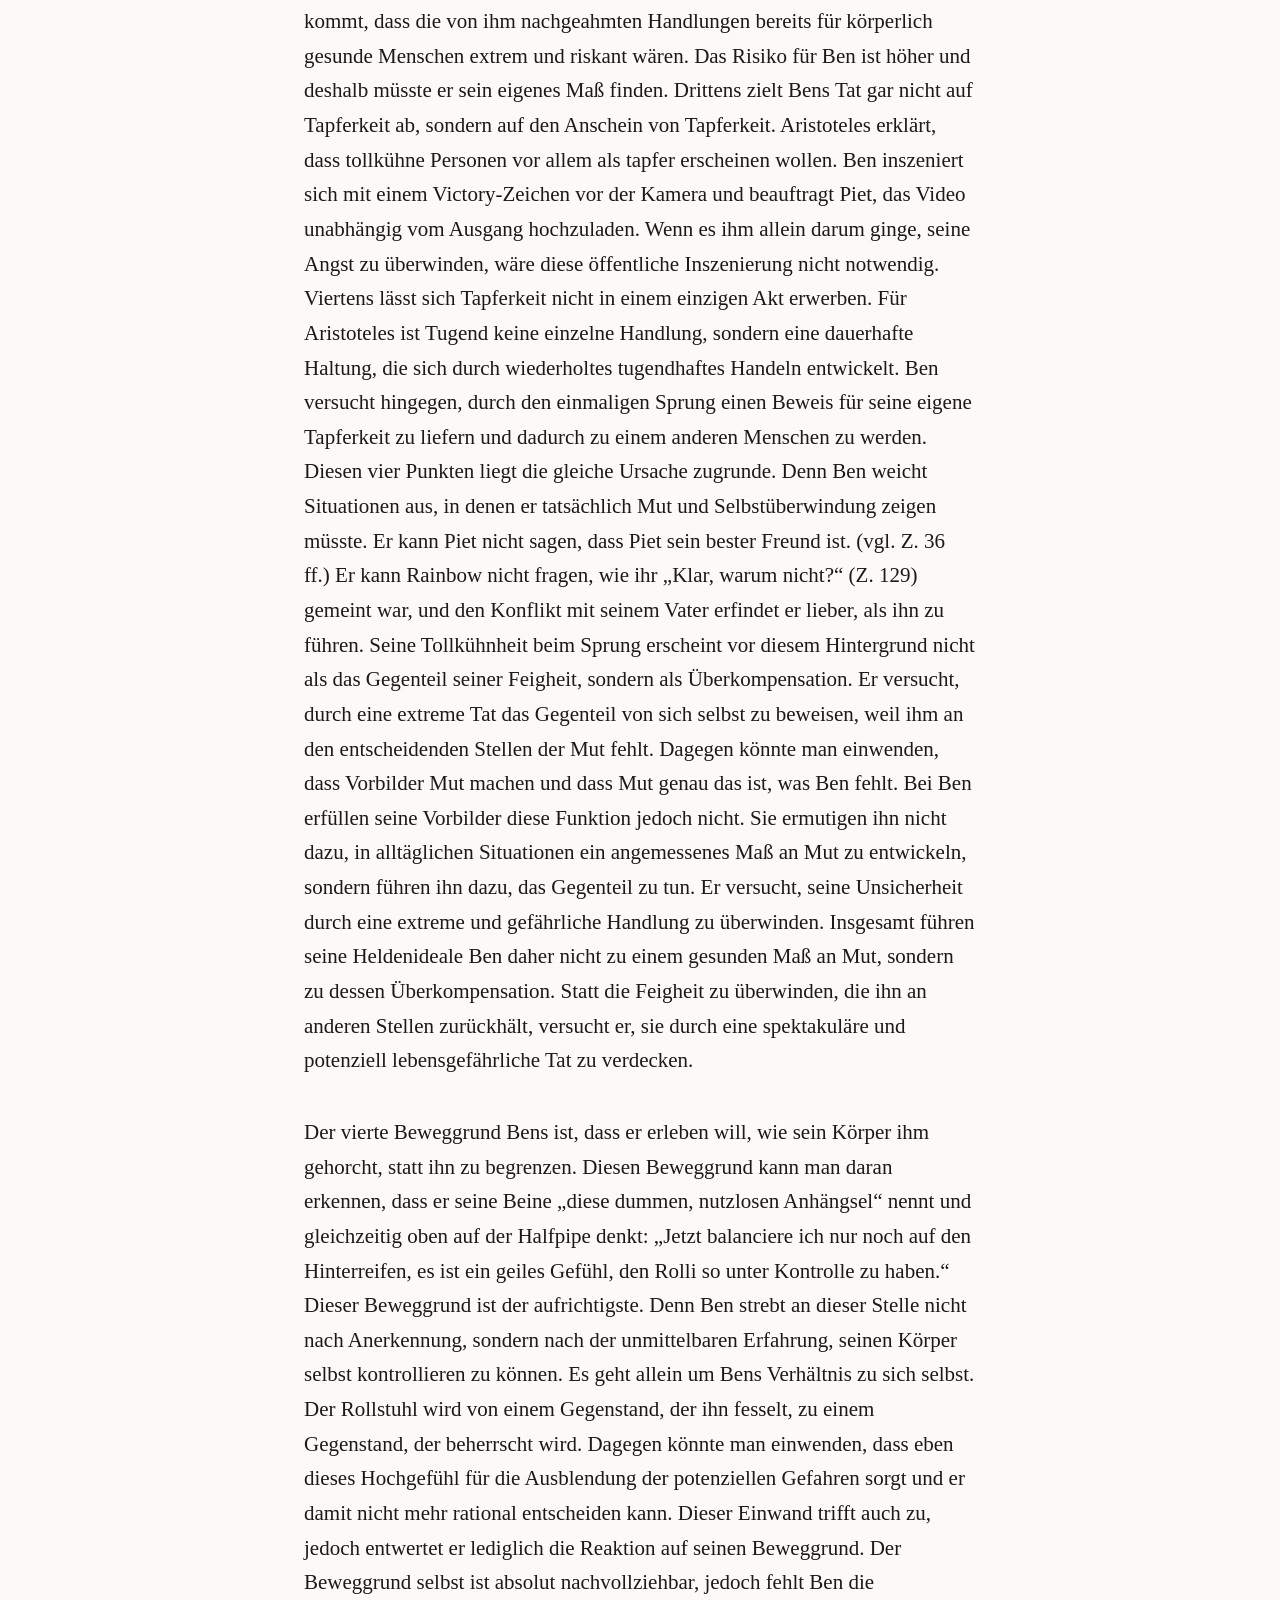
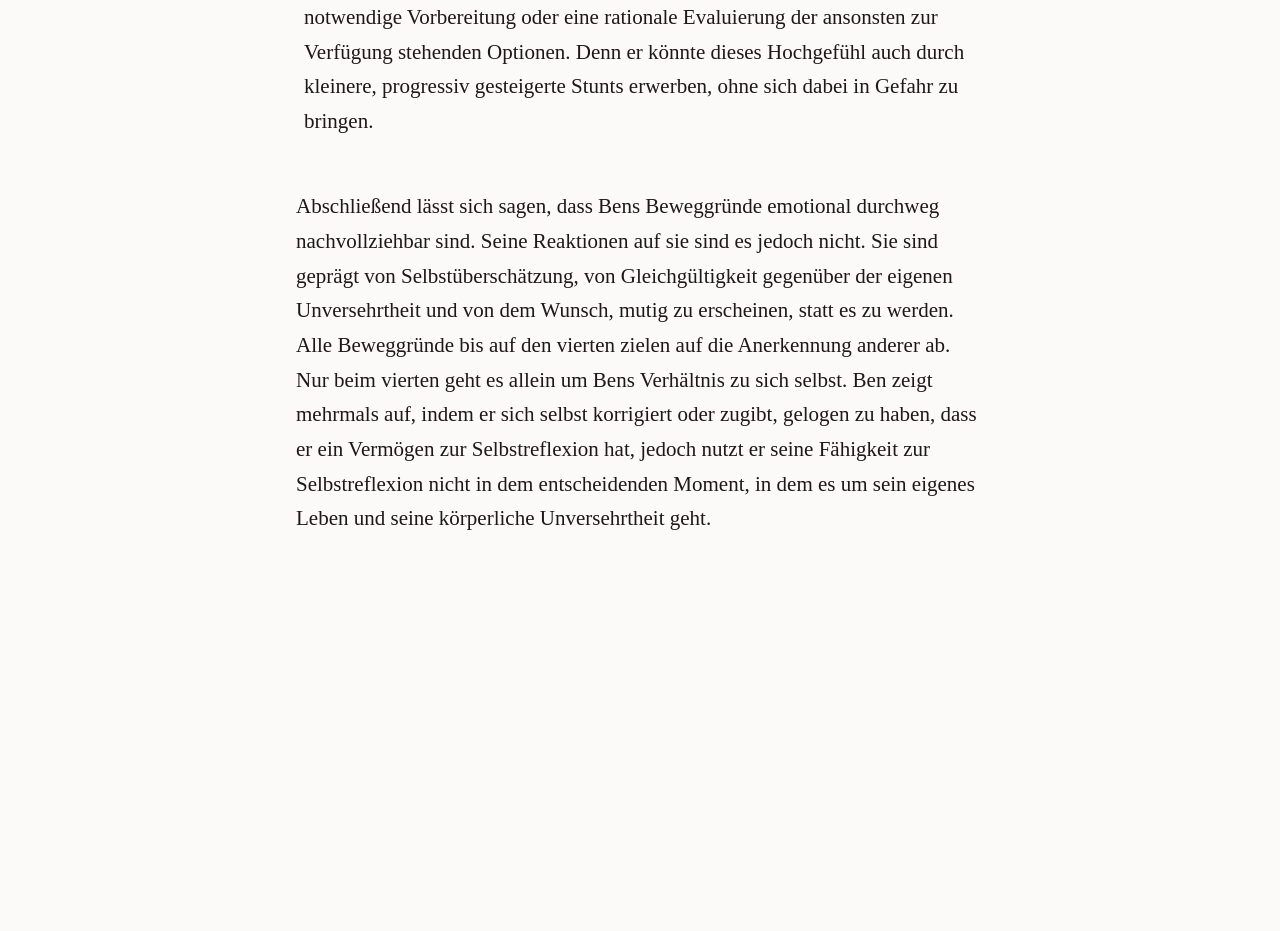
==== commit ed551469: "Stellungnahme: Kommasetzung, Zeilenangabe und Schlusssatz korrigiert" ====
--- a/deutsch/index.html
+++ b/deutsch/index.html
@@ -176,23 +176,23 @@
 
   <article class="block" data-block="2">
     <p class="lbl">Beweggrund 2 — Die Maskottchen-Rolle</p>
-    <p><span class="r" data-role="beweggrund" data-label="Beweggrund">Ein weiterer Beweggrund Bens ist, dass er nicht länger als Maskottchen seiner Freundesgruppe verstanden werden will.</span> <span class="r" data-role="beleg" data-label="Beleg">Das zeigt sich an der Stelle, an der Johnny ihm zuruft: „Du bist doch unser Maskottchen!&quot;, und Ben für sich antwortet: „Aber ich hab keinen Bock, den Rest meines Lebens bloß das Scheißmaskottchen von anderen Leuten zu sein.&quot;</span> <span class="r" data-role="these" data-label="These">Der diesem Beweggrund zugrunde liegende Anspruch ist berechtigt.</span> <span class="r" data-role="begruendung" data-label="Begründung">Denn Ben verlangt hier nichts anderes als das, was jedem Menschen zusteht. „Maskottchen&quot; ist ein Funktionsbegriff. Es soll der Gruppe Glück bringen und begleitet sie, ist aber am Geschehen selbst nicht beteiligt. Wer so bezeichnet wird, ist über seinen Nutzen für andere bestimmt und nicht über sich selbst. Ben befindet sich in eben dieser Position. Johnny nimmt ihn zu Wettkämpfen mit oder trifft sich mit ihm in der Freizeit, aber Ben ist selbst nie ein Akteur. Er ist dabei, aber er handelt nicht. Bezeichnend ist, womit Johnny ihn im entscheidenden Moment zurückhalten will, denn Johnny argumentiert nicht mit Bens eigener Sicherheit, sondern mit „Wir brauchen dich noch! Du bist doch unser Maskottchen!&quot; Die Sorge um Ben beruht auf dem Nutzen für die Gruppe. Niemand sollte jedoch ausschließlich über seine Funktion für andere bestimmt werden. Jeder hat das Recht, als Zweck an sich selbst zu gelten und nicht nur als Mittel für fremde Zwecke. Ben fordert nichts darüber hinaus. Wer sich dagegen wehrt, beweist damit Selbstachtung.</span> <span class="r" data-role="einwand" data-label="Einwand">Dagegen könnte man einwenden, dass Bens Freunde ihn nicht als bloßes Mittel zum Zweck sehen, sondern tatsächlich als Zweck an sich selbst. Piet trägt ihn hoch, obwohl er die Aktion für falsch hält, „weil er weiß, dass mir das hier wirklich wichtig ist&quot;. Johnny versucht ihn zurückzuhalten, und in seiner Stimme liegt Angst.</span> <span class="r" data-role="entkraeftung" data-label="Entkräftung">Dieser Einwand trifft zu, und er relativiert Bens Deutung. Seine Freunde behandeln ihn nicht als Sache. Der Einwand entkräftet aber Bens Beweggrund nicht, weil es hier nicht um die Gesinnung der Einzelnen geht, sondern um die Rolle, die ihm alle gemeinsam zuweisen. Niemand in dieser Gruppe ist auf den Gedanken gekommen, wie Ben mitmachen könnte. Sie nehmen ihn mit, statt ihn zum Akteur werden zu lassen. Ben bringt das selbst auf den Punkt: „Wenn es auf dieser Welt einigermaßen gerecht zugehen würde, würde mir Johnny beibringen, wie man sie richtig kaut.“ (Z. 92 ff.)</span> <span class="r" data-role="fazit" data-label="Fazit">Bens Anspruch ist also berechtigt. Das Mittel, mit dem er ihn geltend macht, ist es nicht. Sein Ziel besteht darin, nicht länger auf seinen Nutzen für andere reduziert zu werden. Für dieses Ziel setzt er seine körperliche Unversehrtheit aufs Spiel. Damit gerät sein Handeln in Widerspruch zu dem Anspruch, den es durchsetzen soll. Er verlangt, als Zweck an sich selbst behandelt zu werden, und behandelt dabei sich selbst als bloßes Mittel, um nicht mehr in der Rolle des Maskottchens zu sein.</span></p>
+    <p><span class="r" data-role="beweggrund" data-label="Beweggrund">Ein weiterer Beweggrund Bens ist, dass er nicht länger als Maskottchen seiner Freundesgruppe verstanden werden will.</span> <span class="r" data-role="beleg" data-label="Beleg">Das zeigt sich an der Stelle, an der Johnny ihm zuruft: „Du bist doch unser Maskottchen!&quot;, und Ben für sich antwortet: „Aber ich hab keinen Bock, den Rest meines Lebens bloß das Scheißmaskottchen von anderen Leuten zu sein.&quot;</span> <span class="r" data-role="these" data-label="These">Diesem Beweggrund liegt ein berechtigter Anspruch zugrunde.</span> <span class="r" data-role="begruendung" data-label="Begründung">Denn Ben verlangt hier nichts anderes als das, was jedem Menschen zusteht. „Maskottchen&quot; ist ein Funktionsbegriff. Es soll der Gruppe Glück bringen und begleitet sie, ist aber am Geschehen selbst nicht beteiligt. Wer so bezeichnet wird, ist über seinen Nutzen für andere bestimmt und nicht über sich selbst. Ben befindet sich in eben dieser Position. Johnny nimmt ihn zu Wettkämpfen mit oder trifft sich mit ihm in der Freizeit, aber Ben ist selbst nie ein Akteur. Er ist dabei, aber er handelt nicht. Bezeichnend ist, womit Johnny ihn im entscheidenden Moment zurückhalten will, denn Johnny argumentiert nicht mit Bens eigener Sicherheit, sondern mit „Wir brauchen dich noch! Du bist doch unser Maskottchen!&quot; Die Sorge um Ben beruht auf dem Nutzen für die Gruppe. Niemand sollte jedoch ausschließlich über seine Funktion für andere bestimmt werden. Jeder hat das Recht, als Zweck an sich selbst zu gelten und nicht nur als Mittel für fremde Zwecke. Ben fordert nichts darüber hinaus. Wer sich dagegen wehrt, beweist damit Selbstachtung.</span> <span class="r" data-role="einwand" data-label="Einwand">Dagegen könnte man einwenden, dass Bens Freunde ihn nicht als bloßes Mittel zum Zweck sehen, sondern tatsächlich als Zweck an sich selbst. Piet trägt ihn hoch, obwohl er die Aktion für falsch hält, „weil er weiß, dass mir das hier wirklich wichtig ist&quot;. Johnny versucht ihn zurückzuhalten, und in seiner Stimme liegt Angst.</span> <span class="r" data-role="entkraeftung" data-label="Entkräftung">Dieser Einwand trifft zu, und er relativiert Bens Deutung. Seine Freunde behandeln ihn nicht als Mittel zum Zweck. Der Einwand entkräftet aber Bens Beweggrund nicht, weil es hier nicht um die Gesinnung der Einzelnen geht, sondern um die Rolle, die ihm alle gemeinsam zuweisen. Niemand in dieser Gruppe ist auf den Gedanken gekommen, wie Ben mitmachen könnte. Sie nehmen ihn mit, statt ihn zum Akteur werden zu lassen. Ben bringt das selbst auf den Punkt: „Wenn es auf dieser Welt einigermaßen gerecht zugehen würde, würde mir Johnny beibringen, wie man sie richtig kaut.“ (Z. 92 ff.)</span> <span class="r" data-role="fazit" data-label="Fazit">Bens Anspruch ist also berechtigt. Das Mittel, mit dem er ihn geltend macht, ist es nicht. Sein Ziel besteht darin, nicht länger auf seinen Nutzen für andere reduziert zu werden. Für dieses Ziel setzt er seine körperliche Unversehrtheit aufs Spiel. Damit gerät sein Handeln in Widerspruch zu dem Anspruch, den es durchsetzen soll. Er verlangt, als Zweck an sich selbst behandelt zu werden, und behandelt dabei sich selbst als bloßes Mittel, um nicht mehr in der Rolle des Maskottchens zu sein.</span></p>
   </article>
 
   <article class="block" data-block="3">
     <p class="lbl">Beweggrund 3 — Die Heldenideale</p>
-    <p><span class="r" data-role="beweggrund" data-label="Beweggrund">Auch das Nacheifern seiner Heldenideale ist ein zentraler Beweggrund für Ben. Er wäre gerne so wie Chuck Norris oder die Jackass-Gruppe.</span> <span class="r" data-role="beleg" data-label="Beleg">Das zeigt sich daran, dass die Chuck-Norris-Witze die gesamte Erzählung rahmen, dass die Gruppe zuvor „Jackass“ geschaut hat und dass Ben direkt vor dem Absprung zu sich selbst flüstert: „Chuck Norris hat bis unendlich gezählt. Zweimal!&quot; Außerdem beschreibt er selbst, wie die Jackass-Gruppe „alle möglichen anderen krassen Kamikaze-Aktionen&quot; machte. (Z. 115 f.)</span> <span class="r" data-role="these" data-label="These">Der Beweggrund ist besonders problematisch.</span> <span class="r" data-role="begruendung" data-label="Begründung">Denn durch die Verwendung des Begriffs Kamikaze weiß er, dass es sich um Selbstzerstörung handelt, und ahmt sie dennoch nach. Ben übernimmt die Maßstäbe seiner Vorbilder, weil er Übertreibung mit Mut verwechselt und ein Unterhaltungsformat zum Vorbild für sein eigenes Handeln macht. Die Heldenideale sind aus vier Gründen problematisch. Erstens ist Mut nichts, wovon man möglichst viel haben sollte. Nach Aristoteles ist echte Tapferkeit die goldene Mitte zwischen zwei Fehlern. Derjenige, der zu wenig Mut besitzt, ist feige, während derjenige, der zu viel Mut hat, tollkühn ist. Tapfer ist somit nicht derjenige, der das größte Risiko eingeht, sondern derjenige, der in einer konkreten Situation das angemessene Maß findet. Zweitens ist dieses angemessene Maß nicht für jeden Menschen und jede Situation identisch. Es hängt vom Handelnden und den jeweiligen Umständen ab. Ben übernimmt jedoch ausgerechnet Vorbilder, deren Darstellung durch extreme und inszenierte Formen von Mut geprägt ist. Er orientiert sich also nicht an einem vernünftigen Maß, sondern an einer Übertreibung. Hinzu kommt, dass die von ihm nachgeahmten Handlungen bereits für körperlich gesunde Menschen extrem und riskant wären. Das Risiko für Ben ist höher und deshalb müsste er sein eigenes Maß finden. Drittens zielt Bens Tat gar nicht auf Tapferkeit ab, sondern auf den Anschein von Tapferkeit. Aristoteles erklärt, dass tollkühne Personen vor allem als tapfer erscheinen wollen. Ben inszeniert sich mit einem Victory-Zeichen vor der Kamera und beauftragt Piet, das Video unabhängig vom Ausgang hochzuladen. Wenn es ihm allein darum ginge, seine Angst zu überwinden, wäre diese öffentliche Inszenierung nicht notwendig. Viertens lässt sich Tapferkeit nicht in einem einzigen Akt erwerben. Für Aristoteles ist Tugend keine einzelne Handlung, sondern eine dauerhafte Haltung, die sich durch wiederholtes tugendhaftes Handeln entwickelt. Ben versucht hingegen, durch den einmaligen Sprung einen Beweis für seine eigene Tapferkeit zu liefern und dadurch zu einem anderen Menschen zu werden. Diesen vier Punkten liegt die gleiche Ursache zu Grunde. Denn Ben weicht Situationen aus, in denen er tatsächlich Mut und Selbstüberwindung zeigen müsste. Er kann Piet nicht sagen, dass Piet sein bester Freund ist. (vgl. Z. 36 ff.) Er kann Rainbow nicht fragen, wie ihr „Klar, warum nicht?“ (Z.129) gemeint war und den Konflikt mit seinem Vater erfindet er lieber, als ihn zu führen. Seine Tollkühnheit beim Sprung erscheint vor diesem Hintergrund nicht als das Gegenteil seiner Feigheit, sondern als Überkompensation. Er versucht, durch eine extreme Tat das Gegenteil von sich selbst zu beweisen, weil ihm an den entscheidenden Stellen der Mut fehlt.</span> <span class="r" data-role="einwand" data-label="Einwand">Dagegen könnte man einwenden, dass Vorbilder Mut machen und dass Mut genau das ist, was Ben fehlt.</span> <span class="r" data-role="entkraeftung" data-label="Entkräftung">Bei Ben erfüllen seine Vorbilder diese Funktion jedoch nicht. Sie ermutigen ihn nicht dazu, in alltäglichen Situationen ein angemessenes Maß an Mut zu entwickeln, sondern führen ihn dazu, das Gegenteil zu tun. Er versucht, seine Unsicherheit durch eine extreme und gefährliche Handlung zu überwinden.</span> <span class="r" data-role="fazit" data-label="Fazit">Insgesamt führen seine Heldenideale Ben daher nicht zu einem gesunden Maß an Mut, sondern zu dessen Überkompensation. Statt die Feigheit zu überwinden, die ihn an anderen Stellen zurückhält, versucht er, sie durch eine spektakuläre und potenziell lebensgefährliche Tat zu verdecken.</span></p>
+    <p><span class="r" data-role="beweggrund" data-label="Beweggrund">Auch das Nacheifern seiner Heldenideale ist ein zentraler Beweggrund für Ben. Er wäre gerne so wie Chuck Norris oder die Jackass-Gruppe.</span> <span class="r" data-role="beleg" data-label="Beleg">Das zeigt sich daran, dass die Chuck-Norris-Witze die gesamte Erzählung rahmen, dass die Gruppe zuvor „Jackass“ geschaut hat und dass Ben direkt vor dem Absprung zu sich selbst flüstert: „Chuck Norris hat bis unendlich gezählt. Zweimal!&quot; Außerdem beschreibt er selbst, wie die Jackass-Gruppe „alle möglichen anderen krassen Kamikaze-Aktionen&quot; machte. (Z. 115 f.)</span> <span class="r" data-role="these" data-label="These">Der Beweggrund ist besonders problematisch.</span> <span class="r" data-role="begruendung" data-label="Begründung">Denn durch die Verwendung des Begriffs Kamikaze weiß er, dass es sich um Selbstzerstörung handelt, und ahmt sie dennoch nach. Ben übernimmt die Maßstäbe seiner Vorbilder, weil er Übertreibung mit Mut verwechselt und ein Unterhaltungsformat zum Vorbild für sein eigenes Handeln macht. Die Heldenideale sind aus vier Gründen problematisch. Erstens ist Mut nichts, wovon man möglichst viel haben sollte. Nach Aristoteles ist echte Tapferkeit die goldene Mitte zwischen zwei Fehlern. Derjenige, der zu wenig Mut besitzt, ist feige, während derjenige, der zu viel Mut hat, tollkühn ist. Tapfer ist somit nicht derjenige, der das größte Risiko eingeht, sondern derjenige, der in einer konkreten Situation das angemessene Maß findet. Zweitens ist dieses angemessene Maß nicht für jeden Menschen und jede Situation identisch. Es hängt vom Handelnden und den jeweiligen Umständen ab. Ben übernimmt jedoch ausgerechnet Vorbilder, deren Darstellung durch extreme und inszenierte Formen von Mut geprägt ist. Er orientiert sich also nicht an einem vernünftigen Maß, sondern an einer Übertreibung. Hinzu kommt, dass die von ihm nachgeahmten Handlungen bereits für körperlich gesunde Menschen extrem und riskant wären. Das Risiko für Ben ist höher und deshalb müsste er sein eigenes Maß finden. Drittens zielt Bens Tat gar nicht auf Tapferkeit ab, sondern auf den Anschein von Tapferkeit. Aristoteles erklärt, dass tollkühne Personen vor allem als tapfer erscheinen wollen. Ben inszeniert sich mit einem Victory-Zeichen vor der Kamera und beauftragt Piet, das Video unabhängig vom Ausgang hochzuladen. Wenn es ihm allein darum ginge, seine Angst zu überwinden, wäre diese öffentliche Inszenierung nicht notwendig. Viertens lässt sich Tapferkeit nicht in einem einzigen Akt erwerben. Für Aristoteles ist Tugend keine einzelne Handlung, sondern eine dauerhafte Haltung, die sich durch wiederholtes tugendhaftes Handeln entwickelt. Ben versucht hingegen, durch den einmaligen Sprung einen Beweis für seine eigene Tapferkeit zu liefern und dadurch zu einem anderen Menschen zu werden. Diesen vier Punkten liegt die gleiche Ursache zugrunde. Denn Ben weicht Situationen aus, in denen er tatsächlich Mut und Selbstüberwindung zeigen müsste. Er kann Piet nicht sagen, dass Piet sein bester Freund ist. (vgl. Z. 36 ff.) Er kann Rainbow nicht fragen, wie ihr „Klar, warum nicht?“ (Z. 129) gemeint war, und den Konflikt mit seinem Vater erfindet er lieber, als ihn zu führen. Seine Tollkühnheit beim Sprung erscheint vor diesem Hintergrund nicht als das Gegenteil seiner Feigheit, sondern als Überkompensation. Er versucht, durch eine extreme Tat das Gegenteil von sich selbst zu beweisen, weil ihm an den entscheidenden Stellen der Mut fehlt.</span> <span class="r" data-role="einwand" data-label="Einwand">Dagegen könnte man einwenden, dass Vorbilder Mut machen und dass Mut genau das ist, was Ben fehlt.</span> <span class="r" data-role="entkraeftung" data-label="Entkräftung">Bei Ben erfüllen seine Vorbilder diese Funktion jedoch nicht. Sie ermutigen ihn nicht dazu, in alltäglichen Situationen ein angemessenes Maß an Mut zu entwickeln, sondern führen ihn dazu, das Gegenteil zu tun. Er versucht, seine Unsicherheit durch eine extreme und gefährliche Handlung zu überwinden.</span> <span class="r" data-role="fazit" data-label="Fazit">Insgesamt führen seine Heldenideale Ben daher nicht zu einem gesunden Maß an Mut, sondern zu dessen Überkompensation. Statt die Feigheit zu überwinden, die ihn an anderen Stellen zurückhält, versucht er, sie durch eine spektakuläre und potenziell lebensgefährliche Tat zu verdecken.</span></p>
   </article>
 
   <article class="block" data-block="4">
     <p class="lbl">Beweggrund 4 — Kontrolle über den eigenen Körper</p>
-    <p><span class="r" data-role="beweggrund" data-label="Beweggrund">Der vierte Beweggrund Bens ist, dass er erleben will, wie sein Körper ihm gehorcht, statt ihn zu begrenzen.</span> <span class="r" data-role="beleg" data-label="Beleg">Diesen Beweggrund kann man daran erkennen, dass er seine Beine „diese dummen, nutzlosen Anhängsel“ nennt und gleichzeitig oben auf der Halfpipe denkt: „Jetzt balanciere ich nur noch auf den Hinterreifen, es ist ein geiles Gefühl, den Rolli so unter Kontrolle zu haben.“</span> <span class="r" data-role="these" data-label="These">Aufgrund dessen, dass es Ben hier nicht um die Anerkennung anderer geht, ist dieser Beweggrund der aufrichtigste.</span> <span class="r" data-role="begruendung" data-label="Begründung">Ben strebt an dieser Stelle nicht nach Anerkennung, sondern nach der unmittelbaren Erfahrung, seinen Körper selbst kontrollieren zu können. Es geht weder um fremde Personen noch um den Anschein, den er bei der Außenwelt bewirken möchte, stattdessen geht es um Bens Verhältnis zu sich selbst. Der Rollstuhl wird von einem Gegenstand, der ihn fesselt, zu einem Gegenstand, der beherrscht wird.</span> <span class="r" data-role="einwand" data-label="Einwand">Dagegen könnte man einwenden, dass eben dieses Hochgefühl für die Ausblendung der potenziellen Gefahren sorgt und er damit nicht mehr rational entscheiden kann.</span> <span class="r" data-role="entkraeftung" data-label="Entkräftung">Dieser Einwand trifft auch zu, jedoch entwertet er lediglich die Reaktion auf seinen Beweggrund.</span> <span class="r" data-role="fazit" data-label="Fazit">Der Beweggrund selbst ist absolut nachvollziehbar, jedoch fehlt Ben die notwendige Vorbereitung oder eine rationale Evaluierung der ansonsten zur Verfügung stehenden Optionen. Denn er könnte dieses Hochgefühl auch durch kleinere, progressiv gesteigerte Stunts erwerben, ohne sich dabei in Gefahr zu bringen.</span></p>
+    <p><span class="r" data-role="beweggrund" data-label="Beweggrund">Der vierte Beweggrund Bens ist, dass er erleben will, wie sein Körper ihm gehorcht, statt ihn zu begrenzen.</span> <span class="r" data-role="beleg" data-label="Beleg">Diesen Beweggrund kann man daran erkennen, dass er seine Beine „diese dummen, nutzlosen Anhängsel“ nennt und gleichzeitig oben auf der Halfpipe denkt: „Jetzt balanciere ich nur noch auf den Hinterreifen, es ist ein geiles Gefühl, den Rolli so unter Kontrolle zu haben.“</span> <span class="r" data-role="these" data-label="These">Dieser Beweggrund ist der aufrichtigste.</span> <span class="r" data-role="begruendung" data-label="Begründung">Denn Ben strebt an dieser Stelle nicht nach Anerkennung, sondern nach der unmittelbaren Erfahrung, seinen Körper selbst kontrollieren zu können. Es geht allein um Bens Verhältnis zu sich selbst. Der Rollstuhl wird von einem Gegenstand, der ihn fesselt, zu einem Gegenstand, der beherrscht wird.</span> <span class="r" data-role="einwand" data-label="Einwand">Dagegen könnte man einwenden, dass eben dieses Hochgefühl für die Ausblendung der potenziellen Gefahren sorgt und er damit nicht mehr rational entscheiden kann.</span> <span class="r" data-role="entkraeftung" data-label="Entkräftung">Dieser Einwand trifft auch zu, jedoch entwertet er lediglich die Reaktion auf seinen Beweggrund.</span> <span class="r" data-role="fazit" data-label="Fazit">Der Beweggrund selbst ist absolut nachvollziehbar, jedoch fehlt Ben die notwendige Vorbereitung oder eine rationale Evaluierung der ansonsten zur Verfügung stehenden Optionen. Denn er könnte dieses Hochgefühl auch durch kleinere, progressiv gesteigerte Stunts erwerben, ohne sich dabei in Gefahr zu bringen.</span></p>
   </article>
 </section>
 
 <section class="part" data-part="schluss">
   <p class="lbl">Schluss</p>
-  <p>Abschließend lässt sich sagen, dass Bens Beweggründe emotional durchweg nachvollziehbar sind, seine Reaktionen auf sie sind jedoch nicht. Sie sind geprägt von Selbstüberschätzung, von Gleichgültigkeit gegenüber der eigenen Unversehrtheit und von dem Wunsch, mutig zu erscheinen, statt es zu werden. Alle Beweggründe bis auf den vierten zielen auf die Anerkennung anderer. Nur beim vierten geht es allein um Bens Verhältnis zu sich selbst. Ben zeigt mehrmals auf, indem er sich selbst korrigiert oder zugibt, gelogen zu haben, dass er ein Vermögen zur Selbstreflexion hat, jedoch nutzt er seine Fähigkeit zur Selbstreflexion nicht in dem entscheidenden Moment, in dem es um sein eigenes Leben und seine körperliche Unversehrtheit geht.</p>
+  <p>Abschließend lässt sich sagen, dass Bens Beweggründe emotional durchweg nachvollziehbar sind. Seine Reaktionen auf sie sind es jedoch nicht. Sie sind geprägt von Selbstüberschätzung, von Gleichgültigkeit gegenüber der eigenen Unversehrtheit und von dem Wunsch, mutig zu erscheinen, statt es zu werden. Alle Beweggründe bis auf den vierten zielen auf die Anerkennung anderer ab. Nur beim vierten geht es allein um Bens Verhältnis zu sich selbst. Ben zeigt mehrmals auf, indem er sich selbst korrigiert oder zugibt, gelogen zu haben, dass er ein Vermögen zur Selbstreflexion hat, jedoch nutzt er seine Fähigkeit zur Selbstreflexion nicht in dem entscheidenden Moment, in dem es um sein eigenes Leben und seine körperliche Unversehrtheit geht.</p>
 </section>
 
 </main>
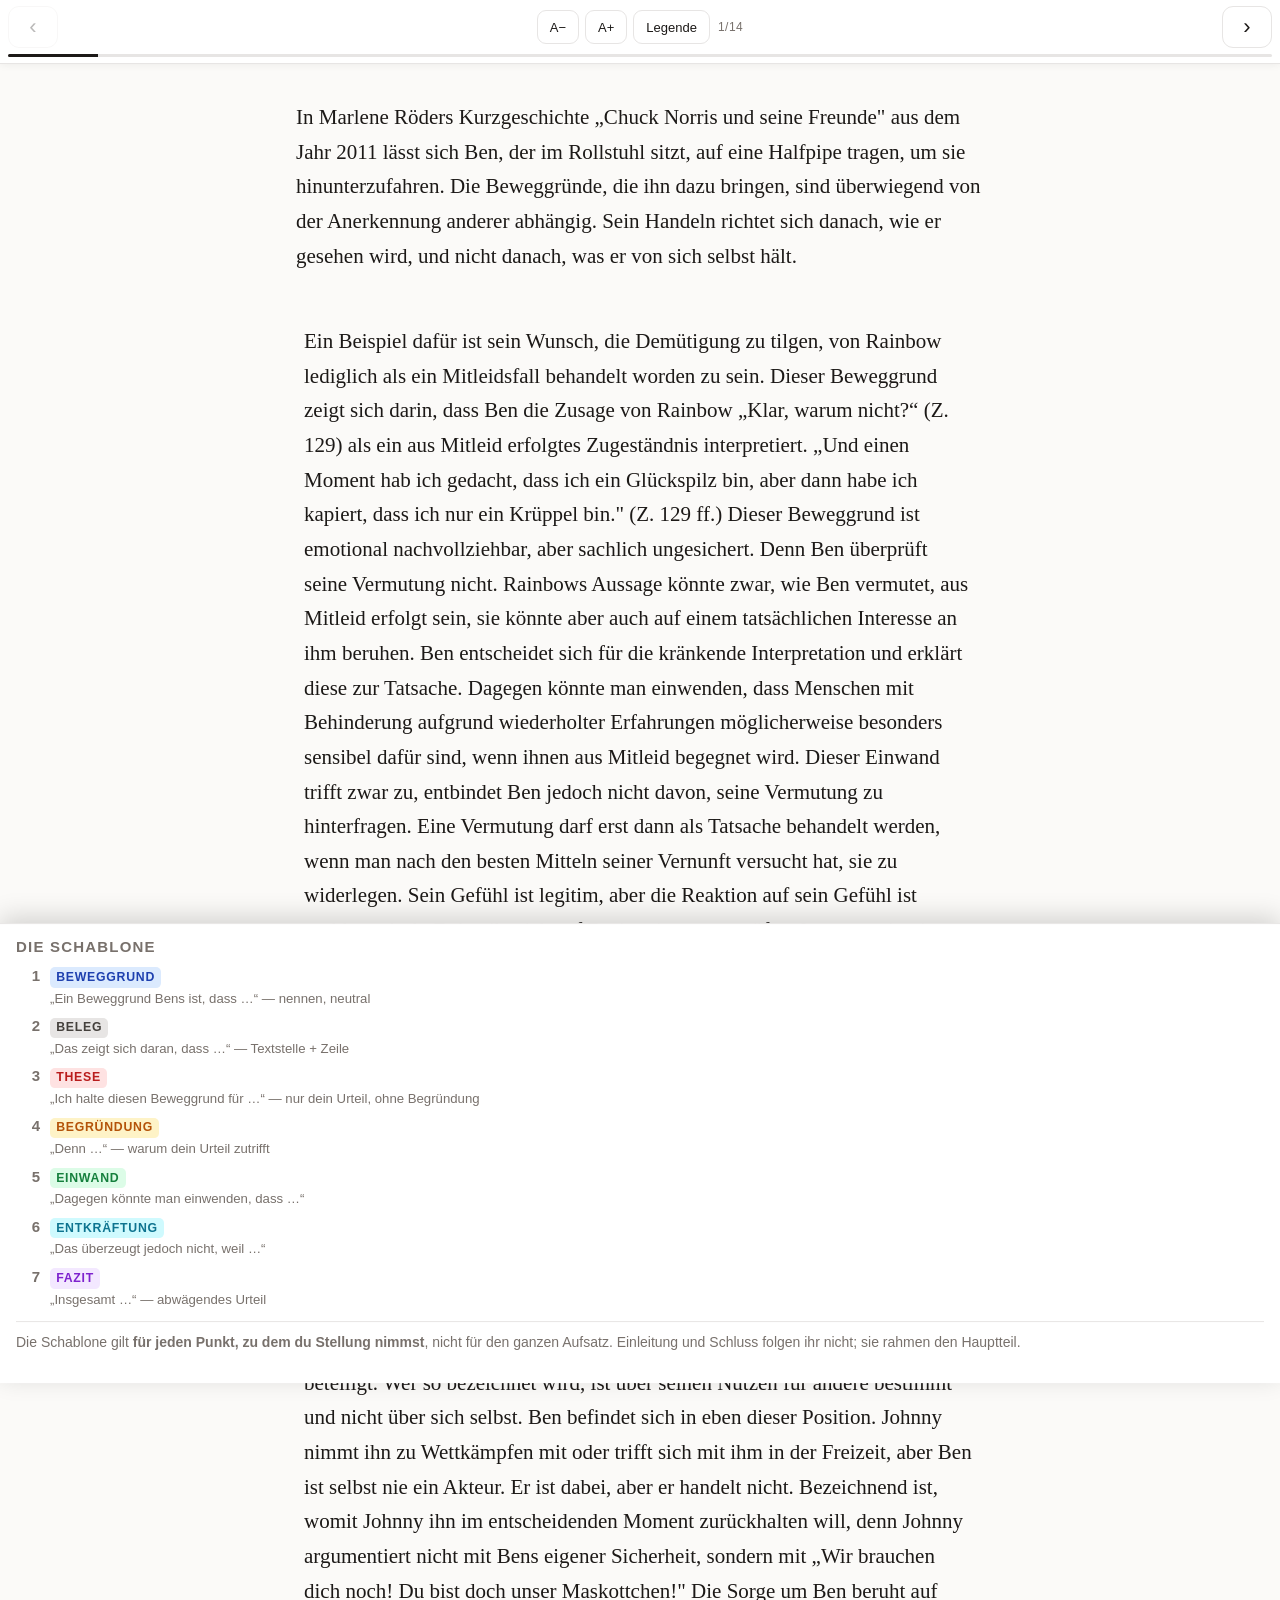
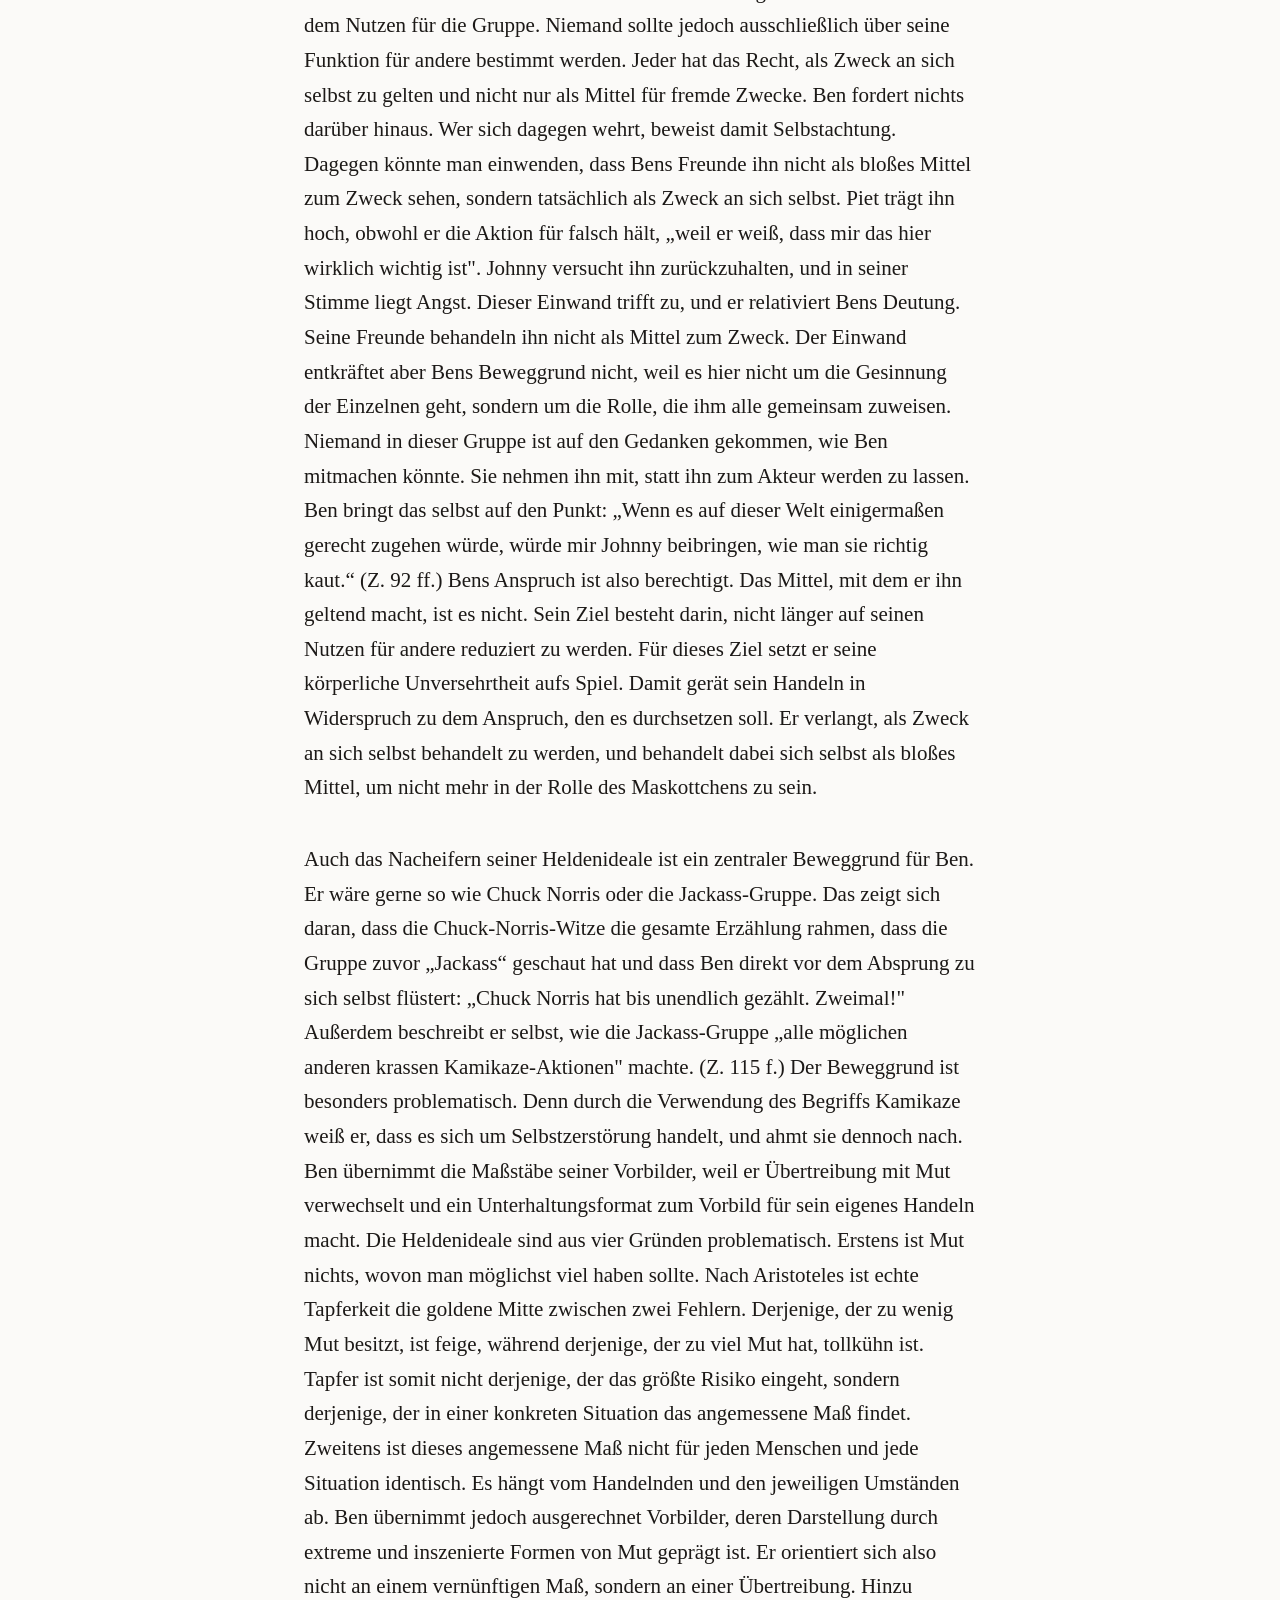
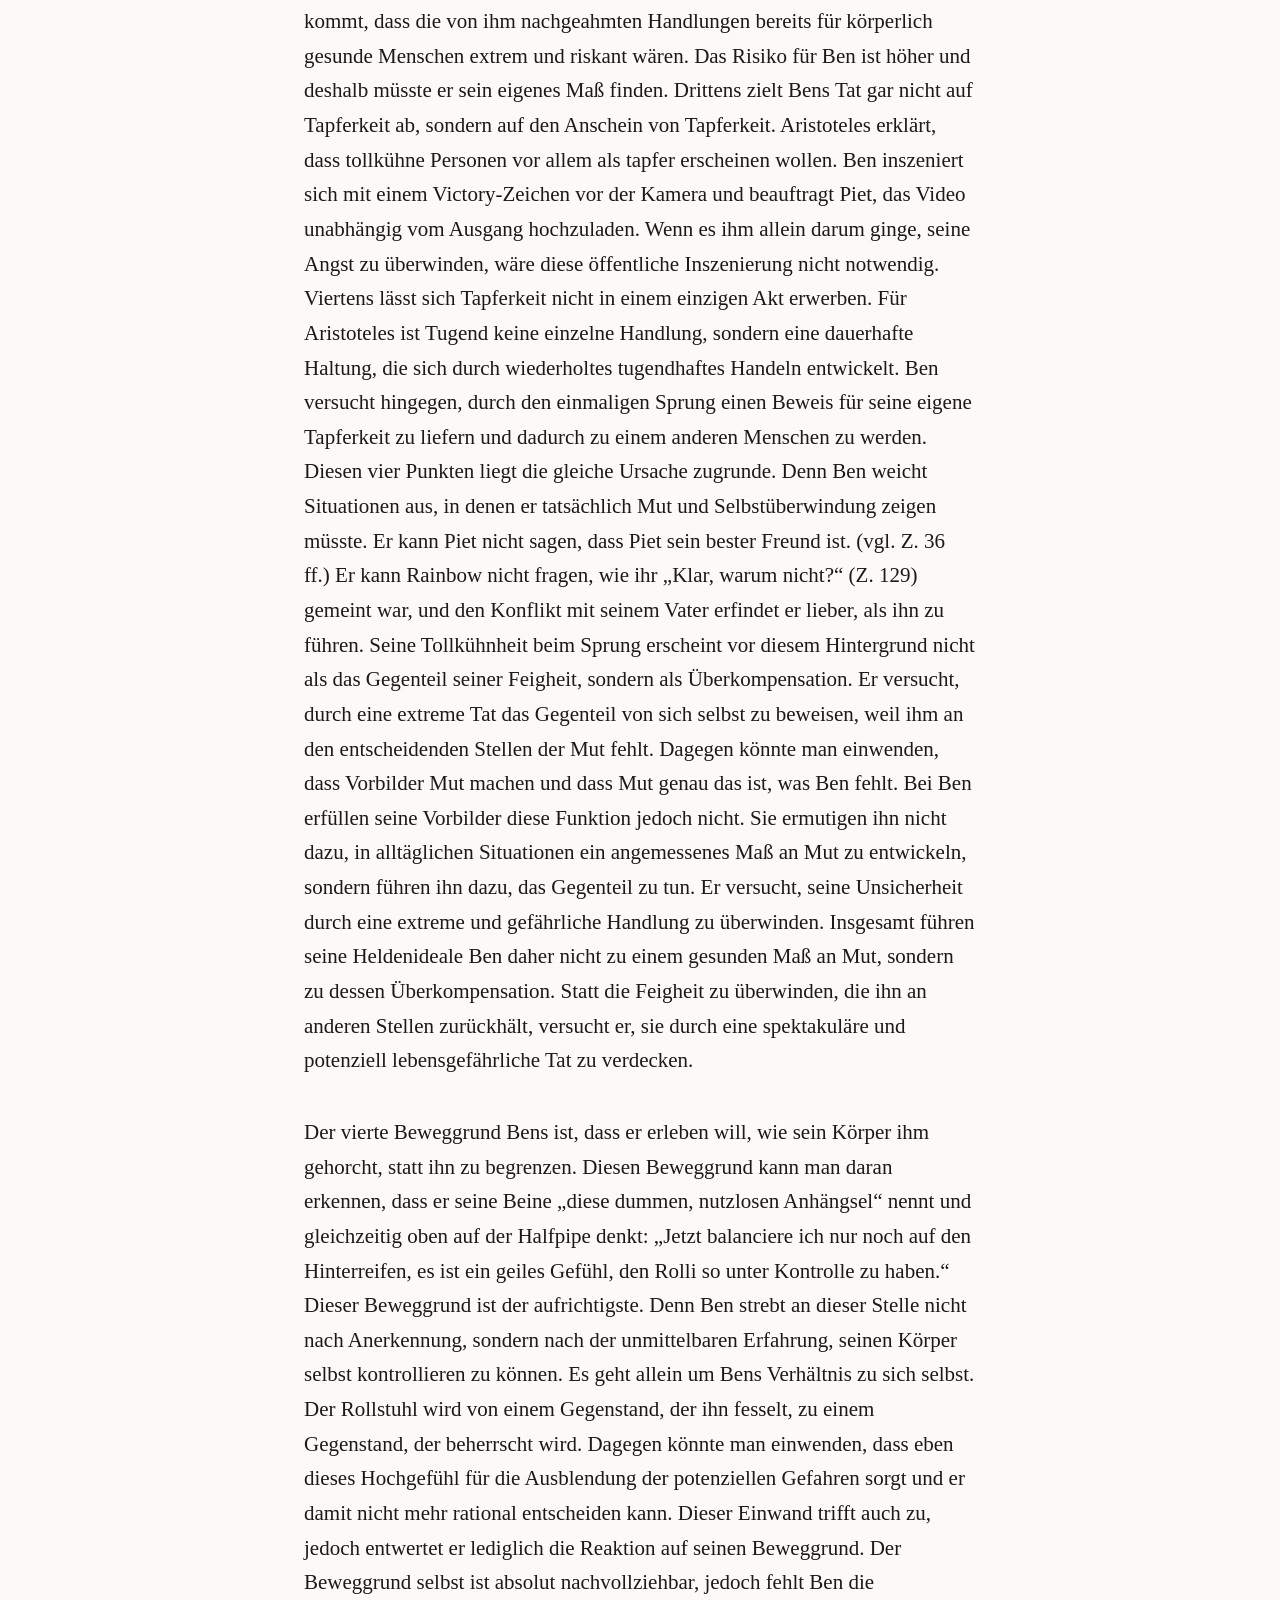
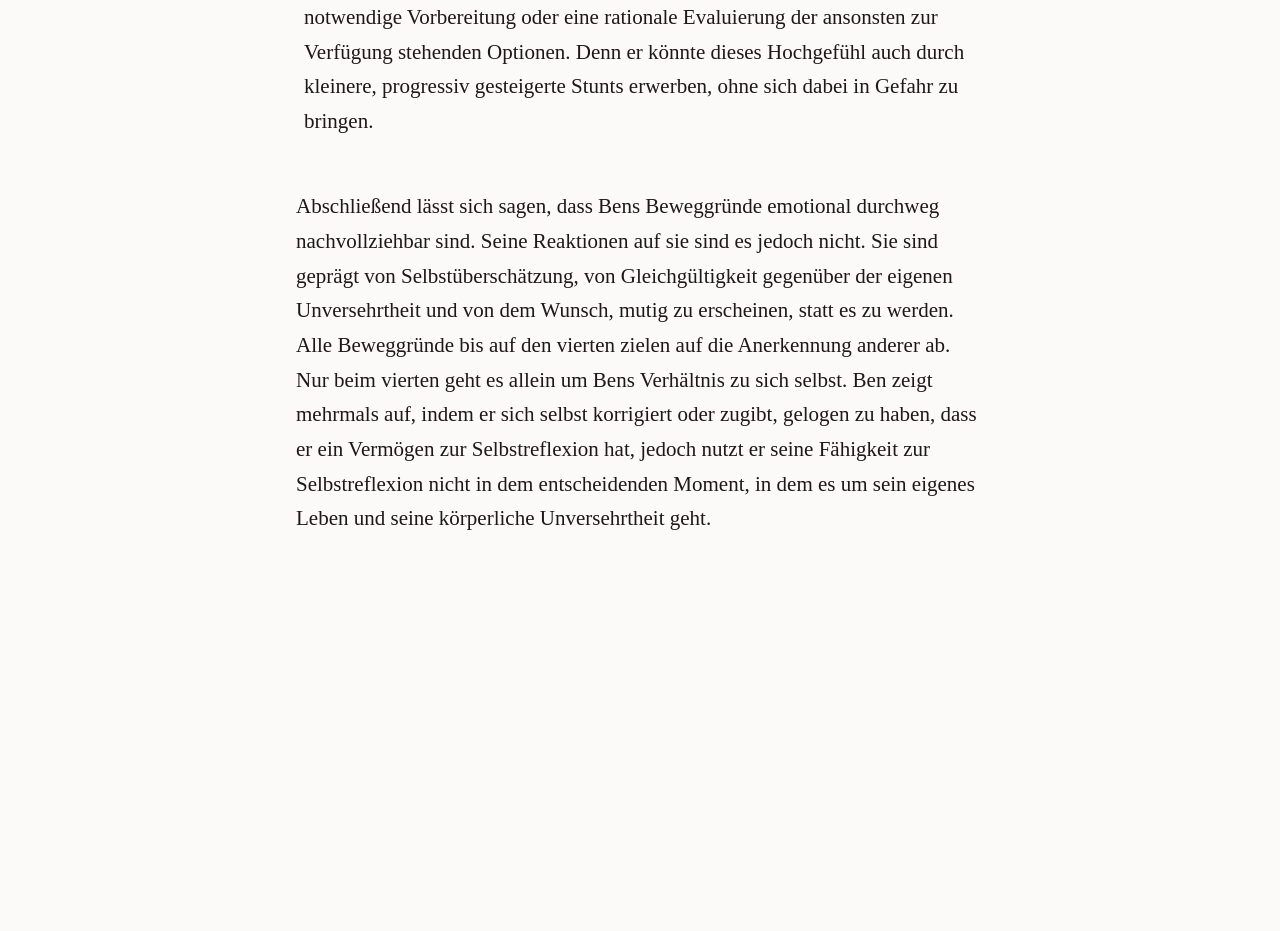
==== commit 3a552140: "Legende: Geltungsbereich der Schablone praeziser formuliert" ====
--- a/deutsch/index.html
+++ b/deutsch/index.html
@@ -208,7 +208,7 @@
     <li><span class="no">6</span><div><b class="k-entkraeftung">Entkräftung</b><small>„Das überzeugt jedoch nicht, weil …“</small></div></li>
     <li><span class="no">7</span><div><b class="k-fazit">Fazit</b><small>„Insgesamt …“ — abwägendes Urteil</small></div></li>
   </ol>
-  <p class="note">Die Schablone gilt <strong>pro Argument</strong>, nicht pro Aufsatz. Einleitung und Schluss stehen außerhalb — sie rahmen sie nur.</p>
+  <p class="note">Die Schablone gilt <strong>für jeden Punkt, zu dem du Stellung nimmst</strong>, nicht für den ganzen Aufsatz. Einleitung und Schluss folgen ihr nicht; sie rahmen den Hauptteil.</p>
 </div>
 
 <script>
